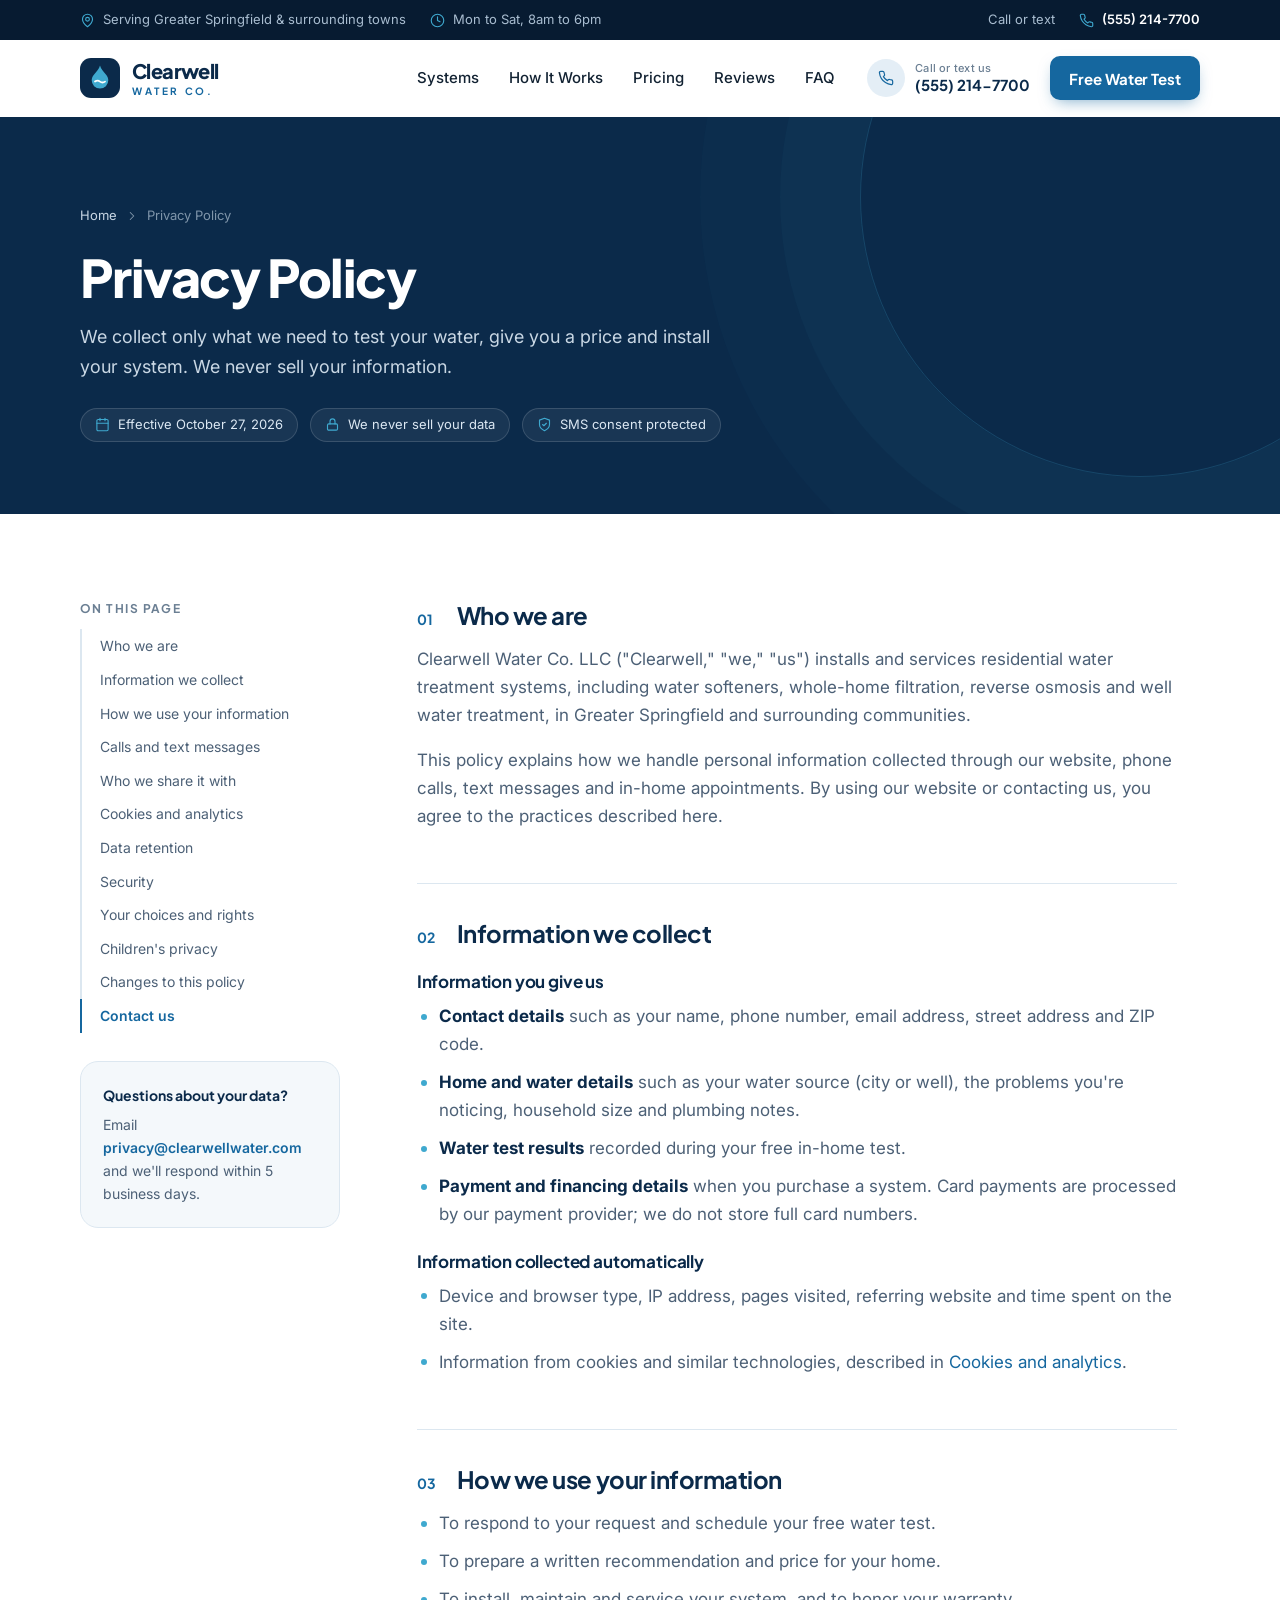
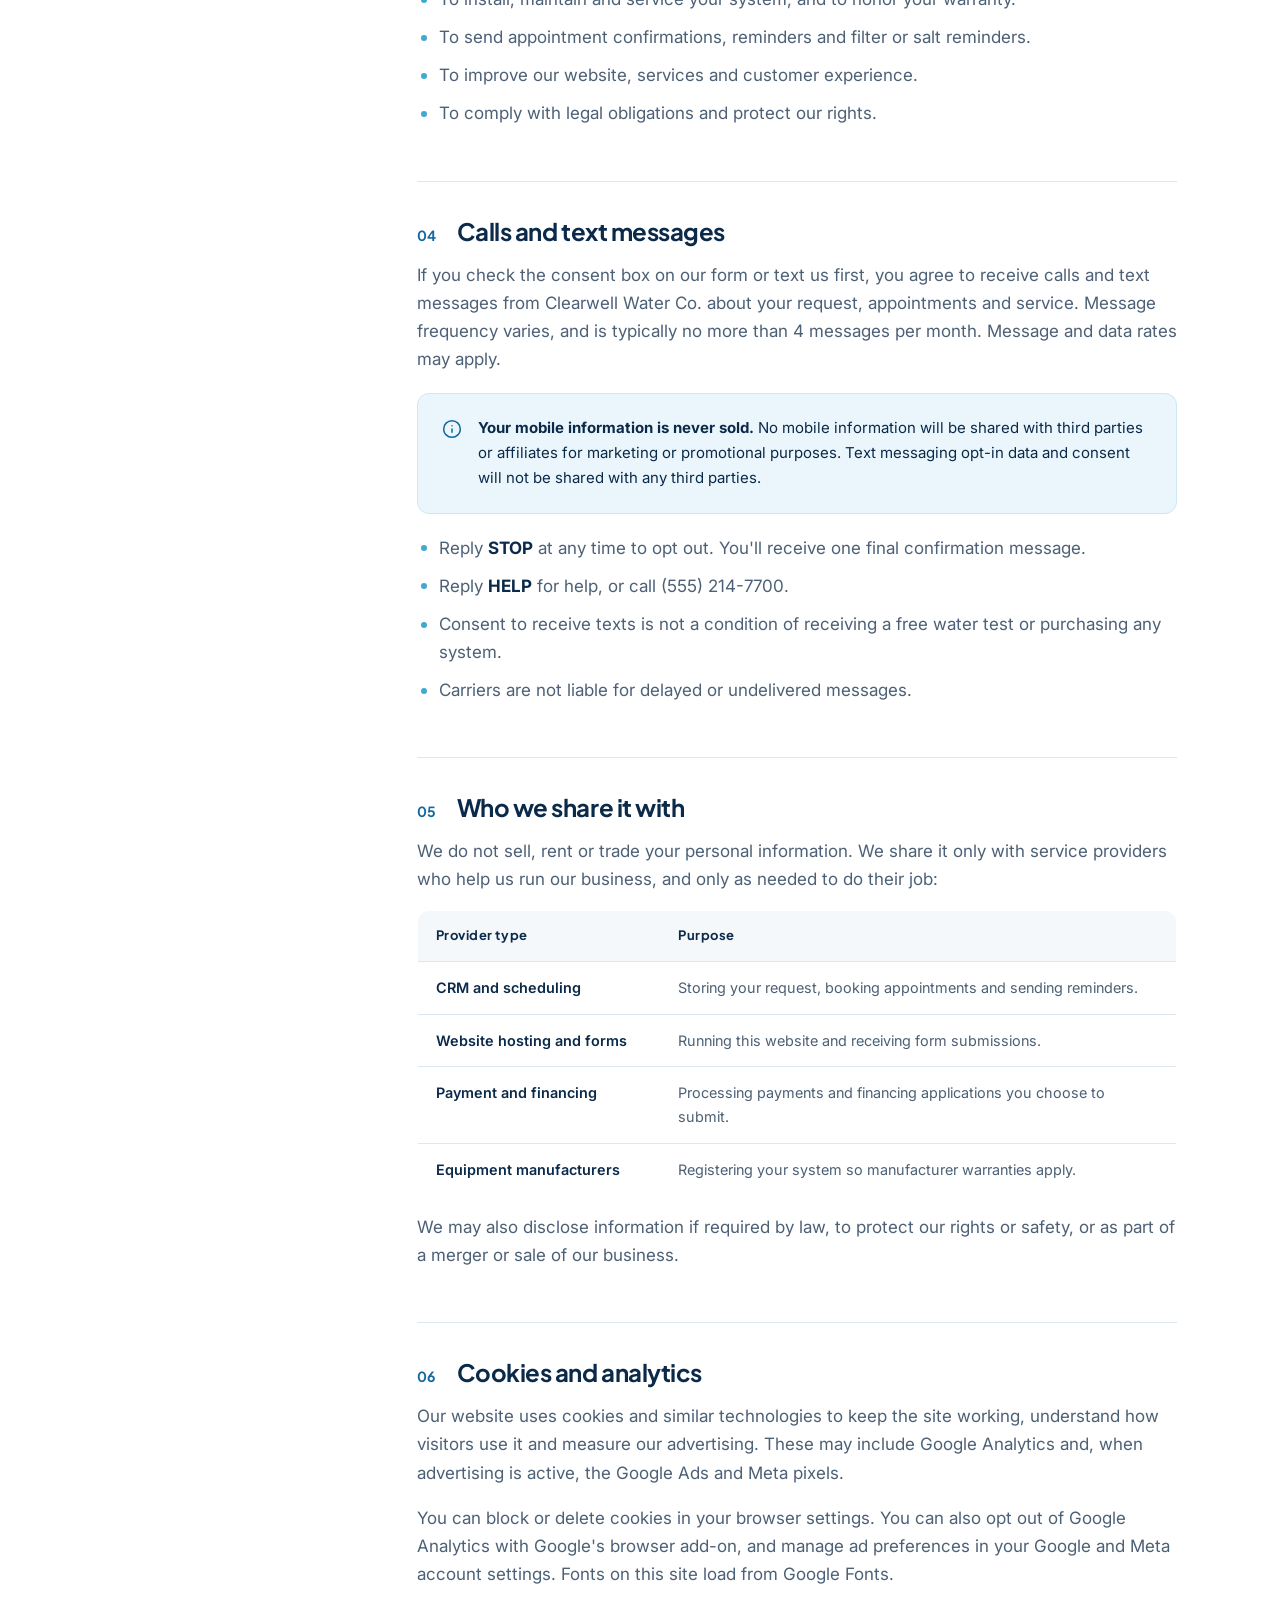
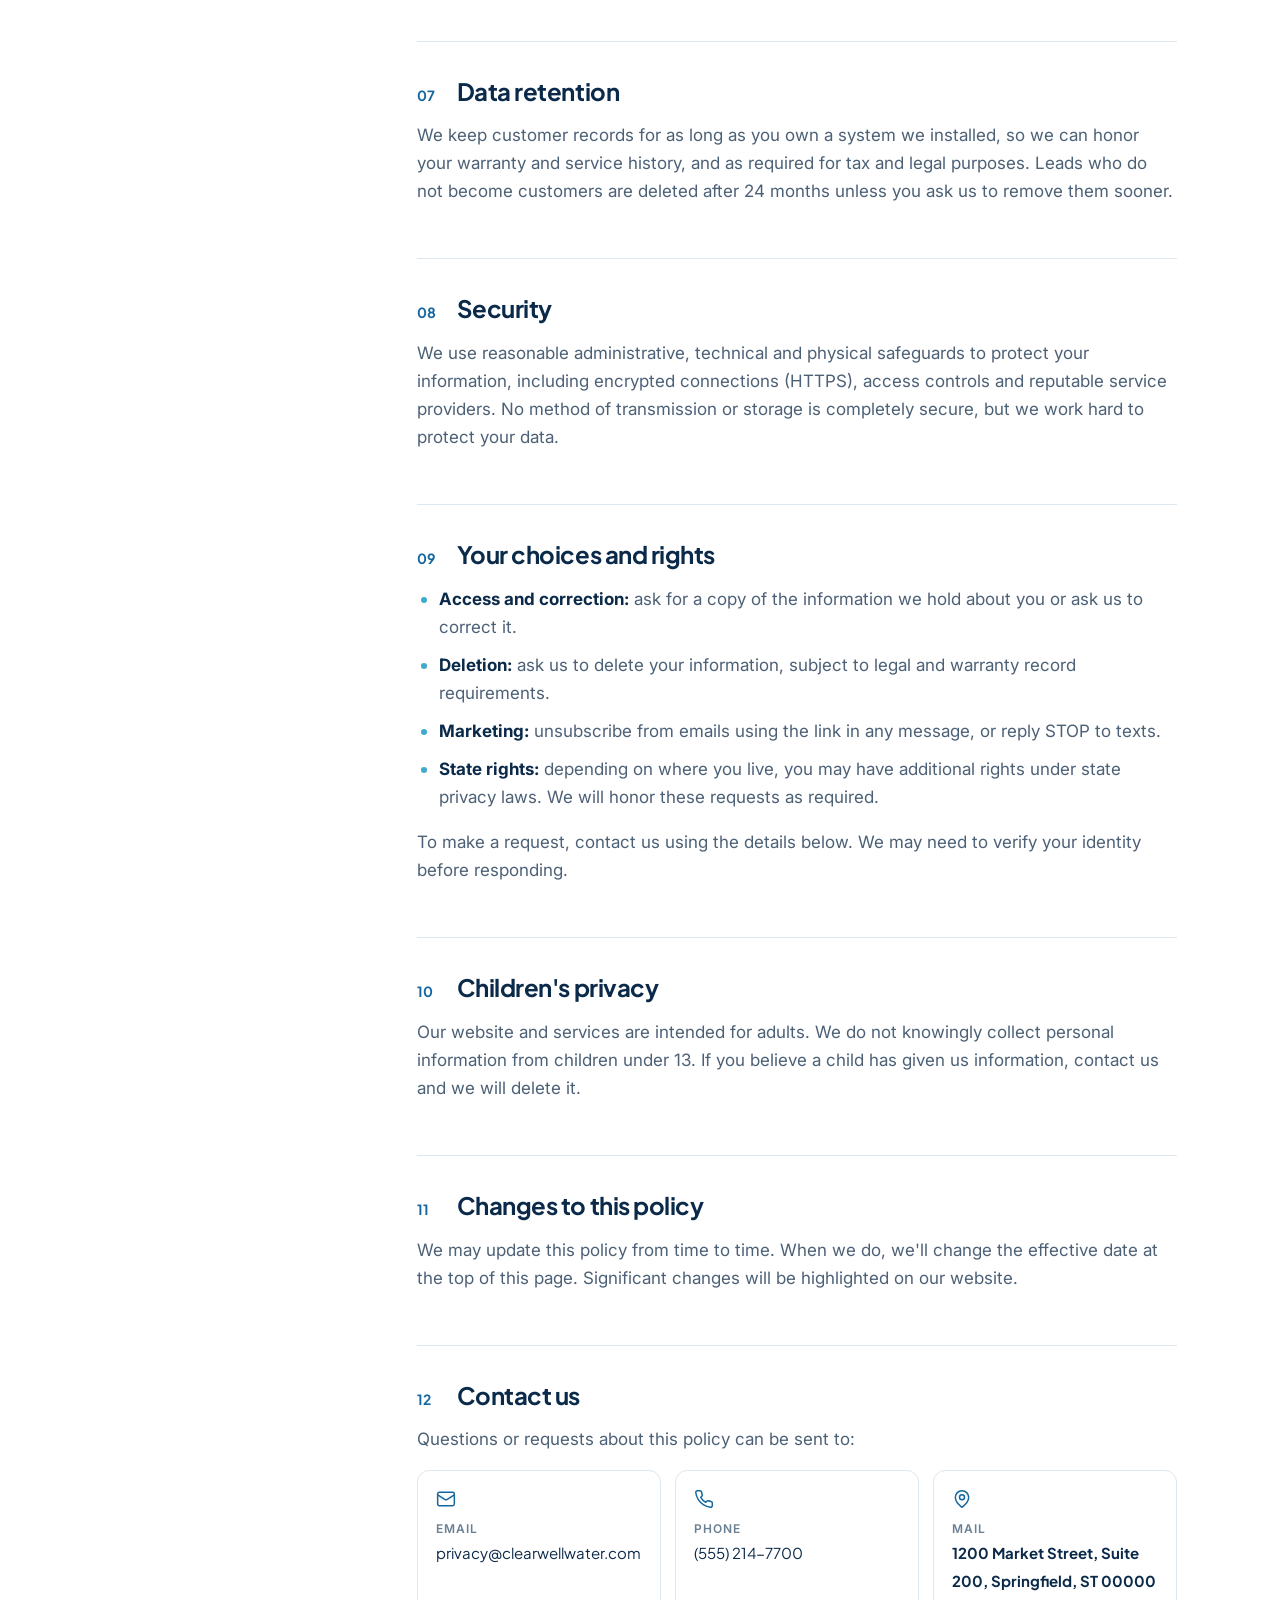
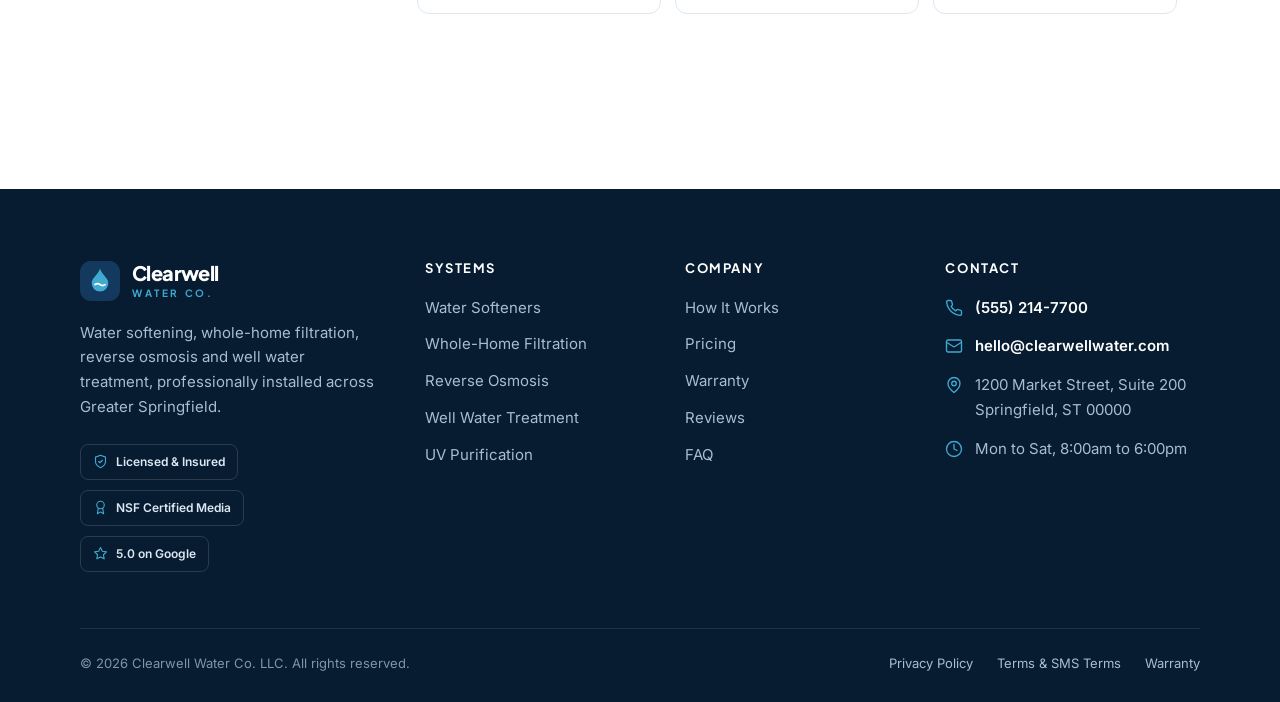
==== privacy/index.html @ 093c96d7 "Clean URLs, hashless section links and mobile optimization - Move privacy and terms pages into folde" ====
<!doctype html>
<html lang="en">
<head>
  <meta charset="utf-8">
  <meta name="viewport" content="width=device-width, initial-scale=1">
  <title>Privacy Policy | Clearwell Water Co.</title>
  <meta name="description" content="How Clearwell Water Co. collects, uses and protects your personal information, including our text message (SMS) practices.">
  <meta name="theme-color" content="#0B2A4A">
  <link rel="icon" href="../assets/img/favicon.svg" type="image/svg+xml">
  <link rel="preconnect" href="https://fonts.googleapis.com">
  <link rel="preconnect" href="https://fonts.gstatic.com" crossorigin>
  <link href="https://fonts.googleapis.com/css2?family=Inter:wght@400;500;600&family=Plus+Jakarta+Sans:wght@600;700;800&display=swap" rel="stylesheet">
  <link rel="stylesheet" href="../assets/css/styles.css">
</head>
<body>

<svg width="0" height="0" style="position:absolute" aria-hidden="true">
  <symbol id="i-phone" viewBox="0 0 24 24"><path d="M22 16.92v3a2 2 0 0 1-2.18 2 19.79 19.79 0 0 1-8.63-3.07 19.5 19.5 0 0 1-6-6 19.79 19.79 0 0 1-3.07-8.67A2 2 0 0 1 4.11 2h3a2 2 0 0 1 2 1.72c.13.96.36 1.9.7 2.81a2 2 0 0 1-.45 2.11L8.09 9.91a16 16 0 0 0 6 6l1.27-1.27a2 2 0 0 1 2.11-.45c.91.34 1.85.57 2.81.7A2 2 0 0 1 22 16.92z"/></symbol>
  <symbol id="i-menu" viewBox="0 0 24 24"><path d="M4 7h16M4 12h16M4 17h16"/></symbol>
  <symbol id="i-chevron" viewBox="0 0 24 24"><path d="m9 18 6-6-6-6"/></symbol>
  <symbol id="i-shield" viewBox="0 0 24 24"><path d="M12 22s8-4 8-10V5l-8-3-8 3v7c0 6 8 10 8 10z"/><path d="m9 12 2 2 4-4"/></symbol>
  <symbol id="i-lock" viewBox="0 0 24 24"><rect x="4" y="11" width="16" height="10" rx="2"/><path d="M8 11V7a4 4 0 0 1 8 0v4"/></symbol>
  <symbol id="i-calendar" viewBox="0 0 24 24"><rect x="3" y="4" width="18" height="18" rx="2"/><path d="M16 2v4M8 2v4M3 10h18"/></symbol>
  <symbol id="i-info" viewBox="0 0 24 24"><circle cx="12" cy="12" r="10"/><path d="M12 16v-4M12 8h.01"/></symbol>
  <symbol id="i-pin" viewBox="0 0 24 24"><path d="M20 10c0 6-8 12-8 12s-8-6-8-12a8 8 0 0 1 16 0z"/><circle cx="12" cy="10" r="3"/></symbol>
  <symbol id="i-clock" viewBox="0 0 24 24"><circle cx="12" cy="12" r="10"/><path d="M12 6v6l4 2"/></symbol>
  <symbol id="i-mail" viewBox="0 0 24 24"><rect x="2" y="4" width="20" height="16" rx="2"/><path d="m22 7-8.97 5.7a1.94 1.94 0 0 1-2.06 0L2 7"/></symbol>
  <symbol id="i-award" viewBox="0 0 24 24"><circle cx="12" cy="8" r="6"/><path d="M15.48 12.89 17 22l-5-3-5 3 1.52-9.11"/></symbol>
  <symbol id="i-star" viewBox="0 0 24 24"><path d="M12 2.5l2.94 5.96 6.56.95-4.75 4.63 1.12 6.54L12 17.5l-5.87 3.08 1.12-6.54L2.5 9.41l6.56-.95L12 2.5z"/></symbol>
</svg>

<a class="skip-link" href="./" data-section="main">Skip to content</a>

<div class="topbar">
  <div class="wrap">
    <div class="topbar-items">
      <span class="topbar-item"><svg class="icon"><use href="#i-pin"/></svg>Serving Greater Springfield &amp; surrounding towns</span>
      <span class="topbar-item hide-sm"><svg class="icon"><use href="#i-clock"/></svg>Mon to Sat, 8am to 6pm</span>
    </div>
    <div class="topbar-items">
      <span class="topbar-item hide-sm">Call or text</span>
      <a class="topbar-item" href="tel:+15552147700"><svg class="icon"><use href="#i-phone"/></svg>(555) 214-7700</a>
    </div>
  </div>
</div>

<header class="header">
  <div class="wrap">
    <a class="logo" href="../" aria-label="Clearwell Water Co. home">
      <svg class="logo-mark" viewBox="0 0 40 40" aria-hidden="true"><rect width="40" height="40" rx="11" fill="#0B2A4A"/><path d="M20 7.5c-1 3.3-3.2 6.1-5.5 8.4-1.8 1.9-2.8 4-2.8 6.4a8.3 8.3 0 0 0 16.6 0c0-2.4-1-4.5-2.8-6.4-2.3-2.3-4.5-5.1-5.5-8.4z" fill="#3FA9CF"/><path d="M15 23.6c1.7-1.2 3.4-1.2 5 0s3.4 1.2 5 0" fill="none" stroke="#fff" stroke-width="1.8" stroke-linecap="round"/></svg>
      <span class="logo-text"><span class="logo-name">Clearwell</span><span class="logo-sub">WATER CO.</span></span>
    </a>
    <nav class="nav" aria-label="Primary">
      <a href="../" data-section="systems">Systems</a>
      <a href="../" data-section="process">How It Works</a>
      <a href="../" data-section="pricing">Pricing</a>
      <a href="../" data-section="reviews">Reviews</a>
      <a href="../" data-section="faq">FAQ</a>
      <a class="btn btn-primary btn-sm" href="../" data-section="quote" hidden>Book a Free Water Test</a>
    </nav>
    <div class="header-actions">
      <a class="header-phone" href="tel:+15552147700">
        <span class="header-phone-icon"><svg class="icon icon-sm"><use href="#i-phone"/></svg></span>
        <span class="header-phone-text"><small>Call or text us</small><strong>(555) 214-7700</strong></span>
      </a>
      <a class="btn btn-primary btn-sm" href="../" data-section="quote">Free Water Test</a>
    </div>
    <button class="menu-toggle" type="button" aria-label="Open menu" aria-expanded="false"><svg class="icon"><use href="#i-menu"/></svg></button>
  </div>
</header>

<main id="main" tabindex="-1">
  <section class="page-hero">
    <div class="wrap">
      <nav class="breadcrumb" aria-label="Breadcrumb"><a href="../">Home</a><svg class="icon"><use href="#i-chevron"/></svg><span>Privacy Policy</span></nav>
      <h1>Privacy Policy</h1>
      <p>We collect only what we need to test your water, give you a price and install your system. We never sell your information.</p>
      <div class="page-meta">
        <span><svg class="icon"><use href="#i-calendar"/></svg>Effective October 27, 2026</span>
        <span><svg class="icon"><use href="#i-lock"/></svg>We never sell your data</span>
        <span><svg class="icon"><use href="#i-shield"/></svg>SMS consent protected</span>
      </div>
    </div>
  </section>

  <div class="wrap legal">
    <aside class="toc" aria-label="On this page">
      <h4>On this page</h4>
      <ol>
        <li><a href="./" data-section="who-we-are">Who we are</a></li>
        <li><a href="./" data-section="information-we-collect">Information we collect</a></li>
        <li><a href="./" data-section="how-we-use">How we use your information</a></li>
        <li><a href="./" data-section="text-messages">Calls and text messages</a></li>
        <li><a href="./" data-section="sharing">Who we share it with</a></li>
        <li><a href="./" data-section="cookies">Cookies and analytics</a></li>
        <li><a href="./" data-section="retention">Data retention</a></li>
        <li><a href="./" data-section="security">Security</a></li>
        <li><a href="./" data-section="your-choices">Your choices and rights</a></li>
        <li><a href="./" data-section="children">Children's privacy</a></li>
        <li><a href="./" data-section="changes">Changes to this policy</a></li>
        <li><a href="./" data-section="contact">Contact us</a></li>
      </ol>
      <div class="toc-card">
        <strong>Questions about your data?</strong>
        Email <a href="mailto:privacy@clearwellwater.com">privacy@clearwellwater.com</a> and we'll respond within 5 business days.
      </div>
    </aside>

    <article class="prose">
      <section id="who-we-are">
        <h2><span class="num">01</span>Who we are</h2>
        <p>Clearwell Water Co. LLC ("Clearwell," "we," "us") installs and services residential water treatment systems, including water softeners, whole-home filtration, reverse osmosis and well water treatment, in Greater Springfield and surrounding communities.</p>
        <p>This policy explains how we handle personal information collected through our website, phone calls, text messages and in-home appointments. By using our website or contacting us, you agree to the practices described here.</p>
      </section>

      <section id="information-we-collect">
        <h2><span class="num">02</span>Information we collect</h2>
        <h3>Information you give us</h3>
        <ul>
          <li><strong>Contact details</strong> such as your name, phone number, email address, street address and ZIP code.</li>
          <li><strong>Home and water details</strong> such as your water source (city or well), the problems you're noticing, household size and plumbing notes.</li>
          <li><strong>Water test results</strong> recorded during your free in-home test.</li>
          <li><strong>Payment and financing details</strong> when you purchase a system. Card payments are processed by our payment provider; we do not store full card numbers.</li>
        </ul>
        <h3>Information collected automatically</h3>
        <ul>
          <li>Device and browser type, IP address, pages visited, referring website and time spent on the site.</li>
          <li>Information from cookies and similar technologies, described in <a href="./" data-section="cookies">Cookies and analytics</a>.</li>
        </ul>
      </section>

      <section id="how-we-use">
        <h2><span class="num">03</span>How we use your information</h2>
        <ul>
          <li>To respond to your request and schedule your free water test.</li>
          <li>To prepare a written recommendation and price for your home.</li>
          <li>To install, maintain and service your system, and to honor your warranty.</li>
          <li>To send appointment confirmations, reminders and filter or salt reminders.</li>
          <li>To improve our website, services and customer experience.</li>
          <li>To comply with legal obligations and protect our rights.</li>
        </ul>
      </section>

      <section id="text-messages">
        <h2><span class="num">04</span>Calls and text messages</h2>
        <p>If you check the consent box on our form or text us first, you agree to receive calls and text messages from Clearwell Water Co. about your request, appointments and service. Message frequency varies, and is typically no more than 4 messages per month. Message and data rates may apply.</p>
        <div class="callout">
          <svg class="icon"><use href="#i-info"/></svg>
          <p><strong>Your mobile information is never sold.</strong> No mobile information will be shared with third parties or affiliates for marketing or promotional purposes. Text messaging opt-in data and consent will not be shared with any third parties.</p>
        </div>
        <ul>
          <li>Reply <strong>STOP</strong> at any time to opt out. You'll receive one final confirmation message.</li>
          <li>Reply <strong>HELP</strong> for help, or call (555) 214-7700.</li>
          <li>Consent to receive texts is not a condition of receiving a free water test or purchasing any system.</li>
          <li>Carriers are not liable for delayed or undelivered messages.</li>
        </ul>
      </section>

      <section id="sharing">
        <h2><span class="num">05</span>Who we share it with</h2>
        <p>We do not sell, rent or trade your personal information. We share it only with service providers who help us run our business, and only as needed to do their job:</p>
        <table class="data-table">
          <thead><tr><th>Provider type</th><th>Purpose</th></tr></thead>
          <tbody>
            <tr><td>CRM and scheduling</td><td>Storing your request, booking appointments and sending reminders.</td></tr>
            <tr><td>Website hosting and forms</td><td>Running this website and receiving form submissions.</td></tr>
            <tr><td>Payment and financing</td><td>Processing payments and financing applications you choose to submit.</td></tr>
            <tr><td>Equipment manufacturers</td><td>Registering your system so manufacturer warranties apply.</td></tr>
          </tbody>
        </table>
        <p>We may also disclose information if required by law, to protect our rights or safety, or as part of a merger or sale of our business.</p>
      </section>

      <section id="cookies">
        <h2><span class="num">06</span>Cookies and analytics</h2>
        <p>Our website uses cookies and similar technologies to keep the site working, understand how visitors use it and measure our advertising. These may include Google Analytics and, when advertising is active, the Google Ads and Meta pixels.</p>
        <p>You can block or delete cookies in your browser settings. You can also opt out of Google Analytics with Google's browser add-on, and manage ad preferences in your Google and Meta account settings. Fonts on this site load from Google Fonts.</p>
      </section>

      <section id="retention">
        <h2><span class="num">07</span>Data retention</h2>
        <p>We keep customer records for as long as you own a system we installed, so we can honor your warranty and service history, and as required for tax and legal purposes. Leads who do not become customers are deleted after 24 months unless you ask us to remove them sooner.</p>
      </section>

      <section id="security">
        <h2><span class="num">08</span>Security</h2>
        <p>We use reasonable administrative, technical and physical safeguards to protect your information, including encrypted connections (HTTPS), access controls and reputable service providers. No method of transmission or storage is completely secure, but we work hard to protect your data.</p>
      </section>

      <section id="your-choices">
        <h2><span class="num">09</span>Your choices and rights</h2>
        <ul>
          <li><strong>Access and correction:</strong> ask for a copy of the information we hold about you or ask us to correct it.</li>
          <li><strong>Deletion:</strong> ask us to delete your information, subject to legal and warranty record requirements.</li>
          <li><strong>Marketing:</strong> unsubscribe from emails using the link in any message, or reply STOP to texts.</li>
          <li><strong>State rights:</strong> depending on where you live, you may have additional rights under state privacy laws. We will honor these requests as required.</li>
        </ul>
        <p>To make a request, contact us using the details below. We may need to verify your identity before responding.</p>
      </section>

      <section id="children">
        <h2><span class="num">10</span>Children's privacy</h2>
        <p>Our website and services are intended for adults. We do not knowingly collect personal information from children under 13. If you believe a child has given us information, contact us and we will delete it.</p>
      </section>

      <section id="changes">
        <h2><span class="num">11</span>Changes to this policy</h2>
        <p>We may update this policy from time to time. When we do, we'll change the effective date at the top of this page. Significant changes will be highlighted on our website.</p>
      </section>

      <section id="contact">
        <h2><span class="num">12</span>Contact us</h2>
        <p>Questions or requests about this policy can be sent to:</p>
        <div class="contact-card">
          <div><svg class="icon"><use href="#i-mail"/></svg><small>Email</small><a href="mailto:privacy@clearwellwater.com">privacy@clearwellwater.com</a></div>
          <div><svg class="icon"><use href="#i-phone"/></svg><small>Phone</small><a href="tel:+15552147700">(555) 214-7700</a></div>
          <div><svg class="icon"><use href="#i-pin"/></svg><small>Mail</small><strong>1200 Market Street, Suite 200, Springfield, ST 00000</strong></div>
        </div>
      </section>
    </article>
  </div>
</main>

<footer class="footer">
  <div class="wrap">
    <div class="footer-top">
      <div class="footer-about">
        <a class="logo" href="../" aria-label="Clearwell Water Co. home">
          <svg class="logo-mark" viewBox="0 0 40 40" aria-hidden="true"><rect width="40" height="40" rx="11" fill="#133A5E"/><path d="M20 7.5c-1 3.3-3.2 6.1-5.5 8.4-1.8 1.9-2.8 4-2.8 6.4a8.3 8.3 0 0 0 16.6 0c0-2.4-1-4.5-2.8-6.4-2.3-2.3-4.5-5.1-5.5-8.4z" fill="#3FA9CF"/><path d="M15 23.6c1.7-1.2 3.4-1.2 5 0s3.4 1.2 5 0" fill="none" stroke="#fff" stroke-width="1.8" stroke-linecap="round"/></svg>
          <span class="logo-text"><span class="logo-name">Clearwell</span><span class="logo-sub">WATER CO.</span></span>
        </a>
        <p>Water softening, whole-home filtration, reverse osmosis and well water treatment, professionally installed across Greater Springfield.</p>
        <div class="footer-badges">
          <span class="mini-badge"><svg class="icon"><use href="#i-shield"/></svg>Licensed &amp; Insured</span>
          <span class="mini-badge"><svg class="icon"><use href="#i-award"/></svg>NSF Certified Media</span>
          <span class="mini-badge"><svg class="icon"><use href="#i-star"/></svg>5.0 on Google</span>
        </div>
      </div>
      <div>
        <h4>Systems</h4>
        <ul class="footer-links">
          <li><a href="../" data-section="systems">Water Softeners</a></li>
          <li><a href="../" data-section="systems">Whole-Home Filtration</a></li>
          <li><a href="../" data-section="systems">Reverse Osmosis</a></li>
          <li><a href="../" data-section="systems">Well Water Treatment</a></li>
          <li><a href="../" data-section="systems">UV Purification</a></li>
        </ul>
      </div>
      <div>
        <h4>Company</h4>
        <ul class="footer-links">
          <li><a href="../" data-section="process">How It Works</a></li>
          <li><a href="../" data-section="pricing">Pricing</a></li>
          <li><a href="../" data-section="warranty">Warranty</a></li>
          <li><a href="../" data-section="reviews">Reviews</a></li>
          <li><a href="../" data-section="faq">FAQ</a></li>
        </ul>
      </div>
      <div>
        <h4>Contact</h4>
        <ul class="footer-contact">
          <li><svg class="icon"><use href="#i-phone"/></svg><a href="tel:+15552147700">(555) 214-7700</a></li>
          <li><svg class="icon"><use href="#i-mail"/></svg><a href="mailto:hello@clearwellwater.com">hello@clearwellwater.com</a></li>
          <li><svg class="icon"><use href="#i-pin"/></svg><span>1200 Market Street, Suite 200<br>Springfield, ST 00000</span></li>
          <li><svg class="icon"><use href="#i-clock"/></svg><span>Mon to Sat, 8:00am to 6:00pm</span></li>
        </ul>
      </div>
    </div>
    <div class="footer-bottom">
      <span>© <span data-year>2026</span> Clearwell Water Co. LLC. All rights reserved.</span>
      <nav aria-label="Legal">
        <a href="../privacy/">Privacy Policy</a>
        <a href="../terms/">Terms &amp; SMS Terms</a>
        <a href="../" data-section="warranty">Warranty</a>
      </nav>
    </div>
  </div>
</footer>

<script src="../assets/js/main.js"></script>
</body>
</html>
---- assets/css/styles.css ----
/* ==========================================================================
   Clearwell Water Co. | Design system
   ========================================================================== */

:root {
  /* Color */
  --navy-deep: #071B31;
  --navy: #0B2A4A;
  --navy-2: #133A5E;
  --blue: #15679F;
  --blue-hover: #0F5786;
  --blue-bright: #2E8BCB;
  --aqua: #3FA9CF;
  --aqua-wash: #EAF6FB;
  --mist: #E4EEF6;
  --fog: #F4F8FB;
  --line: #DCE7F0;
  --line-2: #C9D9E6;
  --ink: #122232;
  --slate: #4C6076;
  --muted: #6B7F93;
  --white: #FFFFFF;
  --gold: #C9963F;
  --gold-wash: #FBF4E7;
  --success: #2F8A5B;

  /* Type */
  --font-display: "Plus Jakarta Sans", "Segoe UI", system-ui, -apple-system, sans-serif;
  --font-body: "Inter", system-ui, -apple-system, "Segoe UI", sans-serif;
  --fs-h1: clamp(2.25rem, 1.3rem + 3.4vw, 3.6rem);
  --fs-h2: clamp(1.75rem, 1.25rem + 1.8vw, 2.5rem);
  --fs-h3: 1.25rem;
  --fs-body: 1.0625rem;
  --fs-sm: 0.9375rem;
  --fs-xs: 0.8125rem;

  /* Layout */
  --wrap: 1200px;
  --gutter: clamp(16px, 4vw, 40px);
  --section-y: clamp(72px, 8vw, 112px);
  --header-h: 76px;
  --radius-sm: 8px;
  --radius: 12px;
  --radius-lg: 18px;
  --shadow-sm: 0 1px 2px rgba(11, 42, 74, .05), 0 2px 8px rgba(11, 42, 74, .05);
  --shadow: 0 1px 2px rgba(11, 42, 74, .04), 0 10px 28px -6px rgba(11, 42, 74, .12);
  --shadow-lg: 0 2px 6px rgba(11, 42, 74, .06), 0 28px 60px -16px rgba(7, 27, 49, .35);
  --ease: cubic-bezier(.2, .7, .2, 1);
}

/* Reset ------------------------------------------------------------------ */
*, *::before, *::after { box-sizing: border-box; }
html { -webkit-text-size-adjust: 100%; scroll-behavior: smooth; scroll-padding-top: calc(var(--header-h) + 16px); }
body {
  margin: 0;
  font-family: var(--font-body);
  font-size: var(--fs-body);
  line-height: 1.65;
  color: var(--ink);
  background: var(--white);
  -webkit-font-smoothing: antialiased;
  -moz-osx-font-smoothing: grayscale;
  text-rendering: optimizeLegibility;
}
img, svg, video { display: block; max-width: 100%; }
a { color: var(--blue); text-decoration: none; }
a:hover { color: var(--blue-hover); }
a[href^="tel:"] { white-space: nowrap; }
h1, h2, h3, h4 {
  font-family: var(--font-display);
  color: var(--navy);
  line-height: 1.15;
  letter-spacing: -0.02em;
  margin: 0 0 .5em;
  font-weight: 700;
}
h1 { font-size: var(--fs-h1); font-weight: 800; letter-spacing: -0.03em; }
h2 { font-size: var(--fs-h2); }
h3 { font-size: var(--fs-h3); letter-spacing: -0.01em; }
p { margin: 0 0 1em; }
ul { margin: 0; padding: 0; list-style: none; }
button, input, select, textarea { font: inherit; color: inherit; }
:focus-visible { outline: 3px solid var(--aqua); outline-offset: 2px; border-radius: 4px; }
.sr-only { position: absolute; width: 1px; height: 1px; padding: 0; margin: -1px; overflow: hidden; clip: rect(0 0 0 0); white-space: nowrap; border: 0; }
.skip-link { position: absolute; left: 16px; top: -60px; z-index: 200; background: var(--navy); color: #fff; padding: 10px 16px; border-radius: var(--radius-sm); }
.skip-link:focus { top: 12px; color: #fff; }

.icon { width: 20px; height: 20px; flex: none; fill: none; stroke: currentColor; stroke-width: 1.8; stroke-linecap: round; stroke-linejoin: round; }
.icon-sm { width: 16px; height: 16px; }
.icon-lg { width: 26px; height: 26px; }
.icon-fill { fill: currentColor; stroke: none; }

/* Layout ----------------------------------------------------------------- */
.wrap { width: 100%; max-width: var(--wrap); margin: 0 auto; padding: 0 var(--gutter); }
.section { padding: var(--section-y) 0; }
.section-fog { background: var(--fog); }
.section-mist { background: var(--mist); }
.section-navy { background: var(--navy); color: #C9D7E4; }
.section-navy h2, .section-navy h3 { color: #fff; }

.section-head { max-width: 720px; margin-bottom: clamp(36px, 4vw, 56px); }
.section-head.center { margin-left: auto; margin-right: auto; text-align: center; }
.section-head p { color: var(--slate); font-size: 1.125rem; margin: 0; }
.section-navy .section-head p { color: #A9BDD0; }

.eyebrow {
  display: inline-flex;
  align-items: center;
  gap: 10px;
  font-family: var(--font-display);
  font-size: var(--fs-xs);
  font-weight: 700;
  letter-spacing: .12em;
  text-transform: uppercase;
  color: var(--blue);
  margin-bottom: 14px;
}
.eyebrow::before { content: ""; width: 22px; height: 2px; background: currentColor; border-radius: 2px; }
.center .eyebrow::after { content: ""; width: 22px; height: 2px; background: currentColor; border-radius: 2px; }
.section-navy .eyebrow { color: var(--aqua); }

/* Buttons ---------------------------------------------------------------- */
.btn {
  display: inline-flex;
  align-items: center;
  justify-content: center;
  gap: 10px;
  min-height: 52px;
  padding: 0 26px;
  border-radius: 10px;
  border: 1.5px solid transparent;
  font-family: var(--font-display);
  font-size: 1rem;
  font-weight: 700;
  letter-spacing: -0.005em;
  line-height: 1;
  cursor: pointer;
  white-space: nowrap;
  transition: background-color .2s var(--ease), border-color .2s var(--ease), color .2s var(--ease), transform .2s var(--ease), box-shadow .2s var(--ease);
}
.btn:active { transform: translateY(1px); }
.btn-primary { background: var(--blue); color: #fff; box-shadow: 0 6px 16px -6px rgba(21, 103, 159, .6); }
.btn-primary:hover { background: var(--blue-hover); color: #fff; }
.btn-outline { border-color: var(--line-2); color: var(--navy); background: #fff; }
.btn-outline:hover { border-color: var(--blue); color: var(--blue); }
.btn-ghost-light { border-color: rgba(255, 255, 255, .35); color: #fff; background: rgba(255, 255, 255, .04); }
.btn-ghost-light:hover { border-color: #fff; background: rgba(255, 255, 255, .1); color: #fff; }
.btn-white { background: #fff; color: var(--navy); }
.btn-white:hover { background: var(--mist); color: var(--navy); }
.btn-block { width: 100%; }
.btn-sm { min-height: 44px; padding: 0 18px; font-size: .9375rem; }

.text-link { display: inline-flex; align-items: center; gap: 6px; font-weight: 600; font-family: var(--font-display); font-size: .9375rem; }
.text-link .icon { transition: transform .2s var(--ease); }
.text-link:hover .icon { transform: translateX(3px); }

/* Top bar ---------------------------------------------------------------- */
.topbar { background: var(--navy-deep); color: #A9BDD0; font-size: var(--fs-xs); }
.topbar .wrap { display: flex; align-items: center; justify-content: space-between; gap: 16px; min-height: 40px; }
.topbar-items { display: flex; align-items: center; gap: 24px; }
.topbar-item { display: inline-flex; align-items: center; gap: 8px; }
.topbar a { color: #fff; font-weight: 600; }
.topbar a:hover { color: var(--aqua); }
.topbar .icon { width: 15px; height: 15px; color: var(--aqua); }

/* Header ----------------------------------------------------------------- */
.header {
  position: sticky;
  top: 0;
  z-index: 100;
  background: rgba(255, 255, 255, .97);
  border-bottom: 1px solid transparent;
  transition: border-color .2s var(--ease), box-shadow .2s var(--ease);
}
.header.is-scrolled { border-color: var(--line); box-shadow: 0 6px 20px -12px rgba(11, 42, 74, .25); }
.header .wrap { display: flex; align-items: center; gap: 32px; height: var(--header-h); }

.logo { display: inline-flex; align-items: center; gap: 12px; color: var(--navy); flex: none; }
.logo:hover { color: var(--navy); }
.logo-mark { width: 40px; height: 40px; }
.logo-text { display: flex; flex-direction: column; line-height: 1; }
.logo-name { font-family: var(--font-display); font-weight: 800; font-size: 1.25rem; letter-spacing: -0.03em; }
.logo-sub { font-family: var(--font-display); font-weight: 700; font-size: .625rem; letter-spacing: .26em; color: var(--blue); margin-top: 5px; }

.nav { display: flex; align-items: center; gap: 30px; margin-left: auto; }
.nav a { color: var(--ink); font-weight: 500; font-size: .9375rem; position: relative; padding: 6px 0; white-space: nowrap; }
.nav .btn { display: none; }
.nav a::after { content: ""; position: absolute; left: 0; right: 0; bottom: 0; height: 2px; background: var(--blue); transform: scaleX(0); transform-origin: left; transition: transform .25s var(--ease); }
.nav a:hover { color: var(--navy); }
.nav a:hover::after { transform: scaleX(1); }
.header-actions { display: flex; align-items: center; gap: 20px; }
.header-phone { display: inline-flex; align-items: center; gap: 10px; color: var(--navy); }
.header-phone:hover { color: var(--blue); }
.header-phone-icon { width: 38px; height: 38px; border-radius: 50%; background: var(--mist); display: grid; place-items: center; color: var(--blue); }
.header-phone-text { display: flex; flex-direction: column; line-height: 1.2; }
.header-phone-text small { font-size: .6875rem; color: var(--muted); font-weight: 500; letter-spacing: .02em; }
.header-phone-text strong { font-family: var(--font-display); font-size: .9375rem; white-space: nowrap; }

.menu-toggle { display: none; margin-left: auto; width: 44px; height: 44px; border-radius: 10px; border: 1px solid var(--line); background: #fff; cursor: pointer; align-items: center; justify-content: center; color: var(--navy); }

/* Hero ------------------------------------------------------------------- */
.hero { position: relative; isolation: isolate; color: #fff; background: var(--navy-deep); overflow: hidden; }
.hero-video { position: absolute; inset: 0; width: 100%; height: 100%; object-fit: cover; z-index: -2; }
.hero::before {
  content: "";
  position: absolute;
  inset: 0;
  z-index: -1;
  background:
    linear-gradient(90deg, rgba(7, 27, 49, .94) 0%, rgba(7, 27, 49, .82) 38%, rgba(7, 27, 49, .45) 70%, rgba(7, 27, 49, .55) 100%),
    linear-gradient(0deg, rgba(7, 27, 49, .6) 0%, rgba(7, 27, 49, 0) 35%);
}
.hero .wrap {
  display: grid;
  grid-template-columns: minmax(0, 1.08fr) minmax(0, 470px);
  gap: clamp(32px, 5vw, 72px);
  align-items: center;
  padding-top: clamp(56px, 7vw, 96px);
  padding-bottom: clamp(56px, 7vw, 96px);
  min-height: min(820px, calc(100vh - 40px - var(--header-h)));
}
.hero-badge {
  display: inline-flex;
  align-items: center;
  gap: 10px;
  padding: 7px 14px 7px 8px;
  border-radius: 999px;
  background: rgba(255, 255, 255, .08);
  border: 1px solid rgba(255, 255, 255, .16);
  font-size: var(--fs-xs);
  font-weight: 500;
  color: #DCE8F3;
  margin-bottom: 26px;
}
.hero-badge .stars { display: inline-flex; gap: 2px; color: var(--gold); padding: 4px 8px; border-radius: 999px; background: rgba(255, 255, 255, .1); }
.hero-badge .stars .icon { width: 12px; height: 12px; }
.hero h1 { color: #fff; margin-bottom: 22px; max-width: 15ch; }
.hero h1 span { color: var(--aqua); }
.hero-lead { font-size: clamp(1.0625rem, 1rem + .3vw, 1.25rem); color: #C9D7E4; max-width: 560px; margin-bottom: 32px; line-height: 1.6; }
.hero-actions { display: flex; flex-wrap: wrap; gap: 14px; margin-bottom: 40px; }
.hero-points { display: flex; flex-wrap: wrap; gap: 14px 28px; padding-top: 28px; border-top: 1px solid rgba(255, 255, 255, .14); max-width: 600px; }
.hero-points li { white-space: nowrap; display: flex; align-items: center; gap: 10px; font-size: var(--fs-sm); font-weight: 500; color: #E6EEF5; }
.hero-points .tick { width: 22px; height: 22px; border-radius: 50%; display: grid; place-items: center; background: rgba(63, 169, 207, .18); color: var(--aqua); flex: none; }
.hero-points .tick .icon { width: 13px; height: 13px; stroke-width: 2.6; }

/* Lead form card */
.form-card {
  background: #fff;
  color: var(--ink);
  border-radius: var(--radius-lg);
  box-shadow: var(--shadow-lg);
  overflow: hidden;
}
.form-card-head { padding: 26px 30px 22px; border-bottom: 1px solid var(--line); background: var(--fog); }
.form-card-head h2 { font-size: 1.5rem; margin-bottom: 6px; }
.form-card-head p { color: var(--slate); font-size: var(--fs-sm); margin: 0; }
.form-card-tag { display: inline-flex; align-items: center; gap: 8px; font-size: .75rem; font-weight: 600; color: var(--success); margin-bottom: 10px; }
.form-card-tag::before { content: ""; width: 8px; height: 8px; border-radius: 50%; background: var(--success); box-shadow: 0 0 0 4px rgba(47, 138, 91, .15); }
.form-card-body { padding: 24px 30px 28px; }

.form-grid { display: grid; grid-template-columns: 1fr 1fr; gap: 14px; }
.field { display: flex; flex-direction: column; gap: 6px; }
.field.full { grid-column: 1 / -1; }
.field label, .field .label { font-size: .8125rem; font-weight: 600; color: var(--navy); }
.field input, .field select, .field textarea {
  width: 100%;
  height: 48px;
  padding: 0 14px;
  border: 1px solid var(--line-2);
  border-radius: 10px;
  background: #fff;
  font-size: 1rem;
  transition: border-color .15s, box-shadow .15s;
}
.field textarea { height: 110px; padding: 12px 14px; resize: vertical; }
.field select {
  appearance: none;
  background-image: url("data:image/svg+xml,%3Csvg xmlns='http://www.w3.org/2000/svg' width='16' height='16' fill='none' stroke='%234C6076' stroke-width='2' stroke-linecap='round' stroke-linejoin='round'%3E%3Cpath d='m4 6 4 4 4-4'/%3E%3C/svg%3E");
  background-repeat: no-repeat;
  background-position: right 14px center;
  padding-right: 40px;
}
.field input::placeholder, .field textarea::placeholder { color: #94A5B6; }
.field input:focus, .field select:focus, .field textarea:focus { outline: none; border-color: var(--blue); box-shadow: 0 0 0 4px rgba(21, 103, 159, .12); }
.field.has-error input, .field.has-error select { border-color: #C2453A; }

.segmented { display: grid; grid-template-columns: repeat(3, 1fr); gap: 6px; padding: 4px; background: var(--fog); border: 1px solid var(--line); border-radius: 10px; }
.segmented input { position: absolute; opacity: 0; pointer-events: none; }
.segmented label { display: flex; align-items: center; justify-content: center; height: 40px; border-radius: 7px; font-size: .8125rem; font-weight: 600; color: var(--slate); cursor: pointer; transition: all .15s; text-align: center; }
.segmented input:checked + label { background: #fff; color: var(--navy); box-shadow: var(--shadow-sm); }
.segmented input:focus-visible + label { outline: 3px solid var(--aqua); }

.consent { display: flex; gap: 10px; align-items: flex-start; font-size: .75rem; color: var(--muted); line-height: 1.5; margin-top: 4px; }
.consent input { width: 16px; height: 16px; margin-top: 2px; accent-color: var(--blue); flex: none; }
.form-foot { display: flex; align-items: center; justify-content: center; gap: 18px; flex-wrap: wrap; margin-top: 16px; font-size: .75rem; color: var(--muted); }
.form-foot span { display: inline-flex; align-items: center; gap: 6px; }
.form-foot .icon { width: 14px; height: 14px; color: var(--success); }
.form-success { display: none; text-align: center; padding: 48px 30px; }
.form-success .icon-wrap { width: 64px; height: 64px; margin: 0 auto 18px; border-radius: 50%; background: rgba(47, 138, 91, .12); color: var(--success); display: grid; place-items: center; }
.form-success h3 { font-size: 1.375rem; }
.form-success p { color: var(--slate); margin: 0; }
.is-sent .form-card-body, .is-sent .form-card-head { display: none; }
.is-sent .form-success { display: block; }

/* Trust strip (seals) -------------------------------------------------- */
.trust { border-bottom: 1px solid var(--line); background: #fff; }
.trust .wrap { padding-top: 40px; padding-bottom: 40px; }
.trust-label { text-align: center; font-size: var(--fs-xs); font-weight: 600; letter-spacing: .12em; text-transform: uppercase; color: var(--muted); margin-bottom: 26px; }
.seals { display: grid; grid-template-columns: repeat(6, 1fr); gap: 24px; align-items: center; justify-items: center; }
.seal { width: 112px; height: 112px; color: var(--navy); transition: transform .3s var(--ease); }
.seal:hover { transform: translateY(-3px); }
.seal text { font-family: var(--font-display); }
.seal .ring-text { font-size: 7.6px; font-weight: 700; letter-spacing: 1.6px; fill: var(--navy); }
.seal .big { font-weight: 800; fill: var(--navy); }
.seal .small { font-size: 7px; font-weight: 700; letter-spacing: 1.2px; fill: var(--blue); }
.seal .gold { fill: var(--gold); }
.seal .ring-outer { fill: none; stroke: var(--navy); stroke-width: 2.2; }
.seal .ring-inner { fill: none; stroke: var(--line-2); stroke-width: 1; }
.seal .core { fill: var(--fog); }

/* Problem cards ---------------------------------------------------------- */
.grid-3 { display: grid; grid-template-columns: repeat(3, 1fr); gap: 22px; }
.grid-4 { display: grid; grid-template-columns: repeat(4, 1fr); gap: 22px; }
.card {
  background: #fff;
  border: 1px solid var(--line);
  border-radius: var(--radius-lg);
  padding: 30px;
  transition: border-color .25s var(--ease), box-shadow .25s var(--ease), transform .25s var(--ease);
}
.card:hover { border-color: var(--line-2); box-shadow: var(--shadow); transform: translateY(-2px); }
.card h3 { margin-bottom: 8px; }
.card p { color: var(--slate); font-size: var(--fs-sm); margin: 0; }
.icon-tile { width: 52px; height: 52px; border-radius: 14px; background: var(--aqua-wash); color: var(--blue); display: grid; place-items: center; margin-bottom: 22px; }
.icon-tile .icon { width: 24px; height: 24px; }
.problem-fix { display: flex; align-items: center; gap: 8px; margin-top: 18px; padding-top: 16px; border-top: 1px dashed var(--line-2); font-size: .8125rem; font-weight: 600; color: var(--navy); }
.problem-fix span { color: var(--muted); font-weight: 500; }

/* City vs well ----------------------------------------------------------- */
.split-2 { display: grid; grid-template-columns: 1fr 1fr; gap: 24px; }
.source-card { border-radius: var(--radius-lg); padding: clamp(30px, 4vw, 44px); background: #fff; border: 1px solid var(--line); position: relative; overflow: hidden; }
.source-card.dark { background: var(--navy); border-color: var(--navy); color: #C9D7E4; }
.source-card.dark h3, .source-card.dark .source-kicker { color: #fff; }
.source-top { display: flex; align-items: center; gap: 14px; margin-bottom: 22px; }
.source-top .icon-tile { margin: 0; }
.source-card.dark .icon-tile { background: rgba(63, 169, 207, .16); color: var(--aqua); }
.source-kicker { font-family: var(--font-display); font-weight: 700; font-size: .8125rem; letter-spacing: .1em; text-transform: uppercase; color: var(--navy); }
.source-card h3 { font-size: 1.5rem; }
.source-card > p { color: var(--slate); }
.source-card.dark > p { color: #A9BDD0; }
.tags { display: flex; flex-wrap: wrap; gap: 8px; margin: 22px 0 26px; }
.tag { display: inline-flex; align-items: center; height: 32px; padding: 0 14px; border-radius: 999px; background: var(--fog); border: 1px solid var(--line); font-size: .8125rem; font-weight: 600; color: var(--navy); }
.source-card.dark .tag { background: rgba(255, 255, 255, .06); border-color: rgba(255, 255, 255, .14); color: #E6EEF5; }
.source-rec { display: flex; gap: 12px; padding: 16px 18px; border-radius: var(--radius); background: var(--fog); font-size: var(--fs-sm); color: var(--slate); margin-bottom: 26px; }
.source-rec strong { color: var(--navy); }
.source-card.dark .source-rec { background: rgba(255, 255, 255, .05); color: #A9BDD0; }
.source-card.dark .source-rec strong { color: #fff; }
.source-rec .icon { color: var(--blue); margin-top: 2px; }
.source-card.dark .source-rec .icon { color: var(--aqua); }

/* Systems ---------------------------------------------------------------- */
.system-card { display: flex; flex-direction: column; background: #fff; border: 1px solid var(--line); border-radius: var(--radius-lg); overflow: hidden; transition: box-shadow .25s var(--ease), transform .25s var(--ease); }
.system-card:hover { box-shadow: var(--shadow); transform: translateY(-3px); }
.system-card.featured { border-color: var(--blue); box-shadow: 0 0 0 1px var(--blue), var(--shadow); }
.system-media { position: relative; background: linear-gradient(180deg, var(--mist) 0%, var(--fog) 100%); aspect-ratio: 16 / 10; display: grid; place-items: center; border-bottom: 1px solid var(--line); }
.system-media svg { width: 78%; height: auto; }
.ribbon { position: absolute; top: 16px; left: 16px; display: inline-flex; align-items: center; gap: 6px; height: 28px; padding: 0 12px; border-radius: 999px; background: var(--navy); color: #fff; font-family: var(--font-display); font-size: .6875rem; font-weight: 700; letter-spacing: .08em; text-transform: uppercase; }
.ribbon.blue { background: var(--blue); }
.ribbon.light { background: #fff; color: var(--navy); border: 1px solid var(--line); }
.system-body { padding: 28px 28px 30px; display: flex; flex-direction: column; flex: 1; }
.system-body > p { color: var(--slate); font-size: var(--fs-sm); }
.checklist { display: grid; gap: 10px; margin: 6px 0 24px; }
.checklist li { display: flex; gap: 10px; font-size: var(--fs-sm); color: var(--ink); }
.checklist .icon { width: 18px; height: 18px; color: var(--blue); stroke-width: 2.4; margin-top: 3px; }
.spec-row { display: grid; grid-template-columns: repeat(3, 1fr); border: 1px solid var(--line); border-radius: var(--radius); margin-bottom: 24px; }
.spec-row div { padding: 12px 10px; text-align: center; }
.spec-row div + div { border-left: 1px solid var(--line); }
.spec-row strong { display: block; font-family: var(--font-display); font-size: 1.0625rem; color: var(--navy); letter-spacing: -0.01em; }
.spec-row span { font-size: .6875rem; color: var(--muted); text-transform: uppercase; letter-spacing: .06em; font-weight: 600; }
.system-foot { margin-top: auto; display: flex; align-items: center; justify-content: space-between; gap: 12px; padding-top: 20px; border-top: 1px solid var(--line); }
.price-from { line-height: 1.2; }
.price-from small { display: block; font-size: .75rem; color: var(--muted); }
.price-from strong { font-family: var(--font-display); font-size: 1.375rem; color: var(--navy); letter-spacing: -0.02em; }

.addons { display: grid; grid-template-columns: repeat(4, 1fr); gap: 16px; margin-top: 28px; }
.addon { display: flex; align-items: center; gap: 14px; padding: 18px 20px; background: #fff; border: 1px solid var(--line); border-radius: var(--radius); }
.addon .icon-tile { width: 44px; height: 44px; border-radius: 12px; margin: 0; flex: none; }
.addon .icon-tile .icon { width: 20px; height: 20px; }
.addon strong { display: block; font-family: var(--font-display); font-size: .9375rem; color: var(--navy); line-height: 1.3; }
.addon span { font-size: .8125rem; color: var(--muted); }

/* Process ---------------------------------------------------------------- */
.steps { display: grid; grid-template-columns: repeat(4, 1fr); gap: 22px; counter-reset: step; position: relative; }
.step { position: relative; padding: 30px 26px; border-radius: var(--radius-lg); background: rgba(255, 255, 255, .04); border: 1px solid rgba(255, 255, 255, .1); }
.step-num { display: flex; align-items: center; justify-content: space-between; margin-bottom: 28px; }
.step-num span { font-family: var(--font-display); font-size: .75rem; font-weight: 700; letter-spacing: .14em; color: var(--aqua); }
.step-num .icon-tile { margin: 0; background: rgba(63, 169, 207, .14); color: var(--aqua); width: 46px; height: 46px; border-radius: 12px; }
.step h3 { font-size: 1.125rem; margin-bottom: 8px; }
.step p { font-size: var(--fs-sm); color: #A9BDD0; margin: 0; }
.process-cta { display: flex; align-items: center; justify-content: space-between; gap: 24px; flex-wrap: wrap; margin-top: 40px; padding: 26px 30px; border-radius: var(--radius-lg); background: rgba(255, 255, 255, .05); border: 1px solid rgba(255, 255, 255, .1); }
.process-cta p { margin: 0; color: #E6EEF5; font-weight: 500; }
.process-cta p strong { color: #fff; font-family: var(--font-display); }

/* Pricing ---------------------------------------------------------------- */
.pricing { display: grid; grid-template-columns: repeat(3, 1fr); gap: 22px; align-items: stretch; }
.plan { display: flex; flex-direction: column; background: #fff; border: 1px solid var(--line); border-radius: var(--radius-lg); padding: 34px 30px; position: relative; }
.plan.featured { background: var(--navy); border-color: var(--navy); color: #C9D7E4; box-shadow: var(--shadow-lg); }
.plan.featured h3, .plan.featured .plan-price strong { color: #fff; }
.plan .ribbon { position: absolute; top: -14px; left: 30px; }
.plan-kicker { font-size: .8125rem; font-weight: 600; color: var(--blue); margin-bottom: 6px; }
.plan.featured .plan-kicker { color: var(--aqua); }
.plan h3 { font-size: 1.3125rem; }
.plan-desc { font-size: var(--fs-sm); color: var(--slate); min-height: 3.3em; }
.plan.featured .plan-desc { color: #A9BDD0; }
.plan-price { display: flex; align-items: baseline; gap: 8px; padding: 20px 0; margin: 4px 0 22px; border-top: 1px solid var(--line); border-bottom: 1px solid var(--line); }
.plan.featured .plan-price { border-color: rgba(255, 255, 255, .14); }
.plan-price strong { font-family: var(--font-display); font-size: 2.75rem; font-weight: 800; color: var(--navy); letter-spacing: -0.03em; line-height: 1; }
.plan-price span { font-size: var(--fs-sm); color: var(--muted); }
.plan.featured .plan-price span { color: #A9BDD0; }
.plan .checklist { margin-bottom: 30px; }
.plan.featured .checklist li { color: #E6EEF5; }
.plan.featured .checklist .icon { color: var(--aqua); }
.plan .btn { margin-top: auto; }
.pricing-note { display: flex; align-items: center; justify-content: center; gap: 14px; flex-wrap: wrap; margin-top: 32px; text-align: center; color: var(--slate); font-size: var(--fs-sm); }
.pricing-note .icon { color: var(--blue); }
.quote-line { margin-top: 56px; text-align: center; }
.quote-line blockquote { margin: 0 auto; max-width: 760px; font-family: var(--font-display); font-weight: 700; font-size: clamp(1.375rem, 1.1rem + 1vw, 1.875rem); color: var(--navy); letter-spacing: -0.02em; line-height: 1.3; }
.quote-line cite { display: block; margin-top: 14px; font-style: normal; font-size: var(--fs-sm); color: var(--muted); }

/* Comparison table ------------------------------------------------------- */
.compare { width: 100%; border-collapse: separate; border-spacing: 0; background: #fff; border: 1px solid var(--line); border-radius: var(--radius-lg); overflow: hidden; font-size: var(--fs-sm); }
.compare th, .compare td { padding: 18px 24px; text-align: left; border-bottom: 1px solid var(--line); vertical-align: middle; }
.compare tr:last-child td { border-bottom: 0; }
.compare thead th { background: var(--fog); font-family: var(--font-display); font-size: .8125rem; letter-spacing: .06em; text-transform: uppercase; color: var(--slate); }
.compare thead th.us { background: var(--navy); color: #fff; }
.compare td:first-child { font-weight: 600; color: var(--navy); width: 34%; }
.compare td.us { background: var(--aqua-wash); color: var(--navy); font-weight: 600; }
.compare td.them { color: var(--slate); }
.cell { display: inline-flex; align-items: center; gap: 10px; }
.cell .mark { width: 22px; height: 22px; border-radius: 50%; display: grid; place-items: center; flex: none; }
.cell .mark .icon { width: 13px; height: 13px; stroke-width: 2.8; }
.mark.yes { background: var(--blue); color: #fff; }
.mark.no { background: #EEF1F4; color: #8A99A8; }

/* Warranty --------------------------------------------------------------- */
.warranty { display: grid; grid-template-columns: 360px 1fr; gap: clamp(40px, 6vw, 88px); align-items: center; }
.warranty-seal { position: relative; display: grid; place-items: center; aspect-ratio: 1; border-radius: 50%; background: radial-gradient(circle at 50% 40%, #fff 0%, var(--fog) 70%); border: 1px solid var(--line); }
.warranty-seal .seal { width: 76%; height: 76%; }
.warranty-seal .seal:hover { transform: none; }
.tiers { display: grid; grid-template-columns: repeat(3, 1fr); gap: 16px; margin: 30px 0 30px; }
.tier { padding: 22px 20px; border-radius: var(--radius); background: #fff; border: 1px solid var(--line); }
.tier strong { display: block; font-family: var(--font-display); font-size: 1.625rem; font-weight: 800; color: var(--navy); letter-spacing: -0.02em; line-height: 1.1; }
.tier span { display: block; font-size: .8125rem; font-weight: 600; color: var(--blue); text-transform: uppercase; letter-spacing: .08em; margin: 4px 0 10px; }
.tier p { font-size: .875rem; color: var(--slate); margin: 0; line-height: 1.5; }
.credentials { display: flex; flex-wrap: wrap; gap: 10px 28px; }
.credentials li { display: inline-flex; align-items: center; gap: 8px; font-size: var(--fs-sm); font-weight: 600; color: var(--navy); }
.credentials .icon { color: var(--success); }

/* Reviews ---------------------------------------------------------------- */
.reviews-top { display: flex; align-items: flex-end; justify-content: space-between; gap: 32px; flex-wrap: wrap; margin-bottom: 44px; }
.reviews-top .section-head { margin-bottom: 0; }
.rating-box { display: flex; align-items: center; gap: 18px; padding: 18px 24px; border-radius: var(--radius-lg); background: #fff; border: 1px solid var(--line); box-shadow: var(--shadow-sm); }
.rating-box .g-logo { width: 40px; height: 40px; }
.rating-num { font-family: var(--font-display); font-weight: 800; font-size: 2rem; color: var(--navy); line-height: 1; letter-spacing: -0.03em; }
.rating-meta { line-height: 1.3; }
.rating-meta small { display: block; font-size: .8125rem; color: var(--muted); margin-top: 4px; }
.stars { display: inline-flex; gap: 2px; color: var(--gold); }
.stars .icon { width: 16px; height: 16px; }
.review { display: flex; flex-direction: column; background: #fff; border: 1px solid var(--line); border-radius: var(--radius-lg); padding: 30px; }
.review-top { display: flex; align-items: center; justify-content: space-between; margin-bottom: 18px; }
.review-top .g-logo { width: 20px; height: 20px; }
.review blockquote { margin: 0 0 26px; font-size: 1rem; color: var(--ink); line-height: 1.65; }
.review-author { margin-top: auto; display: flex; align-items: center; gap: 12px; padding-top: 20px; border-top: 1px solid var(--line); }
.avatar { width: 42px; height: 42px; border-radius: 50%; background: var(--mist); color: var(--blue); display: grid; place-items: center; font-family: var(--font-display); font-weight: 700; font-size: .9375rem; }
.review-author strong { display: block; font-family: var(--font-display); font-size: .9375rem; color: var(--navy); line-height: 1.3; }
.review-author span { font-size: .8125rem; color: var(--muted); }

/* Stats band ------------------------------------------------------------- */
.stats { display: grid; grid-template-columns: repeat(4, 1fr); border-top: 1px solid rgba(255, 255, 255, .12); margin-top: 64px; }
.stat { padding: 32px 24px 0; }
.stat:first-child { padding-left: 0; }
.stat + .stat { border-left: 1px solid rgba(255, 255, 255, .12); }
.stat strong { display: block; font-family: var(--font-display); font-size: clamp(2rem, 1.6rem + 1.4vw, 2.75rem); font-weight: 800; color: #fff; letter-spacing: -0.03em; line-height: 1.1; }
.stat span { font-size: var(--fs-sm); color: #A9BDD0; }

/* Areas ------------------------------------------------------------------ */
.areas { display: grid; grid-template-columns: 1fr 1.2fr; gap: clamp(40px, 6vw, 80px); align-items: center; }
.area-list { display: grid; grid-template-columns: repeat(3, 1fr); gap: 10px; }
.area-list li { display: flex; align-items: center; gap: 10px; padding: 14px 16px; border-radius: var(--radius); background: #fff; border: 1px solid var(--line); font-weight: 600; font-size: var(--fs-sm); color: var(--navy); }
.area-list .icon { width: 16px; height: 16px; color: var(--blue); }
.area-help { display: flex; align-items: center; gap: 12px; margin-top: 28px; color: var(--slate); font-size: var(--fs-sm); }
.area-help .icon-tile { width: 44px; height: 44px; margin: 0; }

/* FAQ -------------------------------------------------------------------- */
.faq { display: grid; grid-template-columns: 380px 1fr; gap: clamp(40px, 6vw, 88px); align-items: start; }
.faq-aside { position: sticky; top: calc(var(--header-h) + 32px); }
.faq-contact { margin-top: 28px; padding: 26px; border-radius: var(--radius-lg); background: var(--fog); border: 1px solid var(--line); }
.faq-contact h3 { font-size: 1.0625rem; margin-bottom: 6px; }
.faq-contact p { font-size: var(--fs-sm); color: var(--slate); margin-bottom: 18px; }
.accordion { border-top: 1px solid var(--line); }
.accordion details { border-bottom: 1px solid var(--line); }
.accordion summary { list-style: none; display: flex; align-items: center; justify-content: space-between; gap: 24px; padding: 24px 0; cursor: pointer; font-family: var(--font-display); font-weight: 700; font-size: 1.0625rem; color: var(--navy); letter-spacing: -0.01em; }
.accordion summary::-webkit-details-marker { display: none; }
.accordion summary .plus { width: 32px; height: 32px; flex: none; border-radius: 50%; border: 1px solid var(--line-2); display: grid; place-items: center; color: var(--blue); transition: transform .25s var(--ease), background-color .2s; }
.accordion details[open] summary .plus { transform: rotate(45deg); background: var(--blue); border-color: var(--blue); color: #fff; }
.accordion summary:hover { color: var(--blue); }
.accordion .answer { padding: 0 56px 26px 0; color: var(--slate); }
.accordion .answer p:last-child { margin: 0; }

/* Final CTA -------------------------------------------------------------- */
.cta-band { position: relative; overflow: hidden; border-radius: 24px; background: var(--navy); padding: clamp(40px, 6vw, 72px); display: grid; grid-template-columns: 1.4fr 1fr; gap: 40px; align-items: center; isolation: isolate; }
.cta-band::after { content: ""; position: absolute; right: -120px; top: -160px; width: 520px; height: 520px; border-radius: 50%; border: 1px solid rgba(63, 169, 207, .25); box-shadow: 0 0 0 70px rgba(63, 169, 207, .04), 0 0 0 140px rgba(63, 169, 207, .03); z-index: -1; }
.cta-band h2 { color: #fff; margin-bottom: 12px; }
.cta-band p { color: #A9BDD0; margin: 0; font-size: 1.0625rem; }
.cta-actions { display: flex; flex-direction: column; gap: 12px; align-items: stretch; max-width: 320px; justify-self: end; width: 100%; }

/* Footer ----------------------------------------------------------------- */
.footer { background: var(--navy-deep); color: #A9BDD0; font-size: var(--fs-sm); margin-top: var(--section-y); }
.footer-top { display: grid; grid-template-columns: 1.4fr 1fr 1fr 1.2fr; gap: 48px; padding: 72px 0 56px; }
.footer .logo { color: #fff; margin-bottom: 20px; }
.footer .logo-sub { color: var(--aqua); }
.footer-about p { max-width: 320px; margin-bottom: 24px; }
.footer h4 { color: #fff; font-size: .8125rem; letter-spacing: .12em; text-transform: uppercase; margin-bottom: 20px; }
.footer-links { display: grid; gap: 12px; }
.footer-links a { color: #A9BDD0; }
.footer-links a:hover { color: #fff; }
.footer-contact li { display: flex; gap: 12px; margin-bottom: 14px; }
.footer-contact .icon { color: var(--aqua); margin-top: 3px; width: 18px; height: 18px; }
.footer-contact a { color: #fff; font-weight: 600; }
.footer-badges { display: flex; gap: 10px; flex-wrap: wrap; }
.mini-badge { display: inline-flex; align-items: center; gap: 8px; height: 36px; padding: 0 12px; border-radius: 8px; border: 1px solid rgba(255, 255, 255, .14); color: #DCE8F3; font-size: .75rem; font-weight: 600; }
.mini-badge .icon { width: 15px; height: 15px; color: var(--aqua); }
.footer-bottom { border-top: 1px solid rgba(255, 255, 255, .1); padding: 24px 0 28px; display: flex; justify-content: space-between; gap: 16px; flex-wrap: wrap; font-size: .8125rem; color: #7F95AA; }
.footer-bottom nav { display: flex; gap: 24px; flex-wrap: wrap; }
.footer-bottom a { color: #A9BDD0; }
.footer-bottom a:hover { color: #fff; }

/* Swipe hint (phones only) ---------------------------------------------- */
.swipe-hint { display: none; align-items: center; justify-content: center; gap: 8px; margin-top: 6px; font-size: .75rem; font-weight: 600; color: var(--muted); }
.swipe-hint .icon { width: 14px; height: 14px; }

/* Mobile call bar -------------------------------------------------------- */
.mobile-bar { display: none; }

/* Legal pages ------------------------------------------------------------ */
.page-hero { background: var(--navy); color: #C9D7E4; padding: clamp(56px, 7vw, 88px) 0 clamp(48px, 6vw, 72px); position: relative; overflow: hidden; isolation: isolate; }
.page-hero::after { content: ""; position: absolute; right: -140px; top: -200px; width: 560px; height: 560px; border-radius: 50%; border: 1px solid rgba(63, 169, 207, .22); box-shadow: 0 0 0 80px rgba(63, 169, 207, .04), 0 0 0 160px rgba(63, 169, 207, .025); z-index: -1; }
.page-hero h1 { color: #fff; font-size: clamp(2.25rem, 1.6rem + 2.4vw, 3.25rem); margin-bottom: 14px; }
.page-hero p { max-width: 640px; margin: 0; font-size: 1.125rem; }
.breadcrumb { display: flex; align-items: center; gap: 8px; font-size: .8125rem; margin-bottom: 22px; color: #7F95AA; }
.breadcrumb a { color: #C9D7E4; }
.breadcrumb a:hover { color: #fff; }
.breadcrumb .icon { width: 14px; height: 14px; }
.page-meta { display: flex; flex-wrap: wrap; gap: 12px; margin-top: 26px; }
.page-meta span { display: inline-flex; align-items: center; gap: 8px; height: 34px; padding: 0 14px; border-radius: 999px; background: rgba(255, 255, 255, .06); border: 1px solid rgba(255, 255, 255, .14); font-size: .8125rem; color: #DCE8F3; }
.page-meta .icon { width: 15px; height: 15px; color: var(--aqua); }

.legal { display: grid; grid-template-columns: 260px minmax(0, 1fr); gap: clamp(40px, 6vw, 80px); align-items: start; padding-top: clamp(56px, 7vw, 88px); }
.toc { position: sticky; top: calc(var(--header-h) + 28px); }
.toc h4 { font-size: .75rem; letter-spacing: .12em; text-transform: uppercase; color: var(--muted); margin-bottom: 14px; }
.toc ol { list-style: none; margin: 0; padding: 0; border-left: 2px solid var(--line); }
.toc ol a { display: block; padding: 7px 0 7px 18px; margin-left: -2px; border-left: 2px solid transparent; color: var(--slate); font-size: .875rem; line-height: 1.4; }
.toc ol a:hover { color: var(--navy); }
.toc ol a.active { color: var(--blue); border-left-color: var(--blue); font-weight: 600; }
.toc-card { margin-top: 28px; padding: 22px; border-radius: var(--radius-lg); background: var(--fog); border: 1px solid var(--line); font-size: .875rem; color: var(--slate); }
.toc-card strong { display: block; font-family: var(--font-display); color: var(--navy); margin-bottom: 6px; }
.toc-card a { font-weight: 600; }

.prose { max-width: 760px; }
.prose section { padding-bottom: 36px; margin-bottom: 36px; border-bottom: 1px solid var(--line); }
.prose section:last-child { border-bottom: 0; }
.prose h2 { font-size: 1.5rem; display: flex; align-items: baseline; gap: 14px; margin-bottom: 16px; }
.prose h2 .num { font-size: .875rem; color: var(--blue); font-weight: 700; letter-spacing: .04em; min-width: 26px; }
.prose h3 { font-size: 1.0625rem; margin: 24px 0 10px; }
.prose p, .prose li { color: var(--slate); }
.prose ul { list-style: none; padding: 0; margin: 0 0 1em; display: grid; gap: 10px; }
.prose ul li { position: relative; padding-left: 22px; }
.prose ul li::before { content: ""; position: absolute; left: 4px; top: .7em; width: 6px; height: 6px; border-radius: 50%; background: var(--aqua); }
.prose strong { color: var(--navy); }
.callout { display: flex; gap: 16px; padding: 22px 24px; border-radius: var(--radius); background: var(--aqua-wash); border: 1px solid #CDE8F3; margin: 20px 0; }
.callout .icon { color: var(--blue); margin-top: 3px; }
.callout p { margin: 0; color: var(--navy); font-size: var(--fs-sm); }
.data-table { width: 100%; border-collapse: collapse; font-size: .9rem; margin: 8px 0 16px; border: 1px solid var(--line); border-radius: var(--radius); overflow: hidden; }
.data-table th, .data-table td { text-align: left; padding: 14px 18px; border-bottom: 1px solid var(--line); vertical-align: top; }
.data-table th { background: var(--fog); font-family: var(--font-display); color: var(--navy); font-size: .8125rem; letter-spacing: .04em; }
.data-table td { color: var(--slate); }
.data-table td:first-child { color: var(--navy); font-weight: 600; width: 32%; }
.contact-card { display: grid; grid-template-columns: repeat(3, 1fr); gap: 14px; margin-top: 12px; }
.contact-card div { padding: 18px; border-radius: var(--radius); border: 1px solid var(--line); background: #fff; }
.contact-card .icon { color: var(--blue); margin-bottom: 10px; }
.contact-card small { display: block; font-size: .75rem; color: var(--muted); text-transform: uppercase; letter-spacing: .08em; font-weight: 600; }
.contact-card strong, .contact-card a { font-family: var(--font-display); font-size: .9375rem; color: var(--navy); }

/* Reveal ----------------------------------------------------------------- */
.reveal { opacity: 0; transform: translateY(18px); transition: opacity .7s var(--ease), transform .7s var(--ease); }
.reveal.in { opacity: 1; transform: none; }

@media (prefers-reduced-motion: reduce) {
  html { scroll-behavior: auto; }
  .reveal { opacity: 1; transform: none; transition: none; }
  * { transition-duration: .01ms !important; }
}

/* Responsive ------------------------------------------------------------- */
@media (max-width: 1140px) {
  .nav { gap: 22px; }
  .header-phone-text small { display: none; }
  .seals { grid-template-columns: repeat(3, 1fr); row-gap: 30px; }
  .addons { grid-template-columns: repeat(2, 1fr); }
  .steps { grid-template-columns: repeat(2, 1fr); }
  .footer-top { grid-template-columns: 1fr 1fr; }
}

@media (max-width: 980px) {
  :root { --header-h: 68px; }
  .menu-toggle { display: inline-flex; }
  .nav, .header-actions { display: none; }
  .header.menu-open .nav {
    display: flex;
    flex-direction: column;
    align-items: stretch;
    gap: 0;
    position: absolute;
    top: 100%;
    left: 0;
    right: 0;
    background: #fff;
    border-top: 1px solid var(--line);
    border-bottom: 1px solid var(--line);
    box-shadow: 0 20px 30px -20px rgba(11, 42, 74, .3);
    padding: 8px var(--gutter) 20px;
  }
  .header.menu-open .nav a { padding: 14px 0; border-bottom: 1px solid var(--line); font-size: 1rem; }
  .header.menu-open .nav a::after { display: none; }
  .header.menu-open .nav .btn { display: inline-flex; margin-top: 16px; border: 0; color: #fff; }

  .hero .wrap { grid-template-columns: 1fr; min-height: 0; }
  .hero::before { background: linear-gradient(180deg, rgba(7, 27, 49, .78) 0%, rgba(7, 27, 49, .9) 55%, rgba(7, 27, 49, .97) 100%); }
  .hero h1 { max-width: 18ch; }
  .form-card { max-width: 560px; }

  .grid-3, .pricing { grid-template-columns: 1fr; max-width: 560px; margin-left: auto; margin-right: auto; }
  .pricing .plan.featured { order: -1; }
  .grid-4 { grid-template-columns: repeat(2, 1fr); }
  .split-2 { grid-template-columns: 1fr; }
  .warranty, .areas, .faq { grid-template-columns: 1fr; }
  .warranty-seal { max-width: 300px; margin: 0 auto; }
  .faq-aside { position: static; }
  .stats { grid-template-columns: repeat(2, 1fr); }
  .stat:nth-child(3) { border-left: 0; }
  .cta-band { grid-template-columns: 1fr; }
  .cta-actions { justify-self: start; }
  .legal { grid-template-columns: 1fr; }
  .toc { position: static; }
  .toc ol { columns: 2; }
}

@media (max-width: 720px) {
  :root { --section-y: 64px; --gutter: 20px; }
  body { font-size: 1rem; }
  body.menu-locked { overflow: hidden; }
  .section-head { margin-bottom: 32px; }
  .section-head p { font-size: 1.0625rem; }
  .card, .review { padding: 24px; }

  /* Top bar + header */
  .topbar-items .hide-sm, .topbar-items:first-child { display: none; }
  .topbar .wrap { justify-content: center; min-height: 36px; }
  .logo-mark { width: 36px; height: 36px; }
  .logo-name { font-size: 1.125rem; }
  .header.menu-open .nav { max-height: calc(100vh - var(--header-h) - 36px); overflow-y: auto; }

  /* Hero */
  .hero .wrap { padding-top: 40px; padding-bottom: 40px; gap: 32px; }
  .hero-badge { margin-bottom: 20px; font-size: .75rem; }
  .hero h1 { font-size: clamp(2.125rem, 1.2rem + 4.6vw, 2.75rem); margin-bottom: 16px; }
  .hero-lead { font-size: 1.0625rem; margin-bottom: 26px; }
  .hero-actions { flex-direction: column; margin-bottom: 28px; gap: 10px; }
  .hero-actions .btn { width: 100%; }
  .hero-points { flex-direction: row; flex-wrap: wrap; gap: 10px 18px; padding-top: 22px; }
  .hero-points li { font-size: .875rem; }
  .form-card { border-radius: 16px; }
  .form-card-head { padding: 22px 20px 18px; }
  .form-card-head h2 { font-size: 1.3125rem; }
  .form-card-body { padding: 20px 20px 22px; }
  .form-grid { gap: 12px; }
  .field input, .field select, .field textarea { height: 50px; }
  .segmented label { height: 42px; }
  .form-foot { gap: 8px 16px; }

  /* Trust seals: 3 across */
  .trust .wrap { padding-top: 28px; padding-bottom: 28px; }
  .trust-label { font-size: .6875rem; margin-bottom: 18px; letter-spacing: .1em; }
  .seals { grid-template-columns: repeat(3, 1fr); gap: 16px 8px; }
  .seal { width: 100%; max-width: 100px; height: auto; aspect-ratio: 1; }

  /* Swipe carousels */
  .m-scroll {
    display: grid;
    grid-template-columns: none;
    grid-auto-flow: column;
    grid-auto-columns: 82%;
    gap: 14px;
    max-width: none;
    margin: 0 calc(var(--gutter) * -1);
    padding: 4px var(--gutter) 12px;
    overflow-x: auto;
    scroll-snap-type: x mandatory;
    scroll-padding: 0 var(--gutter);
    -webkit-overflow-scrolling: touch;
    scrollbar-width: none;
  }
  .m-scroll::-webkit-scrollbar { display: none; }
  .m-scroll > * { scroll-snap-align: start; }
  .m-scroll .reveal { opacity: 1; transform: none; }
  .m-scroll .card:hover { transform: none; }
  .swipe-hint { display: flex; }

  /* City vs well */
  .source-card { padding: 26px 22px; }
  .source-card h3 { font-size: 1.3125rem; }
  .source-card .btn { width: 100%; }

  /* Systems */
  .system-body { padding: 24px 22px 26px; }
  .addons { grid-template-columns: 1fr; gap: 10px; margin-top: 20px; }
  .addon { padding: 14px 16px; }
  .spec-row strong { font-size: .9375rem; white-space: nowrap; }
  .spec-row span { font-size: .625rem; }
  .spec-row div { padding: 12px 6px; }

  /* Process */
  .steps { grid-template-columns: 1fr; gap: 12px; }
  .step { padding: 22px 20px; display: grid; grid-template-columns: 46px 1fr; column-gap: 16px; }
  .step-num { grid-row: span 2; flex-direction: column-reverse; align-items: flex-start; justify-content: flex-end; gap: 8px; margin: 0; }
  .step-num span { display: none; }
  .step h3 { margin-bottom: 4px; }
  .stats { margin-top: 40px; }
  .stat { padding: 24px 16px 0; }
  .stat:nth-child(odd) { padding-left: 0; }
  .stat:nth-child(n+3) { border-top: 1px solid rgba(255, 255, 255, .12); margin-top: 24px; }
  .process-cta { padding: 22px; flex-direction: column; align-items: stretch; text-align: center; margin-top: 32px; }

  /* Pricing */
  .plan { padding: 28px 22px; }
  .plan-desc { min-height: 0; }
  .plan-price strong { font-size: 2.5rem; }
  .quote-line { margin-top: 40px; }

  /* Compare table becomes stacked cards */
  .compare, .compare tbody { display: block; border: 0; background: none; border-radius: 0; overflow: visible; }
  .compare thead { display: none; }
  .compare tr { display: grid; grid-template-columns: 1fr 1fr; background: #fff; border: 1px solid var(--line); border-radius: var(--radius); overflow: hidden; margin-bottom: 10px; }
  .compare td { display: block; padding: 12px 14px; border: 0; font-size: .875rem; }
  .compare tr:last-child td { border-bottom: 0; }
  .compare td:first-child { grid-column: 1 / -1; width: auto; padding: 14px 14px 12px; border-bottom: 1px solid var(--line); font-family: var(--font-display); }
  .compare tr:last-child td:first-child { border-bottom: 1px solid var(--line); }
  .compare td.us::before, .compare td.them::before { display: block; font-size: .625rem; text-transform: uppercase; letter-spacing: .08em; font-weight: 700; margin-bottom: 6px; }
  .compare td.us::before { content: "Clearwell"; color: var(--blue); }
  .compare td.them::before { content: "Typical pitch"; color: var(--muted); }
  .cell { align-items: flex-start; gap: 8px; }
  .cell .mark { width: 18px; height: 18px; margin-top: 1px; }
  .cell .mark .icon { width: 11px; height: 11px; }

  /* Warranty */
  .warranty { gap: 32px; }
  .warranty-seal { max-width: 220px; }
  .tiers { grid-template-columns: 1fr; gap: 10px; margin: 24px 0; }
  .tier { display: grid; grid-template-columns: auto 1fr; column-gap: 16px; align-items: center; padding: 16px 18px; }
  .tier strong { font-size: 1.25rem; grid-row: span 2; min-width: 96px; }
  .tier span { margin: 0 0 2px; font-size: .6875rem; }
  .credentials { flex-direction: column; gap: 10px; }

  /* Reviews */
  .reviews-top { flex-direction: column; align-items: stretch; gap: 20px; margin-bottom: 28px; }
  .rating-box { padding: 14px 18px; }

  /* Areas */
  .area-list { grid-template-columns: 1fr 1fr; gap: 8px; }
  .area-list li { padding: 12px 14px; font-size: .875rem; }

  /* FAQ */
  .accordion summary { padding: 20px 0; font-size: 1rem; gap: 16px; }
  .accordion .answer { padding: 0 0 22px; font-size: .9375rem; }
  .faq-contact .btn { width: 100%; }

  /* CTA band */
  .cta-band { border-radius: 18px; padding: 32px 22px; gap: 26px; }
  .cta-actions { max-width: none; }

  /* Footer */
  .footer-top { grid-template-columns: 1fr 1fr; gap: 36px 24px; padding: 52px 0 40px; }
  .footer-about, .footer-top > div:last-child { grid-column: 1 / -1; }
  .footer-bottom { flex-direction: column; gap: 12px; }

  /* Legal */
  .page-hero h1 { font-size: 2.125rem; }
  .page-hero p { font-size: 1.0625rem; }
  .legal { gap: 32px; }
  .toc ol { columns: 1; }
  .toc-card { display: none; }
  .prose h2 { font-size: 1.3125rem; }
  .prose section { padding-bottom: 28px; margin-bottom: 28px; }
  .data-table th, .data-table td { padding: 12px 14px; }
  .data-table td:first-child { width: 42%; }
  .contact-card { grid-template-columns: 1fr; }

  /* Sticky call bar */
  body.has-mobile-bar { padding-bottom: calc(72px + env(safe-area-inset-bottom)); }
  .mobile-bar {
    display: grid;
    grid-template-columns: 1fr 1.5fr;
    gap: 10px;
    position: fixed;
    left: 0;
    right: 0;
    bottom: 0;
    z-index: 90;
    padding: 10px 16px calc(10px + env(safe-area-inset-bottom));
    background: rgba(255, 255, 255, .98);
    border-top: 1px solid var(--line);
    box-shadow: 0 -8px 24px -12px rgba(11, 42, 74, .25);
    transition: transform .3s var(--ease);
  }
  .mobile-bar.is-hidden { transform: translateY(110%); }
  .mobile-bar .btn { min-height: 50px; padding: 0 14px; }
}

@media (max-width: 359px) {
  :root { --gutter: 16px; }
  .form-grid { grid-template-columns: 1fr; }
  .hero-badge { font-size: .6875rem; }
  .tier strong { min-width: 84px; }
}
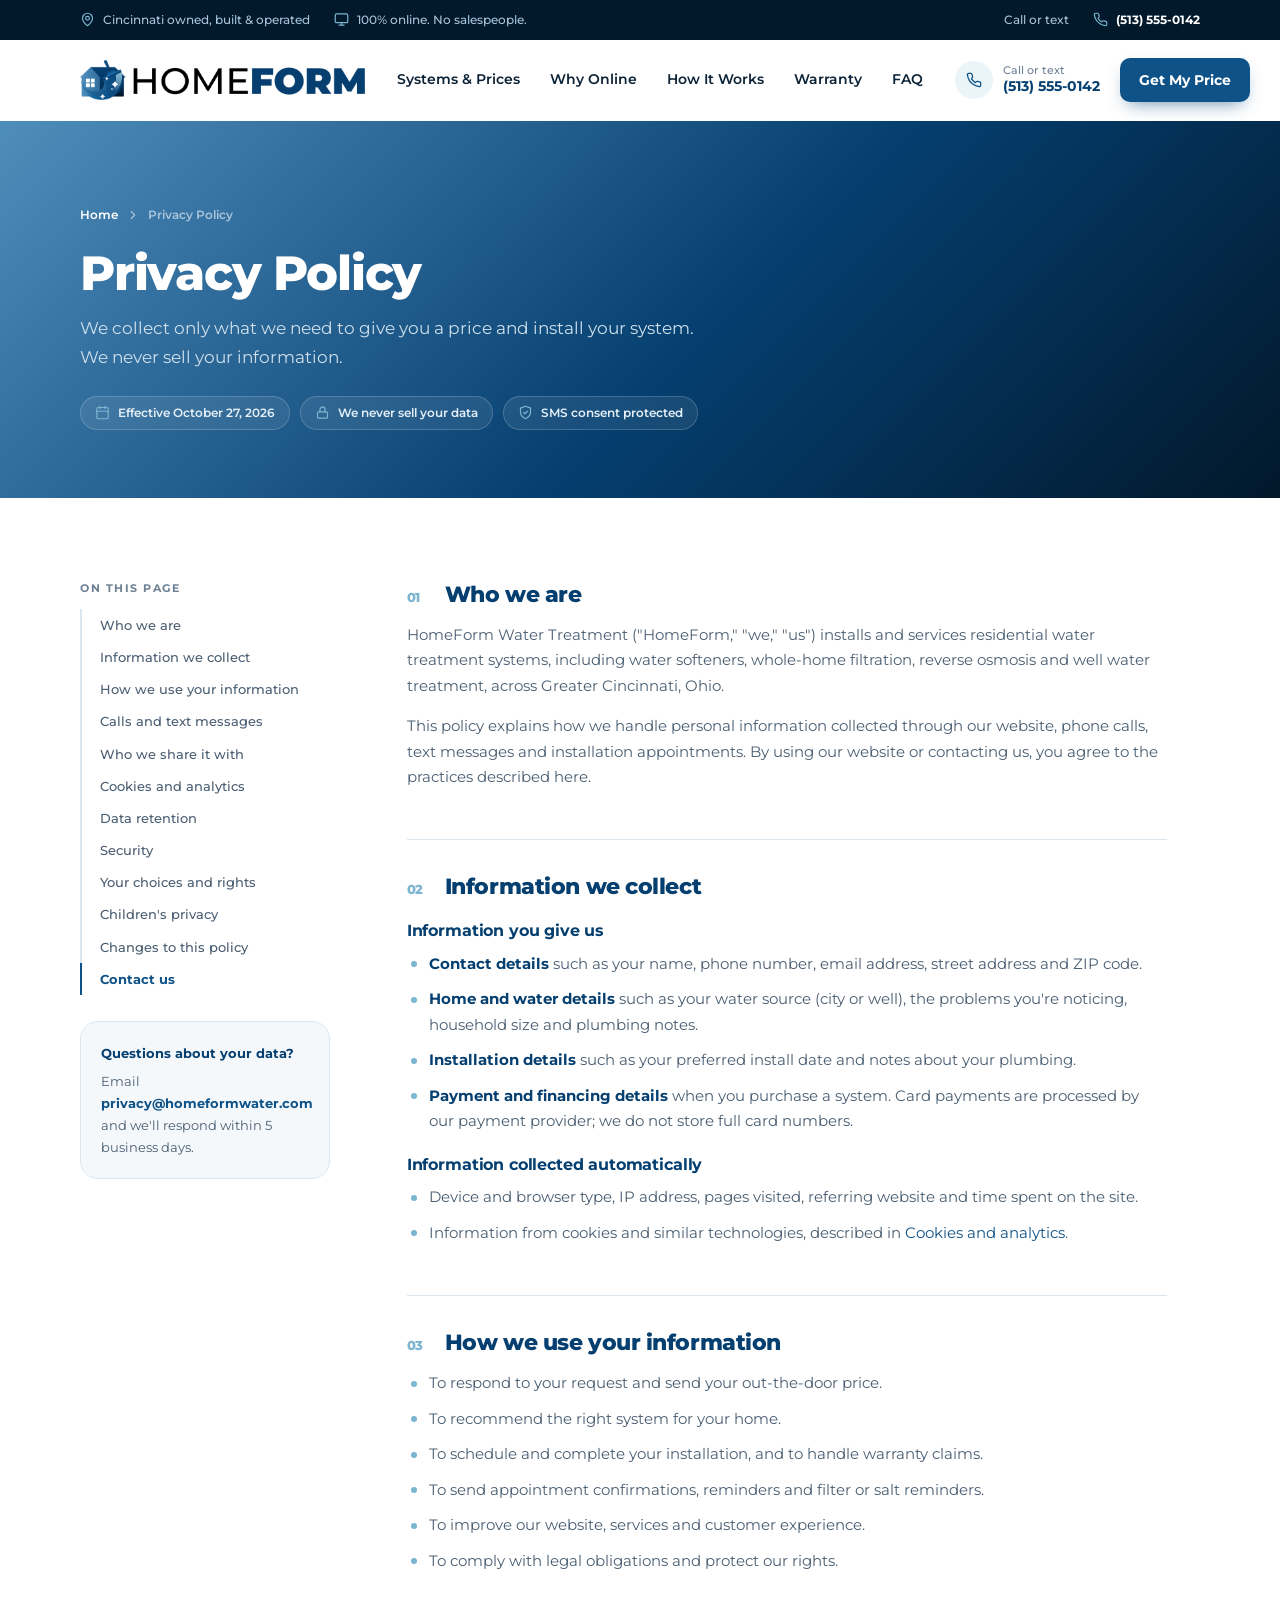
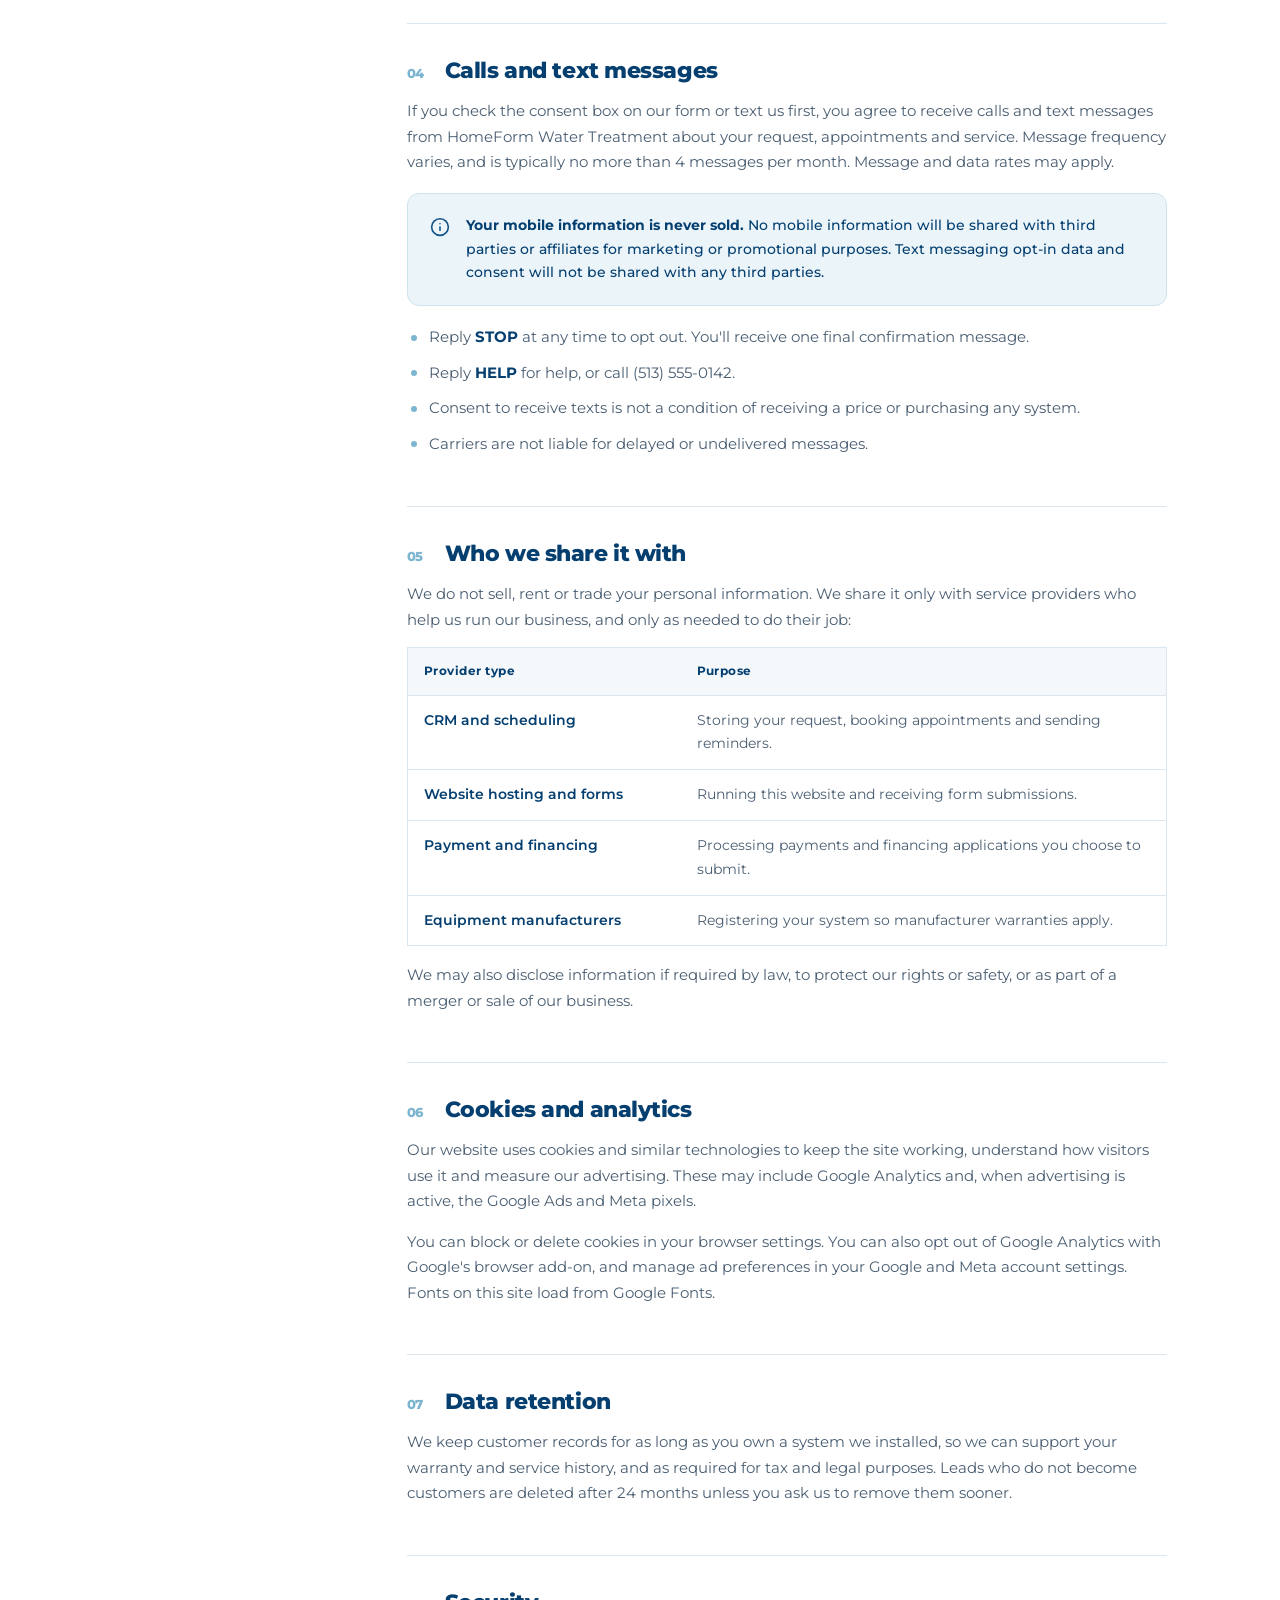
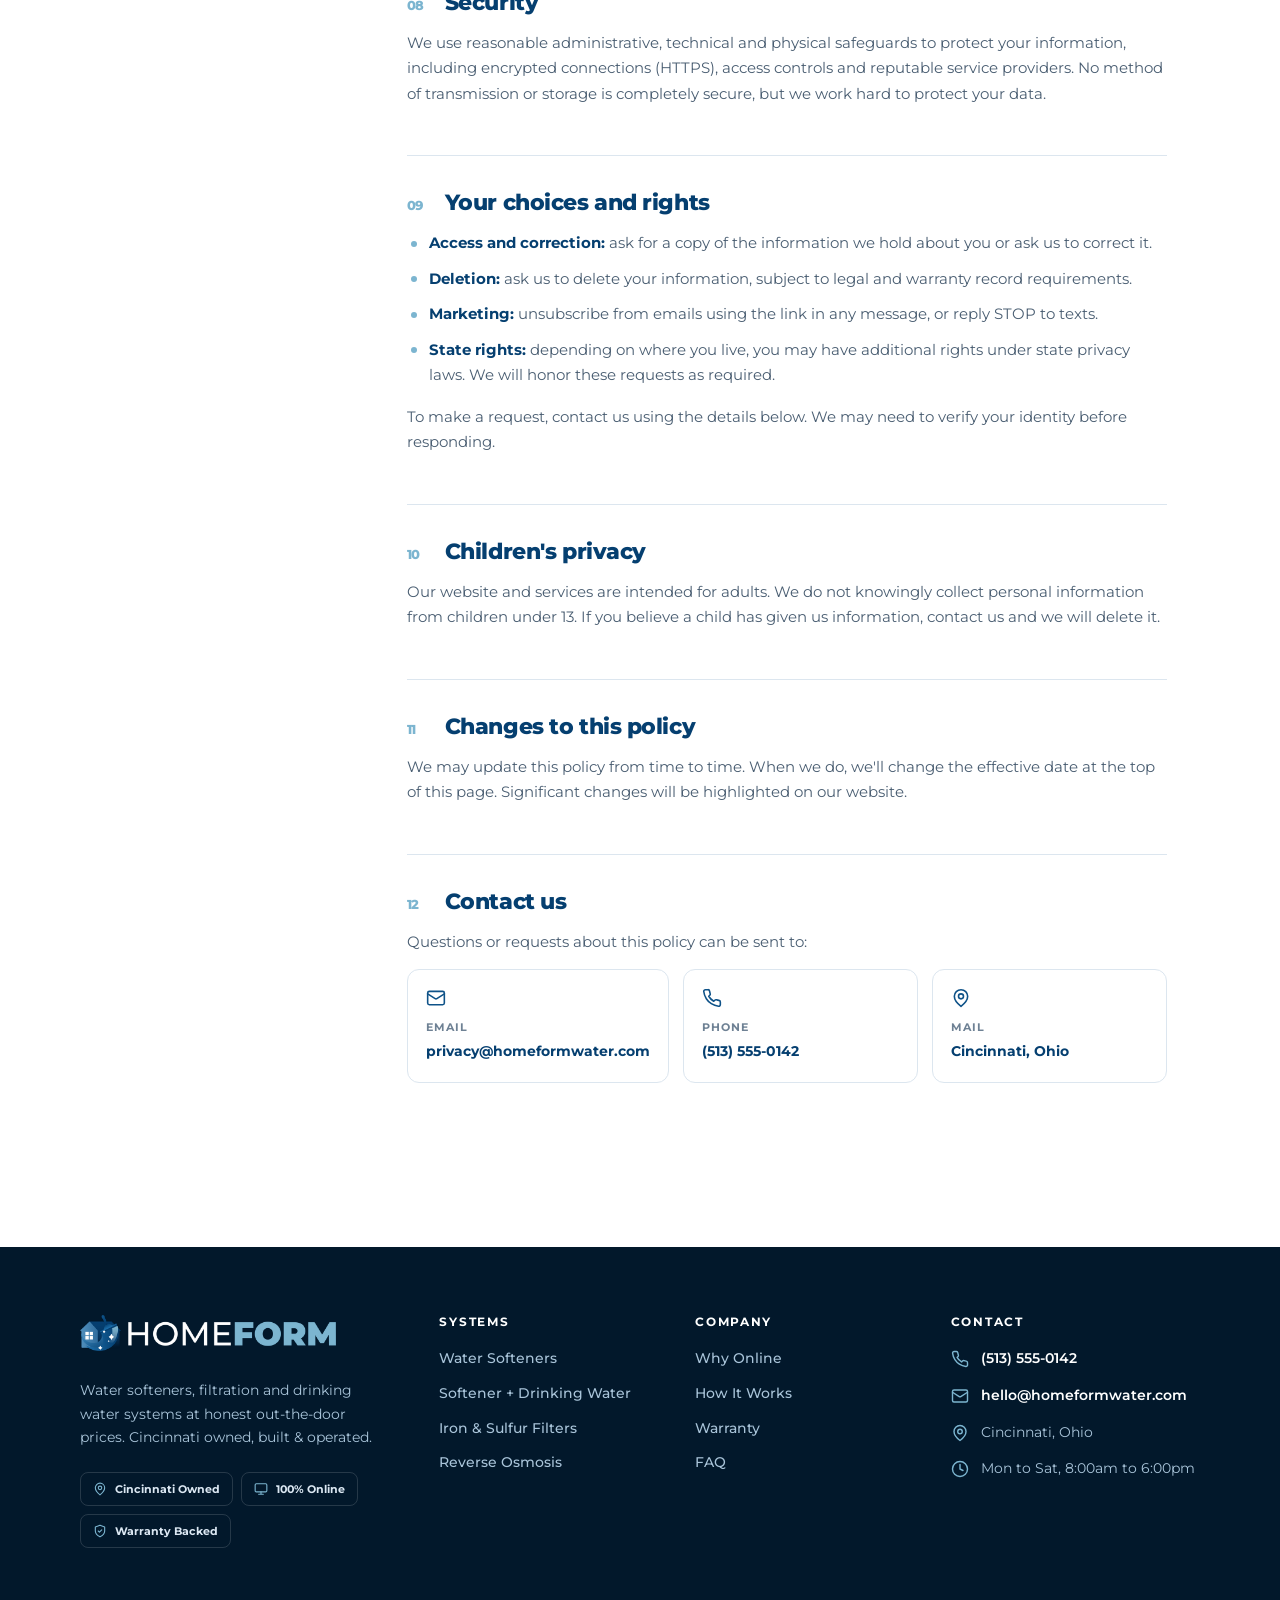
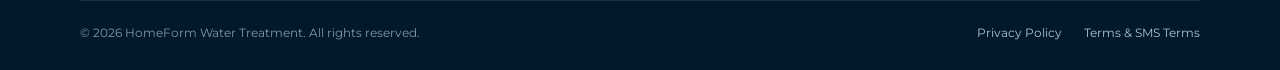
==== commit d12c5e54: "Rebrand to HomeForm Water Treatment - HomeForm logo (color + white), favicon and Montserrat type - B" ====
--- a/privacy/index.html
+++ b/privacy/index.html
@@ -3,67 +3,84 @@
 <head>
   <meta charset="utf-8">
   <meta name="viewport" content="width=device-width, initial-scale=1">
-  <title>Privacy Policy | Clearwell Water Co.</title>
-  <meta name="description" content="How Clearwell Water Co. collects, uses and protects your personal information, including our text message (SMS) practices.">
-  <meta name="theme-color" content="#0B2A4A">
-  <link rel="icon" href="../assets/img/favicon.svg" type="image/svg+xml">
+  <title>Privacy Policy | HomeForm Water Treatment</title>
+  <meta name="description" content="How HomeForm Water Treatment collects, uses and protects your personal information, including our text message (SMS) practices.">
+  <meta name="theme-color" content="#053F70">
+  <link rel="icon" href="../assets/img/brand/favicon-64.png" type="image/png">
+  <link rel="apple-touch-icon" href="../assets/img/brand/apple-touch-icon.png">
   <link rel="preconnect" href="https://fonts.googleapis.com">
   <link rel="preconnect" href="https://fonts.gstatic.com" crossorigin>
-  <link href="https://fonts.googleapis.com/css2?family=Inter:wght@400;500;600&family=Plus+Jakarta+Sans:wght@600;700;800&display=swap" rel="stylesheet">
+  <link href="https://fonts.googleapis.com/css2?family=Montserrat:wght@400;500;600;700;800&display=swap" rel="stylesheet">
   <link rel="stylesheet" href="../assets/css/styles.css">
 </head>
 <body>
 
 <svg width="0" height="0" style="position:absolute" aria-hidden="true">
-  <symbol id="i-phone" viewBox="0 0 24 24"><path d="M22 16.92v3a2 2 0 0 1-2.18 2 19.79 19.79 0 0 1-8.63-3.07 19.5 19.5 0 0 1-6-6 19.79 19.79 0 0 1-3.07-8.67A2 2 0 0 1 4.11 2h3a2 2 0 0 1 2 1.72c.13.96.36 1.9.7 2.81a2 2 0 0 1-.45 2.11L8.09 9.91a16 16 0 0 0 6 6l1.27-1.27a2 2 0 0 1 2.11-.45c.91.34 1.85.57 2.81.7A2 2 0 0 1 22 16.92z"/></symbol>
+  <defs>
+    <path id="arc-top" d="M 16 60 A 44 44 0 0 1 104 60"/>
+    <path id="arc-bot" d="M 10 60 A 50 50 0 0 0 110 60"/>
+  </defs>
+  <symbol id="i-phone" viewBox="0 0 24 24"><path d="M22 16.92v3a2 2 0 0 1-2.18 2 19.79 19.79 0 0 1-8.63-3.07 19.5 19.5 0 0 1-6-6 19.79 19.79 0 0 1-3.07-8.67A2 2 0 0 1 4.11 2h3a2 2 0 0 1 2 1.72c.13.96.36 1.9.7 2.81a2 2 0 0 1-.45 2.11L8.09 9.910a16 16 0 0 0 6 6l1.27-1.27a2 2 0 0 1 2.11-.45c.91.34 1.85.57 2.81.7A2 2 0 0 1 22 16.92z"/></symbol>
+  <symbol id="i-check" viewBox="0 0 24 24"><path d="M20 6 9 17l-5-5"/></symbol>
+  <symbol id="i-x" viewBox="0 0 24 24"><path d="M18 6 6 18M6 6l12 12"/></symbol>
+  <symbol id="i-plus" viewBox="0 0 24 24"><path d="M12 5v14M5 12h14"/></symbol>
+  <symbol id="i-arrow" viewBox="0 0 24 24"><path d="M5 12h14M12 5l7 7-7 7"/></symbol>
   <symbol id="i-menu" viewBox="0 0 24 24"><path d="M4 7h16M4 12h16M4 17h16"/></symbol>
-  <symbol id="i-chevron" viewBox="0 0 24 24"><path d="m9 18 6-6-6-6"/></symbol>
   <symbol id="i-shield" viewBox="0 0 24 24"><path d="M12 22s8-4 8-10V5l-8-3-8 3v7c0 6 8 10 8 10z"/><path d="m9 12 2 2 4-4"/></symbol>
   <symbol id="i-lock" viewBox="0 0 24 24"><rect x="4" y="11" width="16" height="10" rx="2"/><path d="M8 11V7a4 4 0 0 1 8 0v4"/></symbol>
-  <symbol id="i-calendar" viewBox="0 0 24 24"><rect x="3" y="4" width="18" height="18" rx="2"/><path d="M16 2v4M8 2v4M3 10h18"/></symbol>
-  <symbol id="i-info" viewBox="0 0 24 24"><circle cx="12" cy="12" r="10"/><path d="M12 16v-4M12 8h.01"/></symbol>
   <symbol id="i-pin" viewBox="0 0 24 24"><path d="M20 10c0 6-8 12-8 12s-8-6-8-12a8 8 0 0 1 16 0z"/><circle cx="12" cy="10" r="3"/></symbol>
   <symbol id="i-clock" viewBox="0 0 24 24"><circle cx="12" cy="12" r="10"/><path d="M12 6v6l4 2"/></symbol>
   <symbol id="i-mail" viewBox="0 0 24 24"><rect x="2" y="4" width="20" height="16" rx="2"/><path d="m22 7-8.97 5.7a1.94 1.94 0 0 1-2.06 0L2 7"/></symbol>
-  <symbol id="i-award" viewBox="0 0 24 24"><circle cx="12" cy="8" r="6"/><path d="M15.48 12.89 17 22l-5-3-5 3 1.52-9.11"/></symbol>
-  <symbol id="i-star" viewBox="0 0 24 24"><path d="M12 2.5l2.94 5.96 6.56.95-4.75 4.63 1.12 6.54L12 17.5l-5.87 3.08 1.12-6.54L2.5 9.41l6.56-.95L12 2.5z"/></symbol>
+  <symbol id="i-home" viewBox="0 0 24 24"><path d="m3 9 9-7 9 7v11a2 2 0 0 1-2 2H5a2 2 0 0 1-2-2z"/><path d="M9 22V12h6v10"/></symbol>
+  <symbol id="i-file" viewBox="0 0 24 24"><path d="M14 2H6a2 2 0 0 0-2 2v16a2 2 0 0 0 2 2h12a2 2 0 0 0 2-2V8z"/><path d="M14 2v6h6M16 13H8M16 17H8M10 9H8"/></symbol>
+  <symbol id="i-wrench" viewBox="0 0 24 24"><path d="M14.7 6.3a1 1 0 0 0 0 1.4l1.6 1.6a1 1 0 0 0 1.4 0l3.77-3.77a6 6 0 0 1-7.94 7.94l-6.91 6.91a2.12 2.12 0 0 1-3-3l6.91-6.91a6 6 0 0 1 7.94-7.940l-3.76 3.76z"/></symbol>
+  <symbol id="i-chat" viewBox="0 0 24 24"><path d="M21 15a2 2 0 0 1-2 2H7l-4 4V5a2 2 0 0 1 2-2h14a2 2 0 0 1 2 2z"/></symbol>
+  <symbol id="i-tag" viewBox="0 0 24 24"><path d="M12.59 2.59A2 2 0 0 0 11.17 2H4a2 2 0 0 0-2 2v7.17a2 2 0 0 0 .59 1.42l8.7 8.7a2.43 2.43 0 0 0 3.42 0l6.58-6.58a2.43 2.43 0 0 0 0-3.42z"/><circle cx="7.5" cy="7.5" r="1.2"/></symbol>
+  <symbol id="i-monitor" viewBox="0 0 24 24"><rect x="2" y="3" width="20" height="14" rx="2"/><path d="M8 21h8M12 17v4"/></symbol>
+  <symbol id="i-user-x" viewBox="0 0 24 24"><path d="M16 21v-2a4 4 0 0 0-4-4H6a4 4 0 0 0-4 4v2"/><circle cx="9" cy="7" r="4"/><path d="m17 8 5 5M22 8l-5 5"/></symbol>
+  <symbol id="i-heart" viewBox="0 0 24 24"><path d="M19 14c1.49-1.46 3-3.21 3-5.5A5.5 5.5 0 0 0 16.5 3c-1.76 0-3 .5-4.5 2-1.5-1.5-2.74-2-4.5-2A5.5 5.5 0 0 0 2 8.5c0 2.3 1.5 4.05 3 5.5l7 7z"/></symbol>
+  <symbol id="i-external" viewBox="0 0 24 24"><path d="M15 3h6v6M10 14 21 3M18 13v6a2 2 0 0 1-2 2H5a2 2 0 0 1-2-2V8a2 2 0 0 1 2-2h6"/></symbol>
+  <symbol id="i-chevron" viewBox="0 0 24 24"><path d="m9 18 6-6-6-6"/></symbol>
+  <symbol id="i-info" viewBox="0 0 24 24"><circle cx="12" cy="12" r="10"/><path d="M12 16v-4M12 8h.01"/></symbol>
+  <symbol id="i-calendar" viewBox="0 0 24 24"><rect x="3" y="4" width="18" height="18" rx="2"/><path d="M16 2v4M8 2v4M3 10h18"/></symbol>
 </svg>
 
 <a class="skip-link" href="./" data-section="main">Skip to content</a>
 
+<!-- Top bar -->
 <div class="topbar">
   <div class="wrap">
     <div class="topbar-items">
-      <span class="topbar-item"><svg class="icon"><use href="#i-pin"/></svg>Serving Greater Springfield &amp; surrounding towns</span>
-      <span class="topbar-item hide-sm"><svg class="icon"><use href="#i-clock"/></svg>Mon to Sat, 8am to 6pm</span>
+      <span class="topbar-item hide-sm"><svg class="icon"><use href="#i-pin"/></svg>Cincinnati owned, built &amp; operated</span>
+      <span class="topbar-item hide-sm"><svg class="icon"><use href="#i-monitor"/></svg>100% online. No salespeople.</span>
     </div>
     <div class="topbar-items">
       <span class="topbar-item hide-sm">Call or text</span>
-      <a class="topbar-item" href="tel:+15552147700"><svg class="icon"><use href="#i-phone"/></svg>(555) 214-7700</a>
+      <a class="topbar-item" href="tel:+15135550142"><svg class="icon"><use href="#i-phone"/></svg>(513) 555-0142</a>
     </div>
   </div>
 </div>
 
+<!-- Header -->
 <header class="header">
   <div class="wrap">
-    <a class="logo" href="../" aria-label="Clearwell Water Co. home">
-      <svg class="logo-mark" viewBox="0 0 40 40" aria-hidden="true"><rect width="40" height="40" rx="11" fill="#0B2A4A"/><path d="M20 7.5c-1 3.3-3.2 6.1-5.5 8.4-1.8 1.9-2.8 4-2.8 6.4a8.3 8.3 0 0 0 16.6 0c0-2.4-1-4.5-2.8-6.4-2.3-2.3-4.5-5.1-5.5-8.4z" fill="#3FA9CF"/><path d="M15 23.6c1.7-1.2 3.4-1.2 5 0s3.4 1.2 5 0" fill="none" stroke="#fff" stroke-width="1.8" stroke-linecap="round"/></svg>
-      <span class="logo-text"><span class="logo-name">Clearwell</span><span class="logo-sub">WATER CO.</span></span>
+    <a class="logo" href="../" aria-label="HomeForm Water Treatment home">
+      <img src="../assets/img/brand/homeform-logo.png" alt="HomeForm" width="854" height="120">
     </a>
     <nav class="nav" aria-label="Primary">
-      <a href="../" data-section="systems">Systems</a>
+      <a href="../" data-section="systems">Systems &amp; Prices</a>
+      <a href="../" data-section="why">Why Online</a>
       <a href="../" data-section="process">How It Works</a>
-      <a href="../" data-section="pricing">Pricing</a>
-      <a href="../" data-section="reviews">Reviews</a>
+      <a href="../" data-section="warranty">Warranty</a>
       <a href="../" data-section="faq">FAQ</a>
-      <a class="btn btn-primary btn-sm" href="../" data-section="quote" hidden>Book a Free Water Test</a>
+      <a class="btn btn-primary btn-sm" href="../" data-section="quote">Get My Price</a>
     </nav>
     <div class="header-actions">
-      <a class="header-phone" href="tel:+15552147700">
+      <a class="header-phone" href="tel:+15135550142">
         <span class="header-phone-icon"><svg class="icon icon-sm"><use href="#i-phone"/></svg></span>
-        <span class="header-phone-text"><small>Call or text us</small><strong>(555) 214-7700</strong></span>
+        <span class="header-phone-text"><small>Call or text</small><strong>(513) 555-0142</strong></span>
       </a>
-      <a class="btn btn-primary btn-sm" href="../" data-section="quote">Free Water Test</a>
+      <a class="btn btn-primary btn-sm" href="../" data-section="quote">Get My Price</a>
     </div>
     <button class="menu-toggle" type="button" aria-label="Open menu" aria-expanded="false"><svg class="icon"><use href="#i-menu"/></svg></button>
   </div>
@@ -74,7 +91,7 @@
     <div class="wrap">
       <nav class="breadcrumb" aria-label="Breadcrumb"><a href="../">Home</a><svg class="icon"><use href="#i-chevron"/></svg><span>Privacy Policy</span></nav>
       <h1>Privacy Policy</h1>
-      <p>We collect only what we need to test your water, give you a price and install your system. We never sell your information.</p>
+      <p>We collect only what we need to give you a price and install your system. We never sell your information.</p>
       <div class="page-meta">
         <span><svg class="icon"><use href="#i-calendar"/></svg>Effective October 27, 2026</span>
         <span><svg class="icon"><use href="#i-lock"/></svg>We never sell your data</span>
@@ -102,15 +119,15 @@
       </ol>
       <div class="toc-card">
         <strong>Questions about your data?</strong>
-        Email <a href="mailto:privacy@clearwellwater.com">privacy@clearwellwater.com</a> and we'll respond within 5 business days.
+        Email <a href="mailto:privacy@homeformwater.com">privacy@homeformwater.com</a> and we'll respond within 5 business days.
       </div>
     </aside>
 
     <article class="prose">
       <section id="who-we-are">
         <h2><span class="num">01</span>Who we are</h2>
-        <p>Clearwell Water Co. LLC ("Clearwell," "we," "us") installs and services residential water treatment systems, including water softeners, whole-home filtration, reverse osmosis and well water treatment, in Greater Springfield and surrounding communities.</p>
-        <p>This policy explains how we handle personal information collected through our website, phone calls, text messages and in-home appointments. By using our website or contacting us, you agree to the practices described here.</p>
+        <p>HomeForm Water Treatment ("HomeForm," "we," "us") installs and services residential water treatment systems, including water softeners, whole-home filtration, reverse osmosis and well water treatment, across Greater Cincinnati, Ohio.</p>
+        <p>This policy explains how we handle personal information collected through our website, phone calls, text messages and installation appointments. By using our website or contacting us, you agree to the practices described here.</p>
       </section>
 
       <section id="information-we-collect">
@@ -119,7 +136,7 @@
         <ul>
           <li><strong>Contact details</strong> such as your name, phone number, email address, street address and ZIP code.</li>
           <li><strong>Home and water details</strong> such as your water source (city or well), the problems you're noticing, household size and plumbing notes.</li>
-          <li><strong>Water test results</strong> recorded during your free in-home test.</li>
+          <li><strong>Installation details</strong> such as your preferred install date and notes about your plumbing.</li>
           <li><strong>Payment and financing details</strong> when you purchase a system. Card payments are processed by our payment provider; we do not store full card numbers.</li>
         </ul>
         <h3>Information collected automatically</h3>
@@ -132,9 +149,9 @@
       <section id="how-we-use">
         <h2><span class="num">03</span>How we use your information</h2>
         <ul>
-          <li>To respond to your request and schedule your free water test.</li>
-          <li>To prepare a written recommendation and price for your home.</li>
-          <li>To install, maintain and service your system, and to honor your warranty.</li>
+          <li>To respond to your request and send your out-the-door price.</li>
+          <li>To recommend the right system for your home.</li>
+          <li>To schedule and complete your installation, and to handle warranty claims.</li>
           <li>To send appointment confirmations, reminders and filter or salt reminders.</li>
           <li>To improve our website, services and customer experience.</li>
           <li>To comply with legal obligations and protect our rights.</li>
@@ -143,15 +160,15 @@
 
       <section id="text-messages">
         <h2><span class="num">04</span>Calls and text messages</h2>
-        <p>If you check the consent box on our form or text us first, you agree to receive calls and text messages from Clearwell Water Co. about your request, appointments and service. Message frequency varies, and is typically no more than 4 messages per month. Message and data rates may apply.</p>
+        <p>If you check the consent box on our form or text us first, you agree to receive calls and text messages from HomeForm Water Treatment about your request, appointments and service. Message frequency varies, and is typically no more than 4 messages per month. Message and data rates may apply.</p>
         <div class="callout">
           <svg class="icon"><use href="#i-info"/></svg>
           <p><strong>Your mobile information is never sold.</strong> No mobile information will be shared with third parties or affiliates for marketing or promotional purposes. Text messaging opt-in data and consent will not be shared with any third parties.</p>
         </div>
         <ul>
           <li>Reply <strong>STOP</strong> at any time to opt out. You'll receive one final confirmation message.</li>
-          <li>Reply <strong>HELP</strong> for help, or call (555) 214-7700.</li>
-          <li>Consent to receive texts is not a condition of receiving a free water test or purchasing any system.</li>
+          <li>Reply <strong>HELP</strong> for help, or call (513) 555-0142.</li>
+          <li>Consent to receive texts is not a condition of receiving a price or purchasing any system.</li>
           <li>Carriers are not liable for delayed or undelivered messages.</li>
         </ul>
       </section>
@@ -179,7 +196,7 @@
 
       <section id="retention">
         <h2><span class="num">07</span>Data retention</h2>
-        <p>We keep customer records for as long as you own a system we installed, so we can honor your warranty and service history, and as required for tax and legal purposes. Leads who do not become customers are deleted after 24 months unless you ask us to remove them sooner.</p>
+        <p>We keep customer records for as long as you own a system we installed, so we can support your warranty and service history, and as required for tax and legal purposes. Leads who do not become customers are deleted after 24 months unless you ask us to remove them sooner.</p>
       </section>
 
       <section id="security">
@@ -212,9 +229,9 @@
         <h2><span class="num">12</span>Contact us</h2>
         <p>Questions or requests about this policy can be sent to:</p>
         <div class="contact-card">
-          <div><svg class="icon"><use href="#i-mail"/></svg><small>Email</small><a href="mailto:privacy@clearwellwater.com">privacy@clearwellwater.com</a></div>
-          <div><svg class="icon"><use href="#i-phone"/></svg><small>Phone</small><a href="tel:+15552147700">(555) 214-7700</a></div>
-          <div><svg class="icon"><use href="#i-pin"/></svg><small>Mail</small><strong>1200 Market Street, Suite 200, Springfield, ST 00000</strong></div>
+          <div><svg class="icon"><use href="#i-mail"/></svg><small>Email</small><a href="mailto:privacy@homeformwater.com">privacy@homeformwater.com</a></div>
+          <div><svg class="icon"><use href="#i-phone"/></svg><small>Phone</small><a href="tel:+15135550142">(513) 555-0142</a></div>
+          <div><svg class="icon"><use href="#i-pin"/></svg><small>Mail</small><strong>Cincinnati, Ohio</strong></div>
         </div>
       </section>
     </article>
@@ -225,53 +242,49 @@
   <div class="wrap">
     <div class="footer-top">
       <div class="footer-about">
-        <a class="logo" href="../" aria-label="Clearwell Water Co. home">
-          <svg class="logo-mark" viewBox="0 0 40 40" aria-hidden="true"><rect width="40" height="40" rx="11" fill="#133A5E"/><path d="M20 7.5c-1 3.3-3.2 6.1-5.5 8.4-1.8 1.9-2.8 4-2.8 6.4a8.3 8.3 0 0 0 16.6 0c0-2.4-1-4.5-2.8-6.4-2.3-2.3-4.5-5.1-5.5-8.4z" fill="#3FA9CF"/><path d="M15 23.6c1.7-1.2 3.4-1.2 5 0s3.4 1.2 5 0" fill="none" stroke="#fff" stroke-width="1.8" stroke-linecap="round"/></svg>
-          <span class="logo-text"><span class="logo-name">Clearwell</span><span class="logo-sub">WATER CO.</span></span>
+        <a class="logo" href="../" aria-label="HomeForm Water Treatment home">
+          <img src="../assets/img/brand/homeform-logo-white.png" alt="HomeForm" width="854" height="120" loading="lazy">
         </a>
-        <p>Water softening, whole-home filtration, reverse osmosis and well water treatment, professionally installed across Greater Springfield.</p>
+        <p>Water softeners, filtration and drinking water systems at honest out-the-door prices. Cincinnati owned, built &amp; operated.</p>
         <div class="footer-badges">
-          <span class="mini-badge"><svg class="icon"><use href="#i-shield"/></svg>Licensed &amp; Insured</span>
-          <span class="mini-badge"><svg class="icon"><use href="#i-award"/></svg>NSF Certified Media</span>
-          <span class="mini-badge"><svg class="icon"><use href="#i-star"/></svg>5.0 on Google</span>
+          <span class="mini-badge"><svg class="icon"><use href="#i-pin"/></svg>Cincinnati Owned</span>
+          <span class="mini-badge"><svg class="icon"><use href="#i-monitor"/></svg>100% Online</span>
+          <span class="mini-badge"><svg class="icon"><use href="#i-shield"/></svg>Warranty Backed</span>
         </div>
       </div>
       <div>
         <h4>Systems</h4>
         <ul class="footer-links">
           <li><a href="../" data-section="systems">Water Softeners</a></li>
-          <li><a href="../" data-section="systems">Whole-Home Filtration</a></li>
+          <li><a href="../" data-section="systems">Softener + Drinking Water</a></li>
+          <li><a href="../" data-section="systems">Iron &amp; Sulfur Filters</a></li>
           <li><a href="../" data-section="systems">Reverse Osmosis</a></li>
-          <li><a href="../" data-section="systems">Well Water Treatment</a></li>
-          <li><a href="../" data-section="systems">UV Purification</a></li>
         </ul>
       </div>
       <div>
         <h4>Company</h4>
         <ul class="footer-links">
+          <li><a href="../" data-section="why">Why Online</a></li>
           <li><a href="../" data-section="process">How It Works</a></li>
-          <li><a href="../" data-section="pricing">Pricing</a></li>
           <li><a href="../" data-section="warranty">Warranty</a></li>
-          <li><a href="../" data-section="reviews">Reviews</a></li>
           <li><a href="../" data-section="faq">FAQ</a></li>
         </ul>
       </div>
       <div>
         <h4>Contact</h4>
         <ul class="footer-contact">
-          <li><svg class="icon"><use href="#i-phone"/></svg><a href="tel:+15552147700">(555) 214-7700</a></li>
-          <li><svg class="icon"><use href="#i-mail"/></svg><a href="mailto:hello@clearwellwater.com">hello@clearwellwater.com</a></li>
-          <li><svg class="icon"><use href="#i-pin"/></svg><span>1200 Market Street, Suite 200<br>Springfield, ST 00000</span></li>
+          <li><svg class="icon"><use href="#i-phone"/></svg><a href="tel:+15135550142">(513) 555-0142</a></li>
+          <li><svg class="icon"><use href="#i-mail"/></svg><a href="mailto:hello@homeformwater.com">hello@homeformwater.com</a></li>
+          <li><svg class="icon"><use href="#i-pin"/></svg><span>Cincinnati, Ohio</span></li>
           <li><svg class="icon"><use href="#i-clock"/></svg><span>Mon to Sat, 8:00am to 6:00pm</span></li>
         </ul>
       </div>
     </div>
     <div class="footer-bottom">
-      <span>© <span data-year>2026</span> Clearwell Water Co. LLC. All rights reserved.</span>
+      <span>© <span data-year>2026</span> HomeForm Water Treatment. All rights reserved.</span>
       <nav aria-label="Legal">
         <a href="../privacy/">Privacy Policy</a>
         <a href="../terms/">Terms &amp; SMS Terms</a>
-        <a href="../" data-section="warranty">Warranty</a>
       </nav>
     </div>
   </div>
--- a/assets/css/styles.css
+++ b/assets/css/styles.css
@@ -1,50 +1,47 @@
 /* ==========================================================================
-   Clearwell Water Co. | Design system
+   HomeForm Water Treatment | Design system
    ========================================================================== */
 
 :root {
-  /* Color */
-  --navy-deep: #071B31;
-  --navy: #0B2A4A;
-  --navy-2: #133A5E;
-  --blue: #15679F;
-  --blue-hover: #0F5786;
-  --blue-bright: #2E8BCB;
-  --aqua: #3FA9CF;
-  --aqua-wash: #EAF6FB;
-  --mist: #E4EEF6;
+  /* Brand */
+  --navy: #053F70;
+  --blue: #0E5288;
+  --sky: #7CB5D0;
+  --deep: #02182B;
+  --brand-gradient: linear-gradient(135deg, #4F8DBB 0%, #053F70 55%, #02182B 100%);
+
+  /* Neutrals */
+  --ink: #0C2236;
+  --slate: #4A5E72;
+  --muted: #6E8194;
+  --line: #DCE6EF;
+  --line-2: #C6D5E2;
   --fog: #F4F8FB;
-  --line: #DCE7F0;
-  --line-2: #C9D9E6;
-  --ink: #122232;
-  --slate: #4C6076;
-  --muted: #6B7F93;
+  --mist: #E6EFF6;
+  --sky-wash: #EAF4F9;
   --white: #FFFFFF;
-  --gold: #C9963F;
-  --gold-wash: #FBF4E7;
   --success: #2F8A5B;
 
   /* Type */
-  --font-display: "Plus Jakarta Sans", "Segoe UI", system-ui, -apple-system, sans-serif;
-  --font-body: "Inter", system-ui, -apple-system, "Segoe UI", sans-serif;
-  --fs-h1: clamp(2.25rem, 1.3rem + 3.4vw, 3.6rem);
-  --fs-h2: clamp(1.75rem, 1.25rem + 1.8vw, 2.5rem);
-  --fs-h3: 1.25rem;
-  --fs-body: 1.0625rem;
-  --fs-sm: 0.9375rem;
-  --fs-xs: 0.8125rem;
+  --font: "Montserrat", "Segoe UI", system-ui, -apple-system, sans-serif;
+  --fs-h1: clamp(2.125rem, 1.3rem + 3vw, 3.375rem);
+  --fs-h2: clamp(1.625rem, 1.2rem + 1.6vw, 2.375rem);
+  --fs-h3: 1.1875rem;
+  --fs-body: 1rem;
+  --fs-sm: .9375rem;
+  --fs-xs: .8125rem;
 
   /* Layout */
   --wrap: 1200px;
   --gutter: clamp(16px, 4vw, 40px);
-  --section-y: clamp(72px, 8vw, 112px);
-  --header-h: 76px;
+  --section-y: clamp(64px, 7.5vw, 104px);
+  --header-h: 80px;
   --radius-sm: 8px;
   --radius: 12px;
   --radius-lg: 18px;
-  --shadow-sm: 0 1px 2px rgba(11, 42, 74, .05), 0 2px 8px rgba(11, 42, 74, .05);
-  --shadow: 0 1px 2px rgba(11, 42, 74, .04), 0 10px 28px -6px rgba(11, 42, 74, .12);
-  --shadow-lg: 0 2px 6px rgba(11, 42, 74, .06), 0 28px 60px -16px rgba(7, 27, 49, .35);
+  --shadow-sm: 0 1px 2px rgba(5, 63, 112, .05), 0 2px 8px rgba(5, 63, 112, .05);
+  --shadow: 0 1px 2px rgba(5, 63, 112, .04), 0 12px 30px -8px rgba(5, 63, 112, .16);
+  --shadow-lg: 0 2px 6px rgba(5, 63, 112, .06), 0 30px 60px -16px rgba(2, 24, 43, .4);
   --ease: cubic-bezier(.2, .7, .2, 1);
 }
 
@@ -53,9 +50,9 @@
 html { -webkit-text-size-adjust: 100%; scroll-behavior: smooth; scroll-padding-top: calc(var(--header-h) + 16px); }
 body {
   margin: 0;
-  font-family: var(--font-body);
+  font-family: var(--font);
   font-size: var(--fs-body);
-  line-height: 1.65;
+  line-height: 1.7;
   color: var(--ink);
   background: var(--white);
   -webkit-font-smoothing: antialiased;
@@ -63,29 +60,23 @@
   text-rendering: optimizeLegibility;
 }
 img, svg, video { display: block; max-width: 100%; }
+img { height: auto; }
 a { color: var(--blue); text-decoration: none; }
-a:hover { color: var(--blue-hover); }
+a:hover { color: var(--navy); }
 a[href^="tel:"] { white-space: nowrap; }
-h1, h2, h3, h4 {
-  font-family: var(--font-display);
-  color: var(--navy);
-  line-height: 1.15;
-  letter-spacing: -0.02em;
-  margin: 0 0 .5em;
-  font-weight: 700;
-}
-h1 { font-size: var(--fs-h1); font-weight: 800; letter-spacing: -0.03em; }
-h2 { font-size: var(--fs-h2); }
+h1, h2, h3, h4 { font-family: var(--font); color: var(--navy); line-height: 1.18; letter-spacing: -0.02em; margin: 0 0 .5em; font-weight: 700; }
+h1 { font-size: var(--fs-h1); font-weight: 800; letter-spacing: -0.025em; }
+h2 { font-size: var(--fs-h2); font-weight: 800; }
 h3 { font-size: var(--fs-h3); letter-spacing: -0.01em; }
 p { margin: 0 0 1em; }
 ul { margin: 0; padding: 0; list-style: none; }
 button, input, select, textarea { font: inherit; color: inherit; }
-:focus-visible { outline: 3px solid var(--aqua); outline-offset: 2px; border-radius: 4px; }
-.sr-only { position: absolute; width: 1px; height: 1px; padding: 0; margin: -1px; overflow: hidden; clip: rect(0 0 0 0); white-space: nowrap; border: 0; }
+:focus-visible { outline: 3px solid var(--sky); outline-offset: 2px; border-radius: 4px; }
 .skip-link { position: absolute; left: 16px; top: -60px; z-index: 200; background: var(--navy); color: #fff; padding: 10px 16px; border-radius: var(--radius-sm); }
 .skip-link:focus { top: 12px; color: #fff; }
-
-.icon { width: 20px; height: 20px; flex: none; fill: none; stroke: currentColor; stroke-width: 1.8; stroke-linecap: round; stroke-linejoin: round; }
+main:focus { outline: none; }
+
+.icon { width: 20px; height: 20px; flex: none; fill: none; stroke: currentColor; stroke-width: 1.9; stroke-linecap: round; stroke-linejoin: round; }
 .icon-sm { width: 16px; height: 16px; }
 .icon-lg { width: 26px; height: 26px; }
 .icon-fill { fill: currentColor; stroke: none; }
@@ -94,507 +85,371 @@
 .wrap { width: 100%; max-width: var(--wrap); margin: 0 auto; padding: 0 var(--gutter); }
 .section { padding: var(--section-y) 0; }
 .section-fog { background: var(--fog); }
-.section-mist { background: var(--mist); }
-.section-navy { background: var(--navy); color: #C9D7E4; }
+.section-navy { background: var(--navy); color: #C3D8E8; }
 .section-navy h2, .section-navy h3 { color: #fff; }
 
-.section-head { max-width: 720px; margin-bottom: clamp(36px, 4vw, 56px); }
+.section-head { max-width: 700px; margin-bottom: clamp(32px, 4vw, 52px); }
 .section-head.center { margin-left: auto; margin-right: auto; text-align: center; }
-.section-head p { color: var(--slate); font-size: 1.125rem; margin: 0; }
-.section-navy .section-head p { color: #A9BDD0; }
-
-.eyebrow {
-  display: inline-flex;
-  align-items: center;
-  gap: 10px;
-  font-family: var(--font-display);
-  font-size: var(--fs-xs);
-  font-weight: 700;
-  letter-spacing: .12em;
-  text-transform: uppercase;
-  color: var(--blue);
-  margin-bottom: 14px;
-}
+.section-head p { color: var(--slate); font-size: 1.0625rem; margin: 0; }
+.section-navy .section-head p { color: #A9C4D9; }
+
+.eyebrow { display: inline-flex; align-items: center; gap: 10px; font-size: .75rem; font-weight: 700; letter-spacing: .14em; text-transform: uppercase; color: var(--blue); margin-bottom: 14px; }
 .eyebrow::before { content: ""; width: 22px; height: 2px; background: currentColor; border-radius: 2px; }
 .center .eyebrow::after { content: ""; width: 22px; height: 2px; background: currentColor; border-radius: 2px; }
-.section-navy .eyebrow { color: var(--aqua); }
+.section-navy .eyebrow, .on-dark .eyebrow { color: var(--sky); }
 
 /* Buttons ---------------------------------------------------------------- */
 .btn {
-  display: inline-flex;
-  align-items: center;
-  justify-content: center;
-  gap: 10px;
-  min-height: 52px;
-  padding: 0 26px;
-  border-radius: 10px;
-  border: 1.5px solid transparent;
-  font-family: var(--font-display);
-  font-size: 1rem;
-  font-weight: 700;
-  letter-spacing: -0.005em;
-  line-height: 1;
-  cursor: pointer;
-  white-space: nowrap;
+  display: inline-flex; align-items: center; justify-content: center; gap: 10px;
+  min-height: 52px; padding: 0 26px; border-radius: 10px; border: 1.5px solid transparent;
+  font-family: var(--font); font-size: .9375rem; font-weight: 700; letter-spacing: 0; line-height: 1;
+  cursor: pointer; white-space: nowrap;
   transition: background-color .2s var(--ease), border-color .2s var(--ease), color .2s var(--ease), transform .2s var(--ease), box-shadow .2s var(--ease);
 }
 .btn:active { transform: translateY(1px); }
-.btn-primary { background: var(--blue); color: #fff; box-shadow: 0 6px 16px -6px rgba(21, 103, 159, .6); }
-.btn-primary:hover { background: var(--blue-hover); color: #fff; }
+.btn-primary { background: var(--blue); color: #fff; box-shadow: 0 8px 18px -8px rgba(14, 82, 136, .7); }
+.btn-primary:hover { background: var(--navy); color: #fff; }
 .btn-outline { border-color: var(--line-2); color: var(--navy); background: #fff; }
 .btn-outline:hover { border-color: var(--blue); color: var(--blue); }
-.btn-ghost-light { border-color: rgba(255, 255, 255, .35); color: #fff; background: rgba(255, 255, 255, .04); }
-.btn-ghost-light:hover { border-color: #fff; background: rgba(255, 255, 255, .1); color: #fff; }
+.btn-ghost-light { border-color: rgba(255, 255, 255, .38); color: #fff; background: rgba(255, 255, 255, .05); }
+.btn-ghost-light:hover { border-color: #fff; background: rgba(255, 255, 255, .12); color: #fff; }
 .btn-white { background: #fff; color: var(--navy); }
-.btn-white:hover { background: var(--mist); color: var(--navy); }
+.btn-white:hover { background: var(--sky-wash); color: var(--navy); }
 .btn-block { width: 100%; }
-.btn-sm { min-height: 44px; padding: 0 18px; font-size: .9375rem; }
-
-.text-link { display: inline-flex; align-items: center; gap: 6px; font-weight: 600; font-family: var(--font-display); font-size: .9375rem; }
+.btn-sm { min-height: 44px; padding: 0 18px; font-size: .875rem; }
+
+.text-link { display: inline-flex; align-items: center; gap: 6px; font-weight: 700; font-size: .875rem; }
 .text-link .icon { transition: transform .2s var(--ease); }
 .text-link:hover .icon { transform: translateX(3px); }
 
 /* Top bar ---------------------------------------------------------------- */
-.topbar { background: var(--navy-deep); color: #A9BDD0; font-size: var(--fs-xs); }
+.topbar { background: var(--deep); color: #A9C4D9; font-size: .75rem; font-weight: 500; }
 .topbar .wrap { display: flex; align-items: center; justify-content: space-between; gap: 16px; min-height: 40px; }
 .topbar-items { display: flex; align-items: center; gap: 24px; }
 .topbar-item { display: inline-flex; align-items: center; gap: 8px; }
-.topbar a { color: #fff; font-weight: 600; }
-.topbar a:hover { color: var(--aqua); }
-.topbar .icon { width: 15px; height: 15px; color: var(--aqua); }
+.topbar a { color: #fff; font-weight: 700; }
+.topbar a:hover { color: var(--sky); }
+.topbar .icon { width: 15px; height: 15px; color: var(--sky); }
 
 /* Header ----------------------------------------------------------------- */
-.header {
-  position: sticky;
-  top: 0;
-  z-index: 100;
-  background: rgba(255, 255, 255, .97);
-  border-bottom: 1px solid transparent;
-  transition: border-color .2s var(--ease), box-shadow .2s var(--ease);
-}
-.header.is-scrolled { border-color: var(--line); box-shadow: 0 6px 20px -12px rgba(11, 42, 74, .25); }
+.header { position: sticky; top: 0; z-index: 100; background: rgba(255, 255, 255, .98); border-bottom: 1px solid transparent; transition: border-color .2s var(--ease), box-shadow .2s var(--ease); }
+.header.is-scrolled { border-color: var(--line); box-shadow: 0 6px 20px -12px rgba(5, 63, 112, .28); }
 .header .wrap { display: flex; align-items: center; gap: 32px; height: var(--header-h); }
-
-.logo { display: inline-flex; align-items: center; gap: 12px; color: var(--navy); flex: none; }
-.logo:hover { color: var(--navy); }
-.logo-mark { width: 40px; height: 40px; }
-.logo-text { display: flex; flex-direction: column; line-height: 1; }
-.logo-name { font-family: var(--font-display); font-weight: 800; font-size: 1.25rem; letter-spacing: -0.03em; }
-.logo-sub { font-family: var(--font-display); font-weight: 700; font-size: .625rem; letter-spacing: .26em; color: var(--blue); margin-top: 5px; }
-
+.logo { display: inline-flex; align-items: center; flex: none; }
+.logo img { height: 40px; width: auto; }
 .nav { display: flex; align-items: center; gap: 30px; margin-left: auto; }
-.nav a { color: var(--ink); font-weight: 500; font-size: .9375rem; position: relative; padding: 6px 0; white-space: nowrap; }
-.nav .btn { display: none; }
+.nav a { color: var(--ink); font-weight: 600; font-size: .875rem; position: relative; padding: 6px 0; white-space: nowrap; }
 .nav a::after { content: ""; position: absolute; left: 0; right: 0; bottom: 0; height: 2px; background: var(--blue); transform: scaleX(0); transform-origin: left; transition: transform .25s var(--ease); }
 .nav a:hover { color: var(--navy); }
 .nav a:hover::after { transform: scaleX(1); }
+.nav .btn { display: none; }
 .header-actions { display: flex; align-items: center; gap: 20px; }
 .header-phone { display: inline-flex; align-items: center; gap: 10px; color: var(--navy); }
 .header-phone:hover { color: var(--blue); }
-.header-phone-icon { width: 38px; height: 38px; border-radius: 50%; background: var(--mist); display: grid; place-items: center; color: var(--blue); }
-.header-phone-text { display: flex; flex-direction: column; line-height: 1.2; }
-.header-phone-text small { font-size: .6875rem; color: var(--muted); font-weight: 500; letter-spacing: .02em; }
-.header-phone-text strong { font-family: var(--font-display); font-size: .9375rem; white-space: nowrap; }
-
+.header-phone-icon { width: 38px; height: 38px; border-radius: 50%; background: var(--sky-wash); display: grid; place-items: center; color: var(--blue); }
+.header-phone-text { display: flex; flex-direction: column; line-height: 1.25; }
+.header-phone-text small { font-size: .6875rem; color: var(--muted); font-weight: 500; }
+.header-phone-text strong { font-size: .875rem; white-space: nowrap; }
 .menu-toggle { display: none; margin-left: auto; width: 44px; height: 44px; border-radius: 10px; border: 1px solid var(--line); background: #fff; cursor: pointer; align-items: center; justify-content: center; color: var(--navy); }
 
 /* Hero ------------------------------------------------------------------- */
-.hero { position: relative; isolation: isolate; color: #fff; background: var(--navy-deep); overflow: hidden; }
+.hero { position: relative; isolation: isolate; color: #fff; background: var(--deep); overflow: hidden; }
 .hero-video { position: absolute; inset: 0; width: 100%; height: 100%; object-fit: cover; z-index: -2; }
 .hero::before {
-  content: "";
-  position: absolute;
-  inset: 0;
-  z-index: -1;
+  content: ""; position: absolute; inset: 0; z-index: -1;
   background:
-    linear-gradient(90deg, rgba(7, 27, 49, .94) 0%, rgba(7, 27, 49, .82) 38%, rgba(7, 27, 49, .45) 70%, rgba(7, 27, 49, .55) 100%),
-    linear-gradient(0deg, rgba(7, 27, 49, .6) 0%, rgba(7, 27, 49, 0) 35%);
+    linear-gradient(90deg, rgba(2, 24, 43, .94) 0%, rgba(5, 63, 112, .82) 42%, rgba(5, 63, 112, .42) 72%, rgba(2, 24, 43, .55) 100%),
+    linear-gradient(0deg, rgba(2, 24, 43, .55) 0%, rgba(2, 24, 43, 0) 35%);
 }
 .hero .wrap {
-  display: grid;
-  grid-template-columns: minmax(0, 1.08fr) minmax(0, 470px);
-  gap: clamp(32px, 5vw, 72px);
-  align-items: center;
-  padding-top: clamp(56px, 7vw, 96px);
-  padding-bottom: clamp(56px, 7vw, 96px);
-  min-height: min(820px, calc(100vh - 40px - var(--header-h)));
-}
-.hero-badge {
-  display: inline-flex;
-  align-items: center;
-  gap: 10px;
-  padding: 7px 14px 7px 8px;
-  border-radius: 999px;
-  background: rgba(255, 255, 255, .08);
-  border: 1px solid rgba(255, 255, 255, .16);
-  font-size: var(--fs-xs);
-  font-weight: 500;
-  color: #DCE8F3;
-  margin-bottom: 26px;
-}
-.hero-badge .stars { display: inline-flex; gap: 2px; color: var(--gold); padding: 4px 8px; border-radius: 999px; background: rgba(255, 255, 255, .1); }
-.hero-badge .stars .icon { width: 12px; height: 12px; }
-.hero h1 { color: #fff; margin-bottom: 22px; max-width: 15ch; }
-.hero h1 span { color: var(--aqua); }
-.hero-lead { font-size: clamp(1.0625rem, 1rem + .3vw, 1.25rem); color: #C9D7E4; max-width: 560px; margin-bottom: 32px; line-height: 1.6; }
-.hero-actions { display: flex; flex-wrap: wrap; gap: 14px; margin-bottom: 40px; }
-.hero-points { display: flex; flex-wrap: wrap; gap: 14px 28px; padding-top: 28px; border-top: 1px solid rgba(255, 255, 255, .14); max-width: 600px; }
-.hero-points li { white-space: nowrap; display: flex; align-items: center; gap: 10px; font-size: var(--fs-sm); font-weight: 500; color: #E6EEF5; }
-.hero-points .tick { width: 22px; height: 22px; border-radius: 50%; display: grid; place-items: center; background: rgba(63, 169, 207, .18); color: var(--aqua); flex: none; }
-.hero-points .tick .icon { width: 13px; height: 13px; stroke-width: 2.6; }
+  display: grid; grid-template-columns: minmax(0, 1.1fr) minmax(0, 450px);
+  gap: clamp(32px, 5vw, 72px); align-items: center;
+  padding-top: clamp(52px, 6.5vw, 92px); padding-bottom: clamp(52px, 6.5vw, 92px);
+  min-height: min(780px, calc(100vh - 40px - var(--header-h)));
+}
+.hero-kicker { display: inline-flex; align-items: center; gap: 10px; padding: 7px 14px 7px 8px; border-radius: 999px; background: rgba(255, 255, 255, .08); border: 1px solid rgba(255, 255, 255, .18); font-size: .75rem; font-weight: 600; color: #E3EEF6; margin-bottom: 24px; }
+.hero-kicker .dot { width: 24px; height: 24px; border-radius: 50%; background: rgba(124, 181, 208, .22); color: var(--sky); display: grid; place-items: center; }
+.hero-kicker .dot .icon { width: 13px; height: 13px; }
+.hero h1 { color: #fff; margin-bottom: 20px; max-width: 16ch; }
+.hero h1 span { color: var(--sky); }
+.hero-lead { font-size: clamp(1rem, .95rem + .3vw, 1.1875rem); color: #CFE0EC; max-width: 540px; margin-bottom: 30px; line-height: 1.65; }
+.hero-actions { display: flex; flex-wrap: wrap; gap: 12px; margin-bottom: 36px; }
+.hero-points { display: flex; flex-wrap: wrap; gap: 12px 26px; padding-top: 26px; border-top: 1px solid rgba(255, 255, 255, .16); max-width: 600px; }
+.hero-points li { display: flex; align-items: center; gap: 10px; font-size: .875rem; font-weight: 600; color: #E6F0F7; white-space: nowrap; }
+.tick { width: 22px; height: 22px; border-radius: 50%; display: grid; place-items: center; background: rgba(124, 181, 208, .2); color: var(--sky); flex: none; }
+.tick .icon { width: 13px; height: 13px; stroke-width: 2.8; }
 
 /* Lead form card */
-.form-card {
-  background: #fff;
-  color: var(--ink);
-  border-radius: var(--radius-lg);
-  box-shadow: var(--shadow-lg);
-  overflow: hidden;
-}
-.form-card-head { padding: 26px 30px 22px; border-bottom: 1px solid var(--line); background: var(--fog); }
-.form-card-head h2 { font-size: 1.5rem; margin-bottom: 6px; }
-.form-card-head p { color: var(--slate); font-size: var(--fs-sm); margin: 0; }
-.form-card-tag { display: inline-flex; align-items: center; gap: 8px; font-size: .75rem; font-weight: 600; color: var(--success); margin-bottom: 10px; }
-.form-card-tag::before { content: ""; width: 8px; height: 8px; border-radius: 50%; background: var(--success); box-shadow: 0 0 0 4px rgba(47, 138, 91, .15); }
-.form-card-body { padding: 24px 30px 28px; }
-
+.form-card { background: #fff; color: var(--ink); border-radius: var(--radius-lg); box-shadow: var(--shadow-lg); overflow: hidden; }
+.form-card-head { padding: 24px 28px 20px; background: var(--brand-gradient); color: #fff; }
+.form-card-head h2 { font-size: 1.375rem; color: #fff; margin-bottom: 4px; }
+.form-card-head p { color: #D4E5F1; font-size: .875rem; margin: 0; }
+.form-card-body { padding: 22px 28px 26px; }
 .form-grid { display: grid; grid-template-columns: 1fr 1fr; gap: 14px; }
 .field { display: flex; flex-direction: column; gap: 6px; }
 .field.full { grid-column: 1 / -1; }
-.field label, .field .label { font-size: .8125rem; font-weight: 600; color: var(--navy); }
-.field input, .field select, .field textarea {
-  width: 100%;
-  height: 48px;
-  padding: 0 14px;
-  border: 1px solid var(--line-2);
-  border-radius: 10px;
-  background: #fff;
-  font-size: 1rem;
-  transition: border-color .15s, box-shadow .15s;
-}
-.field textarea { height: 110px; padding: 12px 14px; resize: vertical; }
-.field select {
-  appearance: none;
-  background-image: url("data:image/svg+xml,%3Csvg xmlns='http://www.w3.org/2000/svg' width='16' height='16' fill='none' stroke='%234C6076' stroke-width='2' stroke-linecap='round' stroke-linejoin='round'%3E%3Cpath d='m4 6 4 4 4-4'/%3E%3C/svg%3E");
-  background-repeat: no-repeat;
-  background-position: right 14px center;
-  padding-right: 40px;
-}
-.field input::placeholder, .field textarea::placeholder { color: #94A5B6; }
-.field input:focus, .field select:focus, .field textarea:focus { outline: none; border-color: var(--blue); box-shadow: 0 0 0 4px rgba(21, 103, 159, .12); }
+.field label, .field .label { font-size: .75rem; font-weight: 700; color: var(--navy); letter-spacing: .01em; }
+.field input, .field select, .field textarea { width: 100%; height: 48px; padding: 0 14px; border: 1px solid var(--line-2); border-radius: 10px; background: #fff; font-size: 1rem; transition: border-color .15s, box-shadow .15s; }
+.field select { appearance: none; background-image: url("data:image/svg+xml,%3Csvg xmlns='http://www.w3.org/2000/svg' width='16' height='16' fill='none' stroke='%234A5E72' stroke-width='2' stroke-linecap='round' stroke-linejoin='round'%3E%3Cpath d='m4 6 4 4 4-4'/%3E%3C/svg%3E"); background-repeat: no-repeat; background-position: right 14px center; padding-right: 40px; }
+.field input::placeholder { color: #95A6B6; }
+.field input:focus, .field select:focus, .field textarea:focus { outline: none; border-color: var(--blue); box-shadow: 0 0 0 4px rgba(14, 82, 136, .12); }
 .field.has-error input, .field.has-error select { border-color: #C2453A; }
-
 .segmented { display: grid; grid-template-columns: repeat(3, 1fr); gap: 6px; padding: 4px; background: var(--fog); border: 1px solid var(--line); border-radius: 10px; }
 .segmented input { position: absolute; opacity: 0; pointer-events: none; }
-.segmented label { display: flex; align-items: center; justify-content: center; height: 40px; border-radius: 7px; font-size: .8125rem; font-weight: 600; color: var(--slate); cursor: pointer; transition: all .15s; text-align: center; }
+.segmented label { display: flex; align-items: center; justify-content: center; height: 40px; border-radius: 7px; font-size: .75rem; font-weight: 700; color: var(--slate); cursor: pointer; transition: all .15s; text-align: center; }
 .segmented input:checked + label { background: #fff; color: var(--navy); box-shadow: var(--shadow-sm); }
-.segmented input:focus-visible + label { outline: 3px solid var(--aqua); }
-
-.consent { display: flex; gap: 10px; align-items: flex-start; font-size: .75rem; color: var(--muted); line-height: 1.5; margin-top: 4px; }
-.consent input { width: 16px; height: 16px; margin-top: 2px; accent-color: var(--blue); flex: none; }
-.form-foot { display: flex; align-items: center; justify-content: center; gap: 18px; flex-wrap: wrap; margin-top: 16px; font-size: .75rem; color: var(--muted); }
+.segmented input:focus-visible + label { outline: 3px solid var(--sky); }
+.consent { display: flex; gap: 10px; align-items: flex-start; font-size: .6875rem; color: var(--muted); line-height: 1.55; font-weight: 500; }
+.consent input { width: 16px; height: 16px; margin-top: 1px; accent-color: var(--blue); flex: none; }
+.form-foot { display: flex; align-items: center; justify-content: center; gap: 8px 18px; flex-wrap: wrap; margin-top: 14px; font-size: .75rem; color: var(--muted); font-weight: 500; }
 .form-foot span { display: inline-flex; align-items: center; gap: 6px; }
 .form-foot .icon { width: 14px; height: 14px; color: var(--success); }
-.form-success { display: none; text-align: center; padding: 48px 30px; }
+.form-success { display: none; text-align: center; padding: 48px 28px; }
 .form-success .icon-wrap { width: 64px; height: 64px; margin: 0 auto 18px; border-radius: 50%; background: rgba(47, 138, 91, .12); color: var(--success); display: grid; place-items: center; }
-.form-success h3 { font-size: 1.375rem; }
-.form-success p { color: var(--slate); margin: 0; }
+.form-success h3 { font-size: 1.3125rem; }
+.form-success p { color: var(--slate); margin: 0; font-size: .9375rem; }
 .is-sent .form-card-body, .is-sent .form-card-head { display: none; }
 .is-sent .form-success { display: block; }
 
-/* Trust strip (seals) -------------------------------------------------- */
+/* Seals ------------------------------------------------------------------ */
 .trust { border-bottom: 1px solid var(--line); background: #fff; }
-.trust .wrap { padding-top: 40px; padding-bottom: 40px; }
-.trust-label { text-align: center; font-size: var(--fs-xs); font-weight: 600; letter-spacing: .12em; text-transform: uppercase; color: var(--muted); margin-bottom: 26px; }
+.trust .wrap { padding-top: 36px; padding-bottom: 36px; }
 .seals { display: grid; grid-template-columns: repeat(6, 1fr); gap: 24px; align-items: center; justify-items: center; }
-.seal { width: 112px; height: 112px; color: var(--navy); transition: transform .3s var(--ease); }
+.seal { width: 112px; height: 112px; transition: transform .3s var(--ease); }
 .seal:hover { transform: translateY(-3px); }
-.seal text { font-family: var(--font-display); }
-.seal .ring-text { font-size: 7.6px; font-weight: 700; letter-spacing: 1.6px; fill: var(--navy); }
+.seal text { font-family: var(--font); }
+.seal .ring-text { font-size: 7.2px; font-weight: 700; letter-spacing: 1.4px; fill: var(--navy); }
 .seal .big { font-weight: 800; fill: var(--navy); }
-.seal .small { font-size: 7px; font-weight: 700; letter-spacing: 1.2px; fill: var(--blue); }
-.seal .gold { fill: var(--gold); }
-.seal .ring-outer { fill: none; stroke: var(--navy); stroke-width: 2.2; }
+.seal .small { font-size: 6.6px; font-weight: 700; letter-spacing: 1.1px; fill: var(--blue); }
+.seal .dotc { fill: var(--sky); }
+.seal .ring-outer { fill: none; stroke: var(--navy); stroke-width: 2.4; }
 .seal .ring-inner { fill: none; stroke: var(--line-2); stroke-width: 1; }
-.seal .core { fill: var(--fog); }
-
-/* Problem cards ---------------------------------------------------------- */
+.seal .core { fill: var(--sky-wash); }
+
+/* Grids & cards ---------------------------------------------------------- */
 .grid-3 { display: grid; grid-template-columns: repeat(3, 1fr); gap: 22px; }
-.grid-4 { display: grid; grid-template-columns: repeat(4, 1fr); gap: 22px; }
-.card {
-  background: #fff;
-  border: 1px solid var(--line);
-  border-radius: var(--radius-lg);
-  padding: 30px;
-  transition: border-color .25s var(--ease), box-shadow .25s var(--ease), transform .25s var(--ease);
-}
+.card { background: #fff; border: 1px solid var(--line); border-radius: var(--radius-lg); padding: 28px; transition: border-color .25s var(--ease), box-shadow .25s var(--ease), transform .25s var(--ease); }
 .card:hover { border-color: var(--line-2); box-shadow: var(--shadow); transform: translateY(-2px); }
 .card h3 { margin-bottom: 8px; }
 .card p { color: var(--slate); font-size: var(--fs-sm); margin: 0; }
-.icon-tile { width: 52px; height: 52px; border-radius: 14px; background: var(--aqua-wash); color: var(--blue); display: grid; place-items: center; margin-bottom: 22px; }
+.icon-tile { width: 50px; height: 50px; border-radius: 14px; background: var(--sky-wash); color: var(--blue); display: grid; place-items: center; margin-bottom: 20px; flex: none; }
 .icon-tile .icon { width: 24px; height: 24px; }
-.problem-fix { display: flex; align-items: center; gap: 8px; margin-top: 18px; padding-top: 16px; border-top: 1px dashed var(--line-2); font-size: .8125rem; font-weight: 600; color: var(--navy); }
-.problem-fix span { color: var(--muted); font-weight: 500; }
-
-/* City vs well ----------------------------------------------------------- */
-.split-2 { display: grid; grid-template-columns: 1fr 1fr; gap: 24px; }
-.source-card { border-radius: var(--radius-lg); padding: clamp(30px, 4vw, 44px); background: #fff; border: 1px solid var(--line); position: relative; overflow: hidden; }
-.source-card.dark { background: var(--navy); border-color: var(--navy); color: #C9D7E4; }
-.source-card.dark h3, .source-card.dark .source-kicker { color: #fff; }
-.source-top { display: flex; align-items: center; gap: 14px; margin-bottom: 22px; }
-.source-top .icon-tile { margin: 0; }
-.source-card.dark .icon-tile { background: rgba(63, 169, 207, .16); color: var(--aqua); }
-.source-kicker { font-family: var(--font-display); font-weight: 700; font-size: .8125rem; letter-spacing: .1em; text-transform: uppercase; color: var(--navy); }
-.source-card h3 { font-size: 1.5rem; }
-.source-card > p { color: var(--slate); }
-.source-card.dark > p { color: #A9BDD0; }
-.tags { display: flex; flex-wrap: wrap; gap: 8px; margin: 22px 0 26px; }
-.tag { display: inline-flex; align-items: center; height: 32px; padding: 0 14px; border-radius: 999px; background: var(--fog); border: 1px solid var(--line); font-size: .8125rem; font-weight: 600; color: var(--navy); }
-.source-card.dark .tag { background: rgba(255, 255, 255, .06); border-color: rgba(255, 255, 255, .14); color: #E6EEF5; }
-.source-rec { display: flex; gap: 12px; padding: 16px 18px; border-radius: var(--radius); background: var(--fog); font-size: var(--fs-sm); color: var(--slate); margin-bottom: 26px; }
-.source-rec strong { color: var(--navy); }
-.source-card.dark .source-rec { background: rgba(255, 255, 255, .05); color: #A9BDD0; }
-.source-card.dark .source-rec strong { color: #fff; }
-.source-rec .icon { color: var(--blue); margin-top: 2px; }
-.source-card.dark .source-rec .icon { color: var(--aqua); }
+
+/* Why online ------------------------------------------------------------- */
+.why { display: grid; grid-template-columns: 1fr 1fr; gap: clamp(36px, 6vw, 80px); align-items: center; }
+.why-media { position: relative; }
+.why-media img { width: 100%; aspect-ratio: 4 / 4.4; object-fit: cover; border-radius: 22px; box-shadow: var(--shadow); }
+.why-badge { position: absolute; left: -18px; bottom: 28px; display: flex; align-items: center; gap: 14px; padding: 16px 20px; background: #fff; border-radius: 14px; box-shadow: var(--shadow-lg); max-width: 290px; }
+.why-badge .icon-tile { margin: 0; width: 46px; height: 46px; background: var(--navy); color: #fff; }
+.why-badge strong { display: block; font-size: .9375rem; color: var(--navy); line-height: 1.3; }
+.why-badge span { font-size: .75rem; color: var(--muted); font-weight: 500; }
+.why-copy > p { color: var(--slate); font-size: 1.0625rem; }
+.why-list { display: grid; gap: 18px; margin: 28px 0 30px; }
+.why-list li { display: flex; gap: 16px; }
+.why-list .icon-tile { margin: 0; width: 44px; height: 44px; border-radius: 12px; }
+.why-list .icon-tile .icon { width: 21px; height: 21px; }
+.why-list strong { display: block; color: var(--navy); font-size: 1rem; margin-bottom: 2px; }
+.why-list p { margin: 0; color: var(--slate); font-size: .9375rem; line-height: 1.6; }
+.values-quote { margin: 0; padding: 20px 24px; border-left: 3px solid var(--sky); background: var(--fog); border-radius: 0 12px 12px 0; color: var(--navy); font-weight: 600; font-size: .9375rem; line-height: 1.65; }
+
+/* Comparison ------------------------------------------------------------- */
+.compare-wrap { margin-top: clamp(48px, 6vw, 72px); }
+.compare-title { text-align: center; font-size: 1.25rem; margin-bottom: 22px; }
+.compare { width: 100%; border-collapse: separate; border-spacing: 0; background: #fff; border: 1px solid var(--line); border-radius: var(--radius-lg); overflow: hidden; font-size: .875rem; }
+.compare th, .compare td { padding: 16px 22px; text-align: left; border-bottom: 1px solid var(--line); vertical-align: middle; }
+.compare tr:last-child td { border-bottom: 0; }
+.compare thead th { background: var(--fog); font-size: .6875rem; letter-spacing: .1em; text-transform: uppercase; color: var(--slate); font-weight: 700; }
+.compare thead th.us { background: var(--navy); color: #fff; }
+.compare td:first-child { font-weight: 700; color: var(--navy); width: 34%; }
+.compare td.us { background: var(--sky-wash); color: var(--navy); font-weight: 700; }
+.compare td.them { color: var(--slate); font-weight: 500; }
+.cell { display: inline-flex; align-items: center; gap: 10px; }
+.cell .mark { width: 22px; height: 22px; border-radius: 50%; display: grid; place-items: center; flex: none; }
+.cell .mark .icon { width: 13px; height: 13px; stroke-width: 3; }
+.mark.yes { background: var(--blue); color: #fff; }
+.mark.no { background: #EEF1F4; color: #8A99A8; }
+
+/* Benefit photo cards ---------------------------------------------------- */
+.photo-card { position: relative; border-radius: var(--radius-lg); overflow: hidden; background: var(--deep); min-height: 360px; display: flex; align-items: flex-end; isolation: isolate; }
+.photo-card img { position: absolute; inset: 0; width: 100%; height: 100%; object-fit: cover; z-index: -2; transition: transform .8s var(--ease); }
+.photo-card:hover img { transform: scale(1.04); }
+.photo-card::before { content: ""; position: absolute; inset: 0; z-index: -1; background: linear-gradient(180deg, rgba(2, 24, 43, 0) 30%, rgba(2, 24, 43, .88) 100%); }
+.photo-card-body { padding: 26px; color: #D6E5F0; }
+.photo-card-body h3 { color: #fff; margin-bottom: 6px; }
+.photo-card-body p { margin: 0; font-size: .875rem; line-height: 1.6; }
 
 /* Systems ---------------------------------------------------------------- */
 .system-card { display: flex; flex-direction: column; background: #fff; border: 1px solid var(--line); border-radius: var(--radius-lg); overflow: hidden; transition: box-shadow .25s var(--ease), transform .25s var(--ease); }
 .system-card:hover { box-shadow: var(--shadow); transform: translateY(-3px); }
 .system-card.featured { border-color: var(--blue); box-shadow: 0 0 0 1px var(--blue), var(--shadow); }
-.system-media { position: relative; background: linear-gradient(180deg, var(--mist) 0%, var(--fog) 100%); aspect-ratio: 16 / 10; display: grid; place-items: center; border-bottom: 1px solid var(--line); }
-.system-media svg { width: 78%; height: auto; }
-.ribbon { position: absolute; top: 16px; left: 16px; display: inline-flex; align-items: center; gap: 6px; height: 28px; padding: 0 12px; border-radius: 999px; background: var(--navy); color: #fff; font-family: var(--font-display); font-size: .6875rem; font-weight: 700; letter-spacing: .08em; text-transform: uppercase; }
+.system-media { position: relative; background: #fff; aspect-ratio: 16 / 11; display: flex; align-items: center; justify-content: center; border-bottom: 1px solid var(--line); padding: 18px; }
+.system-media img { height: 100%; width: auto; object-fit: contain; }
+.system-media.duo { gap: 4%; }
+.system-media.duo img { width: 48%; height: auto; max-height: 100%; }
+.ribbon { position: absolute; top: 14px; left: 14px; z-index: 1; display: inline-flex; align-items: center; height: 26px; padding: 0 12px; border-radius: 999px; background: var(--navy); color: #fff; font-size: .625rem; font-weight: 800; letter-spacing: .1em; text-transform: uppercase; }
 .ribbon.blue { background: var(--blue); }
-.ribbon.light { background: #fff; color: var(--navy); border: 1px solid var(--line); }
-.system-body { padding: 28px 28px 30px; display: flex; flex-direction: column; flex: 1; }
-.system-body > p { color: var(--slate); font-size: var(--fs-sm); }
-.checklist { display: grid; gap: 10px; margin: 6px 0 24px; }
-.checklist li { display: flex; gap: 10px; font-size: var(--fs-sm); color: var(--ink); }
-.checklist .icon { width: 18px; height: 18px; color: var(--blue); stroke-width: 2.4; margin-top: 3px; }
-.spec-row { display: grid; grid-template-columns: repeat(3, 1fr); border: 1px solid var(--line); border-radius: var(--radius); margin-bottom: 24px; }
-.spec-row div { padding: 12px 10px; text-align: center; }
+.ribbon.light { background: var(--sky-wash); color: var(--navy); }
+.system-body { padding: 24px 26px 26px; display: flex; flex-direction: column; flex: 1; }
+.system-body h3 { margin-bottom: 6px; }
+.system-body > p { color: var(--slate); font-size: .875rem; line-height: 1.6; }
+.spec-row { display: grid; grid-template-columns: repeat(3, 1fr); border: 1px solid var(--line); border-radius: var(--radius); margin-bottom: 20px; }
+.spec-row div { padding: 11px 8px; text-align: center; }
 .spec-row div + div { border-left: 1px solid var(--line); }
-.spec-row strong { display: block; font-family: var(--font-display); font-size: 1.0625rem; color: var(--navy); letter-spacing: -0.01em; }
-.spec-row span { font-size: .6875rem; color: var(--muted); text-transform: uppercase; letter-spacing: .06em; font-weight: 600; }
-.system-foot { margin-top: auto; display: flex; align-items: center; justify-content: space-between; gap: 12px; padding-top: 20px; border-top: 1px solid var(--line); }
-.price-from { line-height: 1.2; }
-.price-from small { display: block; font-size: .75rem; color: var(--muted); }
-.price-from strong { font-family: var(--font-display); font-size: 1.375rem; color: var(--navy); letter-spacing: -0.02em; }
-
-.addons { display: grid; grid-template-columns: repeat(4, 1fr); gap: 16px; margin-top: 28px; }
-.addon { display: flex; align-items: center; gap: 14px; padding: 18px 20px; background: #fff; border: 1px solid var(--line); border-radius: var(--radius); }
-.addon .icon-tile { width: 44px; height: 44px; border-radius: 12px; margin: 0; flex: none; }
-.addon .icon-tile .icon { width: 20px; height: 20px; }
-.addon strong { display: block; font-family: var(--font-display); font-size: .9375rem; color: var(--navy); line-height: 1.3; }
-.addon span { font-size: .8125rem; color: var(--muted); }
+.spec-row strong { display: block; font-size: .9375rem; color: var(--navy); white-space: nowrap; }
+.spec-row span { font-size: .625rem; color: var(--muted); text-transform: uppercase; letter-spacing: .08em; font-weight: 700; }
+.checklist { display: grid; gap: 9px; margin: 2px 0 22px; }
+.checklist li { display: flex; gap: 10px; font-size: .875rem; color: var(--ink); font-weight: 500; line-height: 1.5; }
+.checklist .icon { width: 18px; height: 18px; color: var(--blue); stroke-width: 2.6; margin-top: 1px; }
+.system-foot { margin-top: auto; display: flex; align-items: flex-end; justify-content: space-between; gap: 12px; padding-top: 18px; border-top: 1px solid var(--line); }
+.price small { display: block; font-size: .625rem; color: var(--muted); font-weight: 700; letter-spacing: .1em; text-transform: uppercase; margin-bottom: 2px; }
+.price strong { font-size: 1.75rem; font-weight: 800; color: var(--navy); letter-spacing: -0.02em; line-height: 1; }
+.addons { display: grid; grid-template-columns: repeat(3, 1fr); gap: 14px; margin-top: 24px; }
+.addon { display: flex; align-items: center; gap: 14px; padding: 14px 18px 14px 14px; background: #fff; border: 1px solid var(--line); border-radius: var(--radius); }
+.addon img { width: 56px; height: 56px; border-radius: 10px; border: 1px solid var(--line); object-fit: contain; background: #fff; flex: none; }
+.addon .icon-tile { width: 56px; height: 56px; margin: 0; }
+.addon div { flex: 1; min-width: 0; }
+.addon strong { display: block; font-size: .875rem; color: var(--navy); line-height: 1.35; }
+.addon span { font-size: .75rem; color: var(--muted); font-weight: 500; }
+.addon b { font-size: .9375rem; color: var(--navy); white-space: nowrap; }
+.otd-note { display: flex; align-items: center; justify-content: center; gap: 10px; margin-top: 26px; text-align: center; color: var(--slate); font-size: .875rem; font-weight: 500; }
+.otd-note .icon { color: var(--blue); }
 
 /* Process ---------------------------------------------------------------- */
-.steps { display: grid; grid-template-columns: repeat(4, 1fr); gap: 22px; counter-reset: step; position: relative; }
-.step { position: relative; padding: 30px 26px; border-radius: var(--radius-lg); background: rgba(255, 255, 255, .04); border: 1px solid rgba(255, 255, 255, .1); }
-.step-num { display: flex; align-items: center; justify-content: space-between; margin-bottom: 28px; }
-.step-num span { font-family: var(--font-display); font-size: .75rem; font-weight: 700; letter-spacing: .14em; color: var(--aqua); }
-.step-num .icon-tile { margin: 0; background: rgba(63, 169, 207, .14); color: var(--aqua); width: 46px; height: 46px; border-radius: 12px; }
-.step h3 { font-size: 1.125rem; margin-bottom: 8px; }
-.step p { font-size: var(--fs-sm); color: #A9BDD0; margin: 0; }
-.process-cta { display: flex; align-items: center; justify-content: space-between; gap: 24px; flex-wrap: wrap; margin-top: 40px; padding: 26px 30px; border-radius: var(--radius-lg); background: rgba(255, 255, 255, .05); border: 1px solid rgba(255, 255, 255, .1); }
-.process-cta p { margin: 0; color: #E6EEF5; font-weight: 500; }
-.process-cta p strong { color: #fff; font-family: var(--font-display); }
-
-/* Pricing ---------------------------------------------------------------- */
-.pricing { display: grid; grid-template-columns: repeat(3, 1fr); gap: 22px; align-items: stretch; }
-.plan { display: flex; flex-direction: column; background: #fff; border: 1px solid var(--line); border-radius: var(--radius-lg); padding: 34px 30px; position: relative; }
-.plan.featured { background: var(--navy); border-color: var(--navy); color: #C9D7E4; box-shadow: var(--shadow-lg); }
-.plan.featured h3, .plan.featured .plan-price strong { color: #fff; }
-.plan .ribbon { position: absolute; top: -14px; left: 30px; }
-.plan-kicker { font-size: .8125rem; font-weight: 600; color: var(--blue); margin-bottom: 6px; }
-.plan.featured .plan-kicker { color: var(--aqua); }
-.plan h3 { font-size: 1.3125rem; }
-.plan-desc { font-size: var(--fs-sm); color: var(--slate); min-height: 3.3em; }
-.plan.featured .plan-desc { color: #A9BDD0; }
-.plan-price { display: flex; align-items: baseline; gap: 8px; padding: 20px 0; margin: 4px 0 22px; border-top: 1px solid var(--line); border-bottom: 1px solid var(--line); }
-.plan.featured .plan-price { border-color: rgba(255, 255, 255, .14); }
-.plan-price strong { font-family: var(--font-display); font-size: 2.75rem; font-weight: 800; color: var(--navy); letter-spacing: -0.03em; line-height: 1; }
-.plan-price span { font-size: var(--fs-sm); color: var(--muted); }
-.plan.featured .plan-price span { color: #A9BDD0; }
-.plan .checklist { margin-bottom: 30px; }
-.plan.featured .checklist li { color: #E6EEF5; }
-.plan.featured .checklist .icon { color: var(--aqua); }
-.plan .btn { margin-top: auto; }
-.pricing-note { display: flex; align-items: center; justify-content: center; gap: 14px; flex-wrap: wrap; margin-top: 32px; text-align: center; color: var(--slate); font-size: var(--fs-sm); }
-.pricing-note .icon { color: var(--blue); }
-.quote-line { margin-top: 56px; text-align: center; }
-.quote-line blockquote { margin: 0 auto; max-width: 760px; font-family: var(--font-display); font-weight: 700; font-size: clamp(1.375rem, 1.1rem + 1vw, 1.875rem); color: var(--navy); letter-spacing: -0.02em; line-height: 1.3; }
-.quote-line cite { display: block; margin-top: 14px; font-style: normal; font-size: var(--fs-sm); color: var(--muted); }
-
-/* Comparison table ------------------------------------------------------- */
-.compare { width: 100%; border-collapse: separate; border-spacing: 0; background: #fff; border: 1px solid var(--line); border-radius: var(--radius-lg); overflow: hidden; font-size: var(--fs-sm); }
-.compare th, .compare td { padding: 18px 24px; text-align: left; border-bottom: 1px solid var(--line); vertical-align: middle; }
-.compare tr:last-child td { border-bottom: 0; }
-.compare thead th { background: var(--fog); font-family: var(--font-display); font-size: .8125rem; letter-spacing: .06em; text-transform: uppercase; color: var(--slate); }
-.compare thead th.us { background: var(--navy); color: #fff; }
-.compare td:first-child { font-weight: 600; color: var(--navy); width: 34%; }
-.compare td.us { background: var(--aqua-wash); color: var(--navy); font-weight: 600; }
-.compare td.them { color: var(--slate); }
-.cell { display: inline-flex; align-items: center; gap: 10px; }
-.cell .mark { width: 22px; height: 22px; border-radius: 50%; display: grid; place-items: center; flex: none; }
-.cell .mark .icon { width: 13px; height: 13px; stroke-width: 2.8; }
-.mark.yes { background: var(--blue); color: #fff; }
-.mark.no { background: #EEF1F4; color: #8A99A8; }
+.steps { display: grid; grid-template-columns: repeat(3, 1fr); gap: 22px; }
+.step { position: relative; padding: 30px 28px; border-radius: var(--radius-lg); background: rgba(255, 255, 255, .05); border: 1px solid rgba(255, 255, 255, .12); }
+.step-num { display: flex; align-items: center; justify-content: space-between; margin-bottom: 24px; }
+.step-num span { font-size: 2.25rem; font-weight: 800; color: rgba(124, 181, 208, .45); line-height: 1; letter-spacing: -0.03em; }
+.step-num .icon-tile { margin: 0; background: rgba(124, 181, 208, .16); color: var(--sky); width: 46px; height: 46px; border-radius: 12px; }
+.step h3 { font-size: 1.0625rem; margin-bottom: 8px; }
+.step p { font-size: .875rem; color: #A9C4D9; margin: 0; line-height: 1.65; }
+.process-cta { display: flex; align-items: center; justify-content: space-between; gap: 24px; flex-wrap: wrap; margin-top: 36px; padding: 24px 28px; border-radius: var(--radius-lg); background: rgba(255, 255, 255, .06); border: 1px solid rgba(255, 255, 255, .12); }
+.process-cta p { margin: 0; color: #E6F0F7; font-weight: 500; font-size: .9375rem; }
+.process-cta p strong { color: #fff; }
 
 /* Warranty --------------------------------------------------------------- */
-.warranty { display: grid; grid-template-columns: 360px 1fr; gap: clamp(40px, 6vw, 88px); align-items: center; }
-.warranty-seal { position: relative; display: grid; place-items: center; aspect-ratio: 1; border-radius: 50%; background: radial-gradient(circle at 50% 40%, #fff 0%, var(--fog) 70%); border: 1px solid var(--line); }
-.warranty-seal .seal { width: 76%; height: 76%; }
+.warranty { display: grid; grid-template-columns: 320px 1fr; gap: clamp(36px, 6vw, 84px); align-items: center; }
+.warranty-seal { display: grid; place-items: center; aspect-ratio: 1; border-radius: 50%; background: radial-gradient(circle at 50% 40%, #fff 0%, var(--fog) 70%); border: 1px solid var(--line); }
+.warranty-seal .seal { width: 78%; height: 78%; }
 .warranty-seal .seal:hover { transform: none; }
-.tiers { display: grid; grid-template-columns: repeat(3, 1fr); gap: 16px; margin: 30px 0 30px; }
-.tier { padding: 22px 20px; border-radius: var(--radius); background: #fff; border: 1px solid var(--line); }
-.tier strong { display: block; font-family: var(--font-display); font-size: 1.625rem; font-weight: 800; color: var(--navy); letter-spacing: -0.02em; line-height: 1.1; }
-.tier span { display: block; font-size: .8125rem; font-weight: 600; color: var(--blue); text-transform: uppercase; letter-spacing: .08em; margin: 4px 0 10px; }
-.tier p { font-size: .875rem; color: var(--slate); margin: 0; line-height: 1.5; }
-.credentials { display: flex; flex-wrap: wrap; gap: 10px 28px; }
-.credentials li { display: inline-flex; align-items: center; gap: 8px; font-size: var(--fs-sm); font-weight: 600; color: var(--navy); }
-.credentials .icon { color: var(--success); }
-
-/* Reviews ---------------------------------------------------------------- */
-.reviews-top { display: flex; align-items: flex-end; justify-content: space-between; gap: 32px; flex-wrap: wrap; margin-bottom: 44px; }
-.reviews-top .section-head { margin-bottom: 0; }
-.rating-box { display: flex; align-items: center; gap: 18px; padding: 18px 24px; border-radius: var(--radius-lg); background: #fff; border: 1px solid var(--line); box-shadow: var(--shadow-sm); }
-.rating-box .g-logo { width: 40px; height: 40px; }
-.rating-num { font-family: var(--font-display); font-weight: 800; font-size: 2rem; color: var(--navy); line-height: 1; letter-spacing: -0.03em; }
-.rating-meta { line-height: 1.3; }
-.rating-meta small { display: block; font-size: .8125rem; color: var(--muted); margin-top: 4px; }
-.stars { display: inline-flex; gap: 2px; color: var(--gold); }
-.stars .icon { width: 16px; height: 16px; }
-.review { display: flex; flex-direction: column; background: #fff; border: 1px solid var(--line); border-radius: var(--radius-lg); padding: 30px; }
-.review-top { display: flex; align-items: center; justify-content: space-between; margin-bottom: 18px; }
-.review-top .g-logo { width: 20px; height: 20px; }
-.review blockquote { margin: 0 0 26px; font-size: 1rem; color: var(--ink); line-height: 1.65; }
-.review-author { margin-top: auto; display: flex; align-items: center; gap: 12px; padding-top: 20px; border-top: 1px solid var(--line); }
-.avatar { width: 42px; height: 42px; border-radius: 50%; background: var(--mist); color: var(--blue); display: grid; place-items: center; font-family: var(--font-display); font-weight: 700; font-size: .9375rem; }
-.review-author strong { display: block; font-family: var(--font-display); font-size: .9375rem; color: var(--navy); line-height: 1.3; }
-.review-author span { font-size: .8125rem; color: var(--muted); }
-
-/* Stats band ------------------------------------------------------------- */
-.stats { display: grid; grid-template-columns: repeat(4, 1fr); border-top: 1px solid rgba(255, 255, 255, .12); margin-top: 64px; }
-.stat { padding: 32px 24px 0; }
-.stat:first-child { padding-left: 0; }
-.stat + .stat { border-left: 1px solid rgba(255, 255, 255, .12); }
-.stat strong { display: block; font-family: var(--font-display); font-size: clamp(2rem, 1.6rem + 1.4vw, 2.75rem); font-weight: 800; color: #fff; letter-spacing: -0.03em; line-height: 1.1; }
-.stat span { font-size: var(--fs-sm); color: #A9BDD0; }
-
-/* Areas ------------------------------------------------------------------ */
-.areas { display: grid; grid-template-columns: 1fr 1.2fr; gap: clamp(40px, 6vw, 80px); align-items: center; }
-.area-list { display: grid; grid-template-columns: repeat(3, 1fr); gap: 10px; }
-.area-list li { display: flex; align-items: center; gap: 10px; padding: 14px 16px; border-radius: var(--radius); background: #fff; border: 1px solid var(--line); font-weight: 600; font-size: var(--fs-sm); color: var(--navy); }
-.area-list .icon { width: 16px; height: 16px; color: var(--blue); }
-.area-help { display: flex; align-items: center; gap: 12px; margin-top: 28px; color: var(--slate); font-size: var(--fs-sm); }
-.area-help .icon-tile { width: 44px; height: 44px; margin: 0; }
+.warranty-copy > p { color: var(--slate); }
+.tiers { display: grid; grid-template-columns: repeat(3, 1fr); gap: 14px; margin: 26px 0 24px; }
+.tier { padding: 20px; border-radius: var(--radius); background: #fff; border: 1px solid var(--line); }
+.tier strong { display: block; font-size: 1.375rem; font-weight: 800; color: var(--navy); letter-spacing: -0.02em; line-height: 1.15; }
+.tier span { display: block; font-size: .6875rem; font-weight: 700; color: var(--blue); text-transform: uppercase; letter-spacing: .1em; margin: 4px 0 8px; }
+.tier p { font-size: .8125rem; color: var(--slate); margin: 0; line-height: 1.55; }
+.supplier { display: flex; align-items: center; gap: 14px; flex-wrap: wrap; font-size: .875rem; color: var(--slate); }
+.supplier .icon { color: var(--blue); }
+
+/* Cincinnati band -------------------------------------------------------- */
+.city { position: relative; isolation: isolate; overflow: hidden; color: #D6E5F0; background: var(--deep); }
+.city > img { position: absolute; inset: 0; width: 100%; height: 100%; object-fit: cover; z-index: -2; }
+.city::before { content: ""; position: absolute; inset: 0; z-index: -1; background: linear-gradient(90deg, rgba(2, 24, 43, .92) 0%, rgba(5, 63, 112, .78) 48%, rgba(5, 63, 112, .25) 100%); }
+.city .wrap { padding-top: clamp(80px, 10vw, 140px); padding-bottom: clamp(80px, 10vw, 140px); }
+.city-copy { max-width: 560px; }
+.city h2 { color: #fff; font-size: clamp(1.875rem, 1.3rem + 2.2vw, 2.875rem); }
+.city-copy > p { font-size: 1.0625rem; color: #CFE0EC; }
+.chips { display: flex; flex-wrap: wrap; gap: 8px; margin-top: 26px; }
+.chip { display: inline-flex; align-items: center; gap: 7px; height: 34px; padding: 0 14px; border-radius: 999px; background: rgba(255, 255, 255, .1); border: 1px solid rgba(255, 255, 255, .2); font-size: .75rem; font-weight: 600; color: #fff; }
+.chip .icon { width: 13px; height: 13px; color: var(--sky); }
 
 /* FAQ -------------------------------------------------------------------- */
-.faq { display: grid; grid-template-columns: 380px 1fr; gap: clamp(40px, 6vw, 88px); align-items: start; }
+.faq { display: grid; grid-template-columns: 360px 1fr; gap: clamp(36px, 6vw, 84px); align-items: start; }
 .faq-aside { position: sticky; top: calc(var(--header-h) + 32px); }
-.faq-contact { margin-top: 28px; padding: 26px; border-radius: var(--radius-lg); background: var(--fog); border: 1px solid var(--line); }
-.faq-contact h3 { font-size: 1.0625rem; margin-bottom: 6px; }
-.faq-contact p { font-size: var(--fs-sm); color: var(--slate); margin-bottom: 18px; }
+.faq-aside > p { color: var(--slate); }
+.faq-contact { margin-top: 24px; padding: 24px; border-radius: var(--radius-lg); background: #fff; border: 1px solid var(--line); }
+.faq-contact h3 { font-size: 1rem; margin-bottom: 4px; }
+.faq-contact p { font-size: .875rem; color: var(--slate); margin-bottom: 16px; }
 .accordion { border-top: 1px solid var(--line); }
 .accordion details { border-bottom: 1px solid var(--line); }
-.accordion summary { list-style: none; display: flex; align-items: center; justify-content: space-between; gap: 24px; padding: 24px 0; cursor: pointer; font-family: var(--font-display); font-weight: 700; font-size: 1.0625rem; color: var(--navy); letter-spacing: -0.01em; }
+.accordion summary { list-style: none; display: flex; align-items: center; justify-content: space-between; gap: 24px; padding: 22px 0; cursor: pointer; font-weight: 700; font-size: 1rem; color: var(--navy); }
 .accordion summary::-webkit-details-marker { display: none; }
-.accordion summary .plus { width: 32px; height: 32px; flex: none; border-radius: 50%; border: 1px solid var(--line-2); display: grid; place-items: center; color: var(--blue); transition: transform .25s var(--ease), background-color .2s; }
+.accordion summary .plus { width: 32px; height: 32px; flex: none; border-radius: 50%; border: 1px solid var(--line-2); display: grid; place-items: center; color: var(--blue); transition: transform .25s var(--ease), background-color .2s; background: #fff; }
 .accordion details[open] summary .plus { transform: rotate(45deg); background: var(--blue); border-color: var(--blue); color: #fff; }
 .accordion summary:hover { color: var(--blue); }
-.accordion .answer { padding: 0 56px 26px 0; color: var(--slate); }
+.accordion .answer { padding: 0 56px 24px 0; color: var(--slate); font-size: .9375rem; }
 .accordion .answer p:last-child { margin: 0; }
 
 /* Final CTA -------------------------------------------------------------- */
-.cta-band { position: relative; overflow: hidden; border-radius: 24px; background: var(--navy); padding: clamp(40px, 6vw, 72px); display: grid; grid-template-columns: 1.4fr 1fr; gap: 40px; align-items: center; isolation: isolate; }
-.cta-band::after { content: ""; position: absolute; right: -120px; top: -160px; width: 520px; height: 520px; border-radius: 50%; border: 1px solid rgba(63, 169, 207, .25); box-shadow: 0 0 0 70px rgba(63, 169, 207, .04), 0 0 0 140px rgba(63, 169, 207, .03); z-index: -1; }
-.cta-band h2 { color: #fff; margin-bottom: 12px; }
-.cta-band p { color: #A9BDD0; margin: 0; font-size: 1.0625rem; }
+.cta-photo { position: relative; isolation: isolate; overflow: hidden; border-radius: 24px; background: var(--deep); padding: clamp(40px, 6vw, 80px); display: grid; grid-template-columns: 1.4fr 1fr; gap: 40px; align-items: center; }
+.cta-photo > img { position: absolute; inset: 0; width: 100%; height: 100%; object-fit: cover; z-index: -2; }
+.cta-photo::before { content: ""; position: absolute; inset: 0; z-index: -1; background: linear-gradient(90deg, rgba(2, 24, 43, .94) 0%, rgba(5, 63, 112, .8) 55%, rgba(5, 63, 112, .45) 100%); }
+.cta-photo h2 { color: #fff; margin-bottom: 12px; }
+.cta-photo p { color: #CFE0EC; margin: 0; font-size: 1.0625rem; }
 .cta-actions { display: flex; flex-direction: column; gap: 12px; align-items: stretch; max-width: 320px; justify-self: end; width: 100%; }
 
 /* Footer ----------------------------------------------------------------- */
-.footer { background: var(--navy-deep); color: #A9BDD0; font-size: var(--fs-sm); margin-top: var(--section-y); }
-.footer-top { display: grid; grid-template-columns: 1.4fr 1fr 1fr 1.2fr; gap: 48px; padding: 72px 0 56px; }
-.footer .logo { color: #fff; margin-bottom: 20px; }
-.footer .logo-sub { color: var(--aqua); }
-.footer-about p { max-width: 320px; margin-bottom: 24px; }
-.footer h4 { color: #fff; font-size: .8125rem; letter-spacing: .12em; text-transform: uppercase; margin-bottom: 20px; }
-.footer-links { display: grid; gap: 12px; }
-.footer-links a { color: #A9BDD0; }
+.footer { background: var(--deep); color: #A9C4D9; font-size: .875rem; margin-top: var(--section-y); }
+.footer-top { display: grid; grid-template-columns: 1.5fr 1fr 1fr 1.2fr; gap: 48px; padding: 68px 0 52px; }
+.footer .logo img { height: 36px; }
+.footer-about p { max-width: 320px; margin: 20px 0 22px; line-height: 1.7; }
+.footer h4 { color: #fff; font-size: .75rem; letter-spacing: .14em; text-transform: uppercase; margin-bottom: 18px; }
+.footer-links { display: grid; gap: 11px; }
+.footer-links a { color: #A9C4D9; font-weight: 500; }
 .footer-links a:hover { color: #fff; }
-.footer-contact li { display: flex; gap: 12px; margin-bottom: 14px; }
-.footer-contact .icon { color: var(--aqua); margin-top: 3px; width: 18px; height: 18px; }
+.footer-contact li { display: flex; gap: 12px; margin-bottom: 13px; }
+.footer-contact .icon { color: var(--sky); margin-top: 3px; width: 18px; height: 18px; }
 .footer-contact a { color: #fff; font-weight: 600; }
-.footer-badges { display: flex; gap: 10px; flex-wrap: wrap; }
-.mini-badge { display: inline-flex; align-items: center; gap: 8px; height: 36px; padding: 0 12px; border-radius: 8px; border: 1px solid rgba(255, 255, 255, .14); color: #DCE8F3; font-size: .75rem; font-weight: 600; }
-.mini-badge .icon { width: 15px; height: 15px; color: var(--aqua); }
-.footer-bottom { border-top: 1px solid rgba(255, 255, 255, .1); padding: 24px 0 28px; display: flex; justify-content: space-between; gap: 16px; flex-wrap: wrap; font-size: .8125rem; color: #7F95AA; }
-.footer-bottom nav { display: flex; gap: 24px; flex-wrap: wrap; }
-.footer-bottom a { color: #A9BDD0; }
+.footer-badges { display: flex; gap: 8px; flex-wrap: wrap; }
+.mini-badge { display: inline-flex; align-items: center; gap: 8px; height: 34px; padding: 0 12px; border-radius: 8px; border: 1px solid rgba(255, 255, 255, .14); color: #DCE8F3; font-size: .6875rem; font-weight: 700; }
+.mini-badge .icon { width: 14px; height: 14px; color: var(--sky); }
+.footer-bottom { border-top: 1px solid rgba(255, 255, 255, .1); padding: 22px 0 26px; display: flex; justify-content: space-between; gap: 16px; flex-wrap: wrap; font-size: .75rem; color: #7F97AD; }
+.footer-bottom nav { display: flex; gap: 22px; flex-wrap: wrap; }
+.footer-bottom a { color: #A9C4D9; }
 .footer-bottom a:hover { color: #fff; }
 
-/* Swipe hint (phones only) ---------------------------------------------- */
-.swipe-hint { display: none; align-items: center; justify-content: center; gap: 8px; margin-top: 6px; font-size: .75rem; font-weight: 600; color: var(--muted); }
+/* Swipe hint + mobile bar (phones only) --------------------------------- */
+.swipe-hint { display: none; align-items: center; justify-content: center; gap: 8px; margin: 6px 0 0; font-size: .6875rem; font-weight: 700; letter-spacing: .04em; color: var(--muted); }
 .swipe-hint .icon { width: 14px; height: 14px; }
-
-/* Mobile call bar -------------------------------------------------------- */
 .mobile-bar { display: none; }
 
 /* Legal pages ------------------------------------------------------------ */
-.page-hero { background: var(--navy); color: #C9D7E4; padding: clamp(56px, 7vw, 88px) 0 clamp(48px, 6vw, 72px); position: relative; overflow: hidden; isolation: isolate; }
-.page-hero::after { content: ""; position: absolute; right: -140px; top: -200px; width: 560px; height: 560px; border-radius: 50%; border: 1px solid rgba(63, 169, 207, .22); box-shadow: 0 0 0 80px rgba(63, 169, 207, .04), 0 0 0 160px rgba(63, 169, 207, .025); z-index: -1; }
-.page-hero h1 { color: #fff; font-size: clamp(2.25rem, 1.6rem + 2.4vw, 3.25rem); margin-bottom: 14px; }
-.page-hero p { max-width: 640px; margin: 0; font-size: 1.125rem; }
-.breadcrumb { display: flex; align-items: center; gap: 8px; font-size: .8125rem; margin-bottom: 22px; color: #7F95AA; }
-.breadcrumb a { color: #C9D7E4; }
-.breadcrumb a:hover { color: #fff; }
+.page-hero { background: var(--brand-gradient); color: #CFE0EC; padding: clamp(52px, 7vw, 84px) 0 clamp(44px, 6vw, 68px); position: relative; overflow: hidden; isolation: isolate; }
+.page-hero h1 { color: #fff; font-size: clamp(2rem, 1.5rem + 2.2vw, 3rem); margin-bottom: 12px; }
+.page-hero p { max-width: 640px; margin: 0; font-size: 1.0625rem; }
+.breadcrumb { display: flex; align-items: center; gap: 8px; font-size: .75rem; font-weight: 600; margin-bottom: 20px; color: #A9C4D9; }
+.breadcrumb a { color: #fff; }
 .breadcrumb .icon { width: 14px; height: 14px; }
-.page-meta { display: flex; flex-wrap: wrap; gap: 12px; margin-top: 26px; }
-.page-meta span { display: inline-flex; align-items: center; gap: 8px; height: 34px; padding: 0 14px; border-radius: 999px; background: rgba(255, 255, 255, .06); border: 1px solid rgba(255, 255, 255, .14); font-size: .8125rem; color: #DCE8F3; }
-.page-meta .icon { width: 15px; height: 15px; color: var(--aqua); }
-
-.legal { display: grid; grid-template-columns: 260px minmax(0, 1fr); gap: clamp(40px, 6vw, 80px); align-items: start; padding-top: clamp(56px, 7vw, 88px); }
+.page-meta { display: flex; flex-wrap: wrap; gap: 10px; margin-top: 24px; }
+.page-meta span { display: inline-flex; align-items: center; gap: 8px; height: 34px; padding: 0 14px; border-radius: 999px; background: rgba(255, 255, 255, .08); border: 1px solid rgba(255, 255, 255, .18); font-size: .75rem; font-weight: 600; color: #E3EEF6; }
+.page-meta .icon { width: 15px; height: 15px; color: var(--sky); }
+.legal { display: grid; grid-template-columns: 250px minmax(0, 1fr); gap: clamp(36px, 6vw, 80px); align-items: start; padding-top: clamp(52px, 7vw, 84px); }
 .toc { position: sticky; top: calc(var(--header-h) + 28px); }
-.toc h4 { font-size: .75rem; letter-spacing: .12em; text-transform: uppercase; color: var(--muted); margin-bottom: 14px; }
+.toc h4 { font-size: .6875rem; letter-spacing: .14em; text-transform: uppercase; color: var(--muted); margin-bottom: 14px; }
 .toc ol { list-style: none; margin: 0; padding: 0; border-left: 2px solid var(--line); }
-.toc ol a { display: block; padding: 7px 0 7px 18px; margin-left: -2px; border-left: 2px solid transparent; color: var(--slate); font-size: .875rem; line-height: 1.4; }
+.toc ol a { display: block; padding: 7px 0 7px 18px; margin-left: -2px; border-left: 2px solid transparent; color: var(--slate); font-size: .8125rem; font-weight: 500; line-height: 1.4; }
 .toc ol a:hover { color: var(--navy); }
-.toc ol a.active { color: var(--blue); border-left-color: var(--blue); font-weight: 600; }
-.toc-card { margin-top: 28px; padding: 22px; border-radius: var(--radius-lg); background: var(--fog); border: 1px solid var(--line); font-size: .875rem; color: var(--slate); }
-.toc-card strong { display: block; font-family: var(--font-display); color: var(--navy); margin-bottom: 6px; }
-.toc-card a { font-weight: 600; }
-
+.toc ol a.active { color: var(--blue); border-left-color: var(--blue); font-weight: 700; }
+.toc-card { margin-top: 26px; padding: 20px; border-radius: var(--radius-lg); background: var(--fog); border: 1px solid var(--line); font-size: .8125rem; color: var(--slate); }
+.toc-card strong { display: block; color: var(--navy); margin-bottom: 6px; }
+.toc-card a { font-weight: 700; }
 .prose { max-width: 760px; }
-.prose section { padding-bottom: 36px; margin-bottom: 36px; border-bottom: 1px solid var(--line); }
+.prose section { padding-bottom: 34px; margin-bottom: 34px; border-bottom: 1px solid var(--line); }
 .prose section:last-child { border-bottom: 0; }
-.prose h2 { font-size: 1.5rem; display: flex; align-items: baseline; gap: 14px; margin-bottom: 16px; }
-.prose h2 .num { font-size: .875rem; color: var(--blue); font-weight: 700; letter-spacing: .04em; min-width: 26px; }
-.prose h3 { font-size: 1.0625rem; margin: 24px 0 10px; }
-.prose p, .prose li { color: var(--slate); }
+.prose h2 { font-size: 1.375rem; display: flex; align-items: baseline; gap: 14px; margin-bottom: 14px; }
+.prose h2 .num { font-size: .8125rem; color: var(--sky); font-weight: 800; min-width: 24px; }
+.prose h3 { font-size: 1rem; margin: 22px 0 10px; }
+.prose p, .prose li { color: var(--slate); font-size: .9375rem; }
 .prose ul { list-style: none; padding: 0; margin: 0 0 1em; display: grid; gap: 10px; }
 .prose ul li { position: relative; padding-left: 22px; }
-.prose ul li::before { content: ""; position: absolute; left: 4px; top: .7em; width: 6px; height: 6px; border-radius: 50%; background: var(--aqua); }
+.prose ul li::before { content: ""; position: absolute; left: 4px; top: .7em; width: 6px; height: 6px; border-radius: 50%; background: var(--sky); }
 .prose strong { color: var(--navy); }
-.callout { display: flex; gap: 16px; padding: 22px 24px; border-radius: var(--radius); background: var(--aqua-wash); border: 1px solid #CDE8F3; margin: 20px 0; }
+.callout { display: flex; gap: 16px; padding: 20px 22px; border-radius: var(--radius); background: var(--sky-wash); border: 1px solid #CFE3EE; margin: 18px 0; }
 .callout .icon { color: var(--blue); margin-top: 3px; }
-.callout p { margin: 0; color: var(--navy); font-size: var(--fs-sm); }
-.data-table { width: 100%; border-collapse: collapse; font-size: .9rem; margin: 8px 0 16px; border: 1px solid var(--line); border-radius: var(--radius); overflow: hidden; }
-.data-table th, .data-table td { text-align: left; padding: 14px 18px; border-bottom: 1px solid var(--line); vertical-align: top; }
-.data-table th { background: var(--fog); font-family: var(--font-display); color: var(--navy); font-size: .8125rem; letter-spacing: .04em; }
+.callout p { margin: 0; color: var(--navy); font-size: .875rem; font-weight: 500; }
+.data-table { width: 100%; border-collapse: collapse; font-size: .875rem; margin: 8px 0 16px; border: 1px solid var(--line); }
+.data-table th, .data-table td { text-align: left; padding: 13px 16px; border-bottom: 1px solid var(--line); vertical-align: top; }
+.data-table th { background: var(--fog); color: var(--navy); font-size: .75rem; letter-spacing: .04em; }
 .data-table td { color: var(--slate); }
-.data-table td:first-child { color: var(--navy); font-weight: 600; width: 32%; }
+.data-table td:first-child { color: var(--navy); font-weight: 600; width: 36%; }
 .contact-card { display: grid; grid-template-columns: repeat(3, 1fr); gap: 14px; margin-top: 12px; }
 .contact-card div { padding: 18px; border-radius: var(--radius); border: 1px solid var(--line); background: #fff; }
 .contact-card .icon { color: var(--blue); margin-bottom: 10px; }
-.contact-card small { display: block; font-size: .75rem; color: var(--muted); text-transform: uppercase; letter-spacing: .08em; font-weight: 600; }
-.contact-card strong, .contact-card a { font-family: var(--font-display); font-size: .9375rem; color: var(--navy); }
+.contact-card small { display: block; font-size: .6875rem; color: var(--muted); text-transform: uppercase; letter-spacing: .1em; font-weight: 700; }
+.contact-card strong, .contact-card a { font-size: .875rem; color: var(--navy); font-weight: 700; }
 
 /* Reveal ----------------------------------------------------------------- */
 .reveal { opacity: 0; transform: translateY(18px); transition: opacity .7s var(--ease), transform .7s var(--ease); }
 .reveal.in { opacity: 1; transform: none; }
-
 @media (prefers-reduced-motion: reduce) {
   html { scroll-behavior: auto; }
   .reveal { opacity: 1; transform: none; transition: none; }
@@ -605,50 +460,30 @@
 @media (max-width: 1140px) {
   .nav { gap: 22px; }
   .header-phone-text small { display: none; }
-  .seals { grid-template-columns: repeat(3, 1fr); row-gap: 30px; }
-  .addons { grid-template-columns: repeat(2, 1fr); }
-  .steps { grid-template-columns: repeat(2, 1fr); }
+  .seals { grid-template-columns: repeat(3, 1fr); row-gap: 28px; }
   .footer-top { grid-template-columns: 1fr 1fr; }
 }
 
 @media (max-width: 980px) {
   :root { --header-h: 68px; }
+  .logo img { height: 34px; }
   .menu-toggle { display: inline-flex; }
   .nav, .header-actions { display: none; }
-  .header.menu-open .nav {
-    display: flex;
-    flex-direction: column;
-    align-items: stretch;
-    gap: 0;
-    position: absolute;
-    top: 100%;
-    left: 0;
-    right: 0;
-    background: #fff;
-    border-top: 1px solid var(--line);
-    border-bottom: 1px solid var(--line);
-    box-shadow: 0 20px 30px -20px rgba(11, 42, 74, .3);
-    padding: 8px var(--gutter) 20px;
-  }
+  .header.menu-open .nav { display: flex; flex-direction: column; align-items: stretch; gap: 0; position: absolute; top: 100%; left: 0; right: 0; background: #fff; border-top: 1px solid var(--line); border-bottom: 1px solid var(--line); box-shadow: 0 20px 30px -20px rgba(5, 63, 112, .3); padding: 8px var(--gutter) 20px; }
   .header.menu-open .nav a { padding: 14px 0; border-bottom: 1px solid var(--line); font-size: 1rem; }
   .header.menu-open .nav a::after { display: none; }
   .header.menu-open .nav .btn { display: inline-flex; margin-top: 16px; border: 0; color: #fff; }
 
   .hero .wrap { grid-template-columns: 1fr; min-height: 0; }
-  .hero::before { background: linear-gradient(180deg, rgba(7, 27, 49, .78) 0%, rgba(7, 27, 49, .9) 55%, rgba(7, 27, 49, .97) 100%); }
-  .hero h1 { max-width: 18ch; }
+  .hero::before { background: linear-gradient(180deg, rgba(2, 24, 43, .72) 0%, rgba(5, 63, 112, .86) 55%, rgba(2, 24, 43, .96) 100%); }
   .form-card { max-width: 560px; }
-
-  .grid-3, .pricing { grid-template-columns: 1fr; max-width: 560px; margin-left: auto; margin-right: auto; }
-  .pricing .plan.featured { order: -1; }
-  .grid-4 { grid-template-columns: repeat(2, 1fr); }
-  .split-2 { grid-template-columns: 1fr; }
-  .warranty, .areas, .faq { grid-template-columns: 1fr; }
-  .warranty-seal { max-width: 300px; margin: 0 auto; }
+  .grid-3, .steps { grid-template-columns: 1fr; max-width: 560px; margin-left: auto; margin-right: auto; }
+  .why, .warranty, .faq { grid-template-columns: 1fr; }
+  .why-media { max-width: 560px; }
+  .warranty-seal { max-width: 260px; margin: 0 auto; }
   .faq-aside { position: static; }
-  .stats { grid-template-columns: repeat(2, 1fr); }
-  .stat:nth-child(3) { border-left: 0; }
-  .cta-band { grid-template-columns: 1fr; }
+  .addons { grid-template-columns: 1fr; max-width: 560px; margin-left: auto; margin-right: auto; }
+  .cta-photo { grid-template-columns: 1fr; }
   .cta-actions { justify-self: start; }
   .legal { grid-template-columns: 1fr; }
   .toc { position: static; }
@@ -656,172 +491,140 @@
 }
 
 @media (max-width: 720px) {
-  :root { --section-y: 64px; --gutter: 20px; }
-  body { font-size: 1rem; }
+  :root { --section-y: 56px; --gutter: 20px; }
   body.menu-locked { overflow: hidden; }
-  .section-head { margin-bottom: 32px; }
-  .section-head p { font-size: 1.0625rem; }
-  .card, .review { padding: 24px; }
-
-  /* Top bar + header */
-  .topbar-items .hide-sm, .topbar-items:first-child { display: none; }
-  .topbar .wrap { justify-content: center; min-height: 36px; }
-  .logo-mark { width: 36px; height: 36px; }
-  .logo-name { font-size: 1.125rem; }
+  .section-head { margin-bottom: 28px; }
+  .section-head p { font-size: .9375rem; }
   .header.menu-open .nav { max-height: calc(100vh - var(--header-h) - 36px); overflow-y: auto; }
 
+  /* Top bar: one centered line */
+  .topbar-items .hide-sm { display: none; }
+  .topbar .wrap { justify-content: center; min-height: 34px; gap: 14px; }
+  .topbar-items { gap: 14px; }
+
   /* Hero */
-  .hero .wrap { padding-top: 40px; padding-bottom: 40px; gap: 32px; }
-  .hero-badge { margin-bottom: 20px; font-size: .75rem; }
-  .hero h1 { font-size: clamp(2.125rem, 1.2rem + 4.6vw, 2.75rem); margin-bottom: 16px; }
-  .hero-lead { font-size: 1.0625rem; margin-bottom: 26px; }
-  .hero-actions { flex-direction: column; margin-bottom: 28px; gap: 10px; }
-  .hero-actions .btn { width: 100%; }
-  .hero-points { flex-direction: row; flex-wrap: wrap; gap: 10px 18px; padding-top: 22px; }
-  .hero-points li { font-size: .875rem; }
+  .hero .wrap { padding-top: 36px; padding-bottom: 36px; gap: 28px; }
+  .hero-kicker { margin-bottom: 18px; font-size: .6875rem; }
+  .hero h1 { font-size: clamp(1.875rem, 1.1rem + 4.2vw, 2.5rem); margin-bottom: 14px; }
+  .hero-lead { font-size: .9375rem; margin-bottom: 22px; }
+  .hero-actions { margin-bottom: 0; }
+  .hero-actions .btn { flex: 1 1 0; padding: 0 12px; font-size: .875rem; }
+  .hero-points { display: none; }
   .form-card { border-radius: 16px; }
-  .form-card-head { padding: 22px 20px 18px; }
-  .form-card-head h2 { font-size: 1.3125rem; }
-  .form-card-body { padding: 20px 20px 22px; }
+  .form-card-head { padding: 20px 20px 16px; }
+  .form-card-head h2 { font-size: 1.1875rem; }
+  .form-card-body { padding: 18px 20px 20px; }
   .form-grid { gap: 12px; }
-  .field input, .field select, .field textarea { height: 50px; }
-  .segmented label { height: 42px; }
-  .form-foot { gap: 8px 16px; }
-
-  /* Trust seals: 3 across */
-  .trust .wrap { padding-top: 28px; padding-bottom: 28px; }
-  .trust-label { font-size: .6875rem; margin-bottom: 18px; letter-spacing: .1em; }
-  .seals { grid-template-columns: repeat(3, 1fr); gap: 16px 8px; }
-  .seal { width: 100%; max-width: 100px; height: auto; aspect-ratio: 1; }
+  .field input, .field select { height: 50px; }
+
+  /* Seals: 3 across, compact */
+  .trust .wrap { padding-top: 24px; padding-bottom: 24px; }
+  .seals { grid-template-columns: repeat(3, 1fr); gap: 14px 8px; }
+  .seal { width: 100%; max-width: 98px; height: auto; aspect-ratio: 1; }
 
   /* Swipe carousels */
   .m-scroll {
-    display: grid;
-    grid-template-columns: none;
-    grid-auto-flow: column;
-    grid-auto-columns: 82%;
-    gap: 14px;
-    max-width: none;
-    margin: 0 calc(var(--gutter) * -1);
-    padding: 4px var(--gutter) 12px;
-    overflow-x: auto;
-    scroll-snap-type: x mandatory;
-    scroll-padding: 0 var(--gutter);
-    -webkit-overflow-scrolling: touch;
-    scrollbar-width: none;
+    display: grid; grid-template-columns: none; grid-auto-flow: column; grid-auto-columns: 84%;
+    gap: 14px; max-width: none; margin: 0 calc(var(--gutter) * -1); padding: 4px var(--gutter) 12px;
+    overflow-x: auto; scroll-snap-type: x mandatory; scroll-padding: 0 var(--gutter);
+    -webkit-overflow-scrolling: touch; scrollbar-width: none;
   }
   .m-scroll::-webkit-scrollbar { display: none; }
   .m-scroll > * { scroll-snap-align: start; }
   .m-scroll .reveal { opacity: 1; transform: none; }
-  .m-scroll .card:hover { transform: none; }
+  .m-scroll .card:hover, .m-scroll .system-card:hover { transform: none; }
   .swipe-hint { display: flex; }
 
-  /* City vs well */
-  .source-card { padding: 26px 22px; }
-  .source-card h3 { font-size: 1.3125rem; }
-  .source-card .btn { width: 100%; }
-
-  /* Systems */
-  .system-body { padding: 24px 22px 26px; }
-  .addons { grid-template-columns: 1fr; gap: 10px; margin-top: 20px; }
-  .addon { padding: 14px 16px; }
-  .spec-row strong { font-size: .9375rem; white-space: nowrap; }
-  .spec-row span { font-size: .625rem; }
-  .spec-row div { padding: 12px 6px; }
-
-  /* Process */
-  .steps { grid-template-columns: 1fr; gap: 12px; }
-  .step { padding: 22px 20px; display: grid; grid-template-columns: 46px 1fr; column-gap: 16px; }
-  .step-num { grid-row: span 2; flex-direction: column-reverse; align-items: flex-start; justify-content: flex-end; gap: 8px; margin: 0; }
-  .step-num span { display: none; }
-  .step h3 { margin-bottom: 4px; }
-  .stats { margin-top: 40px; }
-  .stat { padding: 24px 16px 0; }
-  .stat:nth-child(odd) { padding-left: 0; }
-  .stat:nth-child(n+3) { border-top: 1px solid rgba(255, 255, 255, .12); margin-top: 24px; }
-  .process-cta { padding: 22px; flex-direction: column; align-items: stretch; text-align: center; margin-top: 32px; }
-
-  /* Pricing */
-  .plan { padding: 28px 22px; }
-  .plan-desc { min-height: 0; }
-  .plan-price strong { font-size: 2.5rem; }
-  .quote-line { margin-top: 40px; }
+  /* Why online */
+  .why { gap: 28px; }
+  .why-media img { aspect-ratio: 16 / 10; border-radius: 16px; }
+  .why-badge { left: 12px; right: 12px; bottom: 12px; max-width: none; padding: 12px 14px; }
+  .why-badge .icon-tile { width: 40px; height: 40px; }
+  .why-copy > p { font-size: .9375rem; }
+  .why-list { gap: 14px; margin: 22px 0; }
+  .values-quote { font-size: .875rem; padding: 16px 18px; }
+  .why-list p { display: none; }
+  .why-list li { align-items: center; }
+  .footer-badges { display: none; }
 
   /* Compare table becomes stacked cards */
+  .compare-wrap { margin-top: 40px; }
+  .compare-title { font-size: 1.0625rem; }
   .compare, .compare tbody { display: block; border: 0; background: none; border-radius: 0; overflow: visible; }
   .compare thead { display: none; }
-  .compare tr { display: grid; grid-template-columns: 1fr 1fr; background: #fff; border: 1px solid var(--line); border-radius: var(--radius); overflow: hidden; margin-bottom: 10px; }
-  .compare td { display: block; padding: 12px 14px; border: 0; font-size: .875rem; }
-  .compare tr:last-child td { border-bottom: 0; }
-  .compare td:first-child { grid-column: 1 / -1; width: auto; padding: 14px 14px 12px; border-bottom: 1px solid var(--line); font-family: var(--font-display); }
+  .compare tr { display: grid; grid-template-columns: 1fr 1fr; background: #fff; border: 1px solid var(--line); border-radius: var(--radius); overflow: hidden; margin-bottom: 8px; }
+  .compare td { display: block; padding: 11px 14px; border: 0; font-size: .8125rem; }
+  .compare td:first-child { grid-column: 1 / -1; width: auto; padding: 12px 14px 10px; border-bottom: 1px solid var(--line); }
   .compare tr:last-child td:first-child { border-bottom: 1px solid var(--line); }
-  .compare td.us::before, .compare td.them::before { display: block; font-size: .625rem; text-transform: uppercase; letter-spacing: .08em; font-weight: 700; margin-bottom: 6px; }
-  .compare td.us::before { content: "Clearwell"; color: var(--blue); }
-  .compare td.them::before { content: "Typical pitch"; color: var(--muted); }
+  .compare td.us::before, .compare td.them::before { display: block; font-size: .5625rem; text-transform: uppercase; letter-spacing: .1em; font-weight: 800; margin-bottom: 5px; }
+  .compare td.us::before { content: "HomeForm"; color: var(--blue); }
+  .compare td.them::before { content: "Typical dealer"; color: var(--muted); }
   .cell { align-items: flex-start; gap: 8px; }
   .cell .mark { width: 18px; height: 18px; margin-top: 1px; }
   .cell .mark .icon { width: 11px; height: 11px; }
 
+  /* Photo cards */
+  .photo-card { min-height: 300px; }
+  .photo-card-body { padding: 20px; }
+
+  /* Systems */
+  .system-body { padding: 20px 20px 22px; }
+  .addons { gap: 8px; margin-top: 16px; }
+  .addon img, .addon .icon-tile { width: 48px; height: 48px; }
+
+  /* Process: compact rows */
+  .steps { gap: 10px; }
+  .step { padding: 20px; display: grid; grid-template-columns: 44px 1fr; column-gap: 16px; }
+  .step-num { grid-row: span 2; margin: 0; }
+  .step-num span { display: none; }
+  .step-num .icon-tile { width: 44px; height: 44px; }
+  .step h3 { margin-bottom: 4px; font-size: 1rem; }
+  .process-cta { padding: 20px; flex-direction: column; align-items: stretch; text-align: center; margin-top: 24px; }
+
   /* Warranty */
-  .warranty { gap: 32px; }
-  .warranty-seal { max-width: 220px; }
-  .tiers { grid-template-columns: 1fr; gap: 10px; margin: 24px 0; }
-  .tier { display: grid; grid-template-columns: auto 1fr; column-gap: 16px; align-items: center; padding: 16px 18px; }
-  .tier strong { font-size: 1.25rem; grid-row: span 2; min-width: 96px; }
-  .tier span { margin: 0 0 2px; font-size: .6875rem; }
-  .credentials { flex-direction: column; gap: 10px; }
-
-  /* Reviews */
-  .reviews-top { flex-direction: column; align-items: stretch; gap: 20px; margin-bottom: 28px; }
-  .rating-box { padding: 14px 18px; }
-
-  /* Areas */
-  .area-list { grid-template-columns: 1fr 1fr; gap: 8px; }
-  .area-list li { padding: 12px 14px; font-size: .875rem; }
+  .warranty { gap: 24px; }
+  .warranty-seal { display: none; }
+  .tiers { grid-template-columns: 1fr; gap: 8px; margin: 20px 0; }
+  .tier { display: grid; grid-template-columns: 92px 1fr; column-gap: 14px; align-items: center; padding: 14px 16px; }
+  .tier strong { font-size: 1.0625rem; grid-row: span 2; }
+  .tier span { margin: 0 0 2px; font-size: .625rem; }
+
+  /* City band */
+  .city::before { background: linear-gradient(180deg, rgba(2, 24, 43, .75) 0%, rgba(5, 63, 112, .88) 100%); }
+  .city .wrap { padding-top: 64px; padding-bottom: 64px; }
+  .city-copy > p { font-size: .9375rem; }
+  .chips { gap: 6px; margin-top: 20px; }
+  .chip { height: 30px; padding: 0 11px; font-size: .6875rem; }
 
   /* FAQ */
-  .accordion summary { padding: 20px 0; font-size: 1rem; gap: 16px; }
-  .accordion .answer { padding: 0 0 22px; font-size: .9375rem; }
-  .faq-contact .btn { width: 100%; }
-
-  /* CTA band */
-  .cta-band { border-radius: 18px; padding: 32px 22px; gap: 26px; }
+  .faq { gap: 24px; }
+  .faq-contact { display: none; }
+  .accordion summary { padding: 18px 0; font-size: .9375rem; gap: 16px; }
+  .accordion .answer { padding: 0 0 20px; font-size: .875rem; }
+
+  /* CTA */
+  .cta-photo { border-radius: 18px; padding: 32px 22px; gap: 24px; }
+  .cta-photo p { font-size: .9375rem; }
   .cta-actions { max-width: none; }
 
   /* Footer */
-  .footer-top { grid-template-columns: 1fr 1fr; gap: 36px 24px; padding: 52px 0 40px; }
+  .footer-top { grid-template-columns: 1fr 1fr; gap: 32px 20px; padding: 48px 0 36px; }
   .footer-about, .footer-top > div:last-child { grid-column: 1 / -1; }
-  .footer-bottom { flex-direction: column; gap: 12px; }
+  .footer-bottom { flex-direction: column; gap: 10px; }
 
   /* Legal */
-  .page-hero h1 { font-size: 2.125rem; }
-  .page-hero p { font-size: 1.0625rem; }
-  .legal { gap: 32px; }
+  .page-hero h1 { font-size: 2rem; }
+  .page-hero p { font-size: .9375rem; }
+  .legal { gap: 28px; }
   .toc ol { columns: 1; }
   .toc-card { display: none; }
-  .prose h2 { font-size: 1.3125rem; }
-  .prose section { padding-bottom: 28px; margin-bottom: 28px; }
-  .data-table th, .data-table td { padding: 12px 14px; }
-  .data-table td:first-child { width: 42%; }
+  .prose h2 { font-size: 1.1875rem; }
+  .prose section { padding-bottom: 26px; margin-bottom: 26px; }
   .contact-card { grid-template-columns: 1fr; }
 
   /* Sticky call bar */
   body.has-mobile-bar { padding-bottom: calc(72px + env(safe-area-inset-bottom)); }
-  .mobile-bar {
-    display: grid;
-    grid-template-columns: 1fr 1.5fr;
-    gap: 10px;
-    position: fixed;
-    left: 0;
-    right: 0;
-    bottom: 0;
-    z-index: 90;
-    padding: 10px 16px calc(10px + env(safe-area-inset-bottom));
-    background: rgba(255, 255, 255, .98);
-    border-top: 1px solid var(--line);
-    box-shadow: 0 -8px 24px -12px rgba(11, 42, 74, .25);
-    transition: transform .3s var(--ease);
-  }
+  .mobile-bar { display: grid; grid-template-columns: 1fr 1.5fr; gap: 10px; position: fixed; left: 0; right: 0; bottom: 0; z-index: 90; padding: 10px 16px calc(10px + env(safe-area-inset-bottom)); background: rgba(255, 255, 255, .98); border-top: 1px solid var(--line); box-shadow: 0 -8px 24px -12px rgba(5, 63, 112, .25); transition: transform .3s var(--ease); }
   .mobile-bar.is-hidden { transform: translateY(110%); }
   .mobile-bar .btn { min-height: 50px; padding: 0 14px; }
 }
@@ -829,6 +632,5 @@
 @media (max-width: 359px) {
   :root { --gutter: 16px; }
   .form-grid { grid-template-columns: 1fr; }
-  .hero-badge { font-size: .6875rem; }
-  .tier strong { min-width: 84px; }
-}
+  .hero-actions { flex-direction: column; }
+}
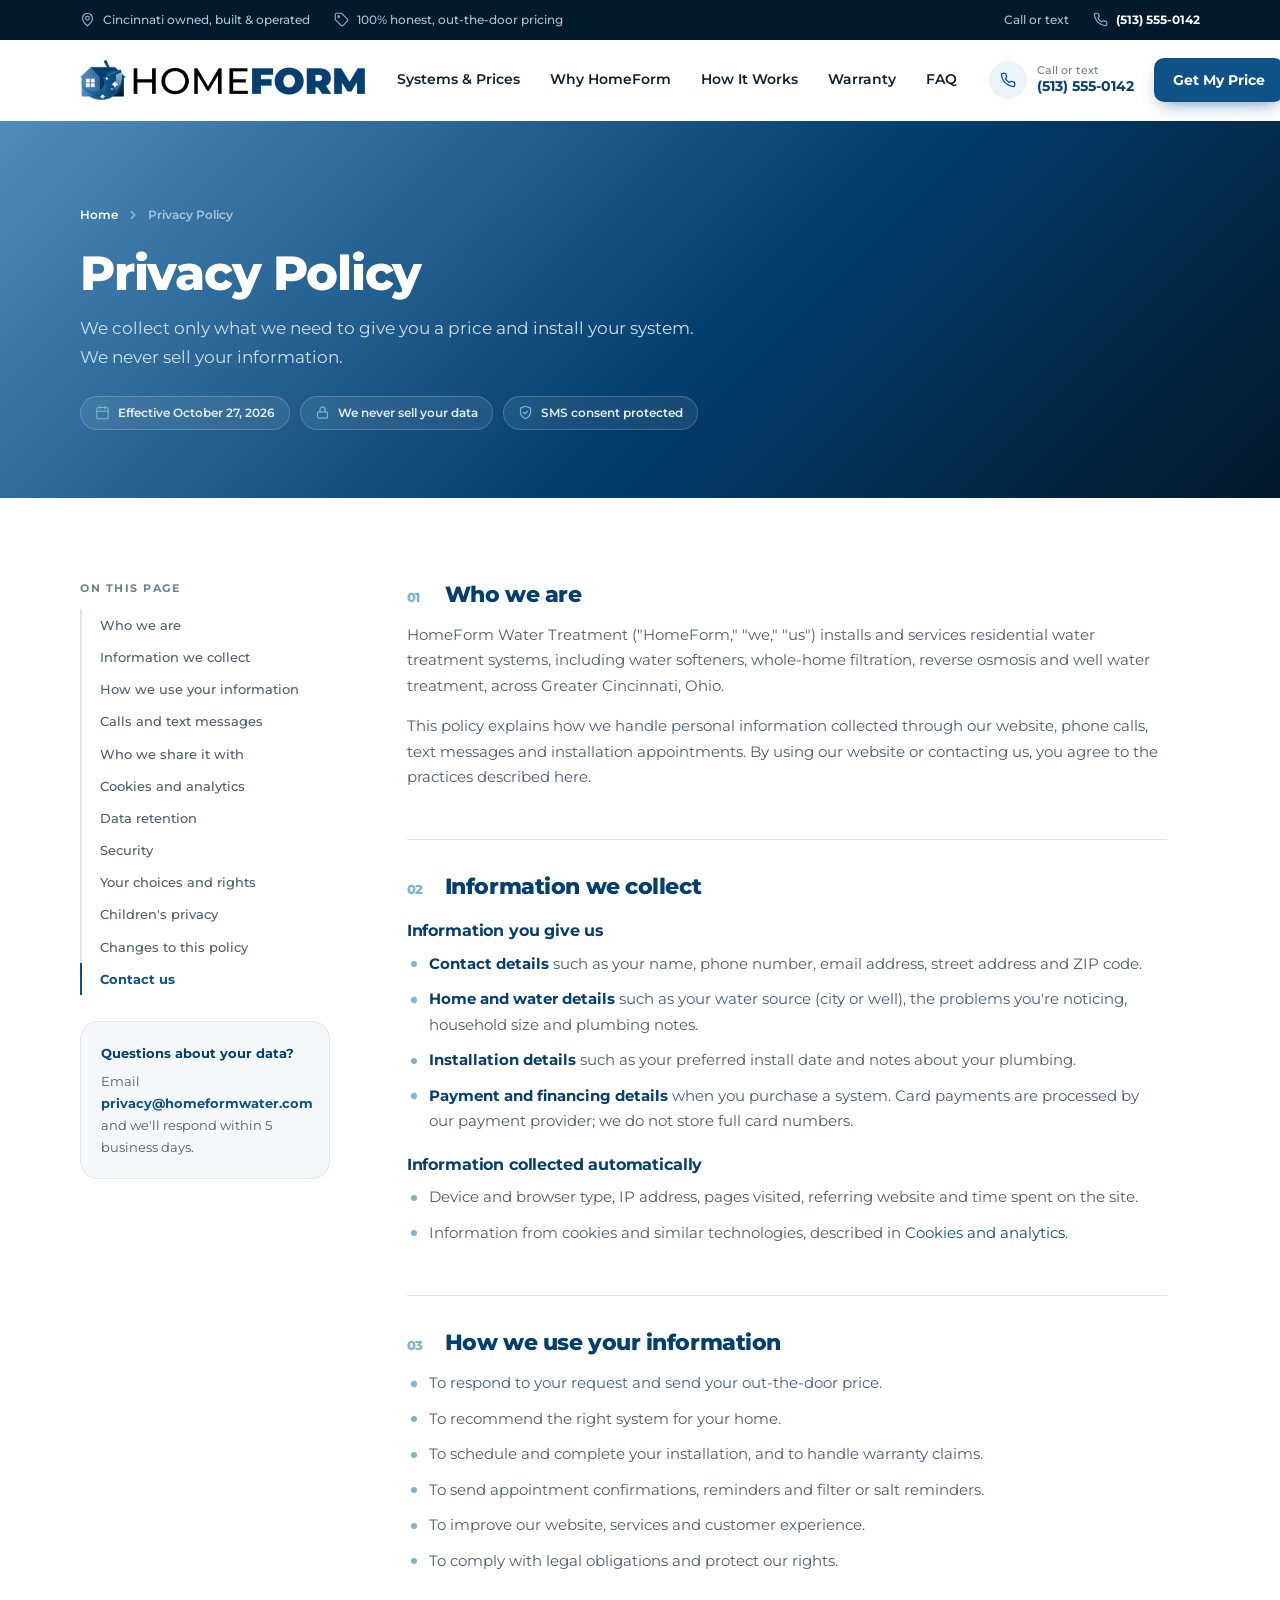
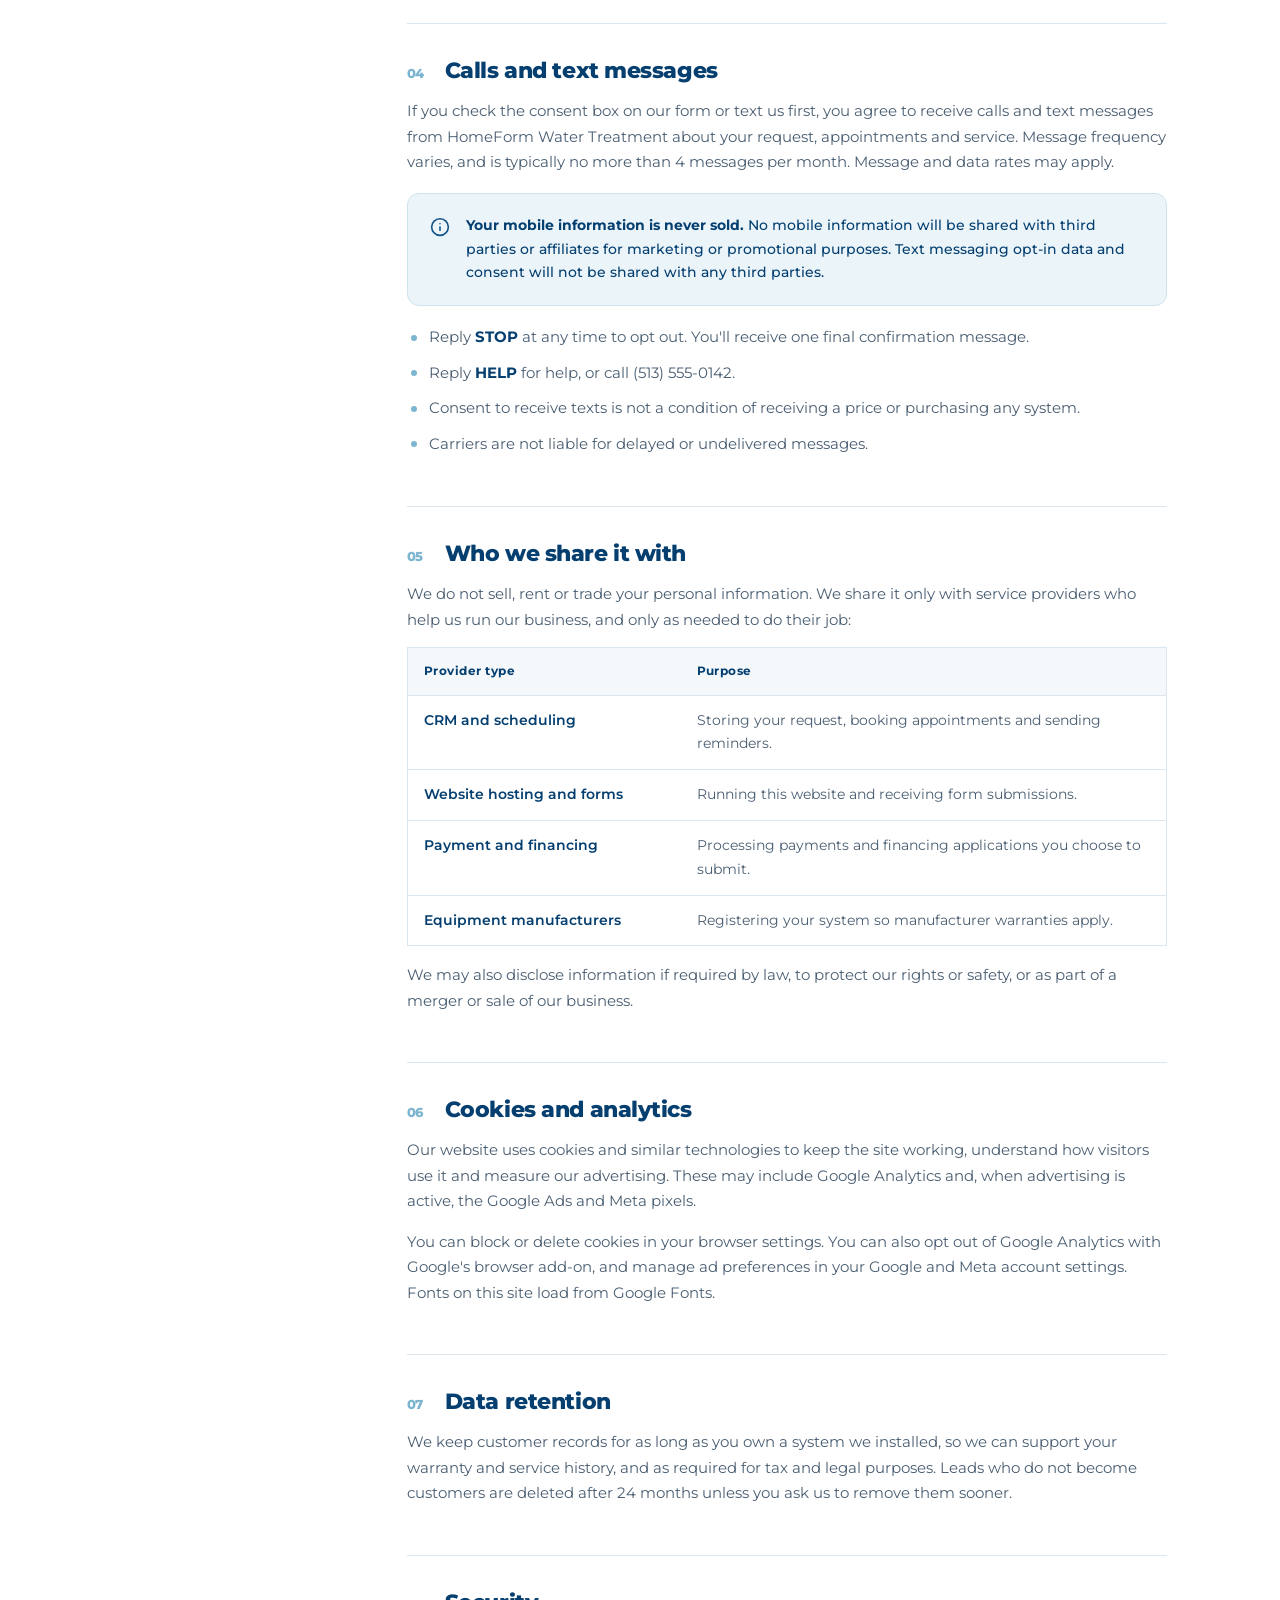
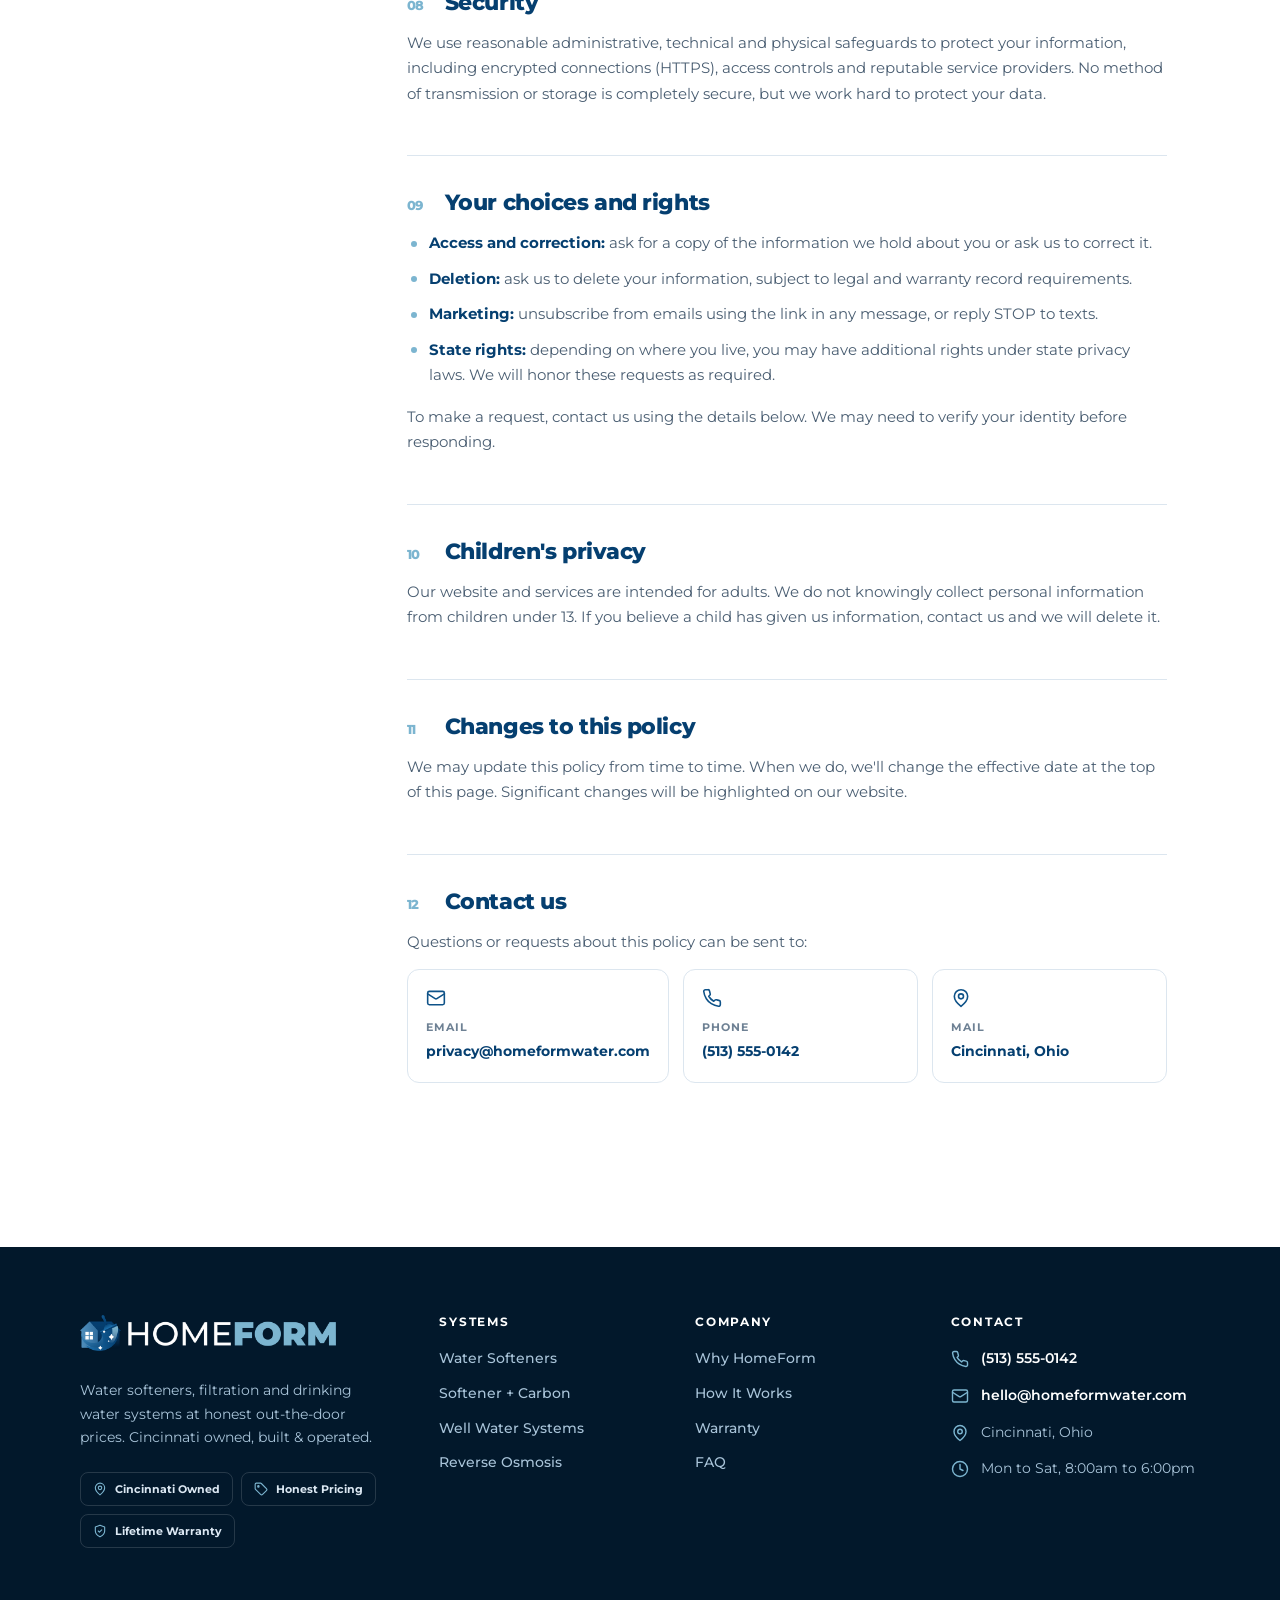
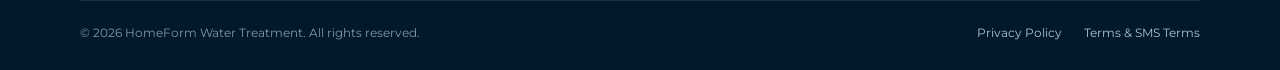
==== commit 1e109523: "Switch to new supplier content and honesty-first messaging - Replace Nelsen products with unbranded " ====
--- a/privacy/index.html
+++ b/privacy/index.html
@@ -52,7 +52,7 @@
   <div class="wrap">
     <div class="topbar-items">
       <span class="topbar-item hide-sm"><svg class="icon"><use href="#i-pin"/></svg>Cincinnati owned, built &amp; operated</span>
-      <span class="topbar-item hide-sm"><svg class="icon"><use href="#i-monitor"/></svg>100% online. No salespeople.</span>
+      <span class="topbar-item hide-sm"><svg class="icon"><use href="#i-tag"/></svg>100% honest, out-the-door pricing</span>
     </div>
     <div class="topbar-items">
       <span class="topbar-item hide-sm">Call or text</span>
@@ -69,7 +69,7 @@
     </a>
     <nav class="nav" aria-label="Primary">
       <a href="../" data-section="systems">Systems &amp; Prices</a>
-      <a href="../" data-section="why">Why Online</a>
+      <a href="../" data-section="why">Why HomeForm</a>
       <a href="../" data-section="process">How It Works</a>
       <a href="../" data-section="warranty">Warranty</a>
       <a href="../" data-section="faq">FAQ</a>
@@ -248,23 +248,23 @@
         <p>Water softeners, filtration and drinking water systems at honest out-the-door prices. Cincinnati owned, built &amp; operated.</p>
         <div class="footer-badges">
           <span class="mini-badge"><svg class="icon"><use href="#i-pin"/></svg>Cincinnati Owned</span>
-          <span class="mini-badge"><svg class="icon"><use href="#i-monitor"/></svg>100% Online</span>
-          <span class="mini-badge"><svg class="icon"><use href="#i-shield"/></svg>Warranty Backed</span>
+          <span class="mini-badge"><svg class="icon"><use href="#i-tag"/></svg>Honest Pricing</span>
+          <span class="mini-badge"><svg class="icon"><use href="#i-shield"/></svg>Lifetime Warranty</span>
         </div>
       </div>
       <div>
         <h4>Systems</h4>
         <ul class="footer-links">
           <li><a href="../" data-section="systems">Water Softeners</a></li>
-          <li><a href="../" data-section="systems">Softener + Drinking Water</a></li>
-          <li><a href="../" data-section="systems">Iron &amp; Sulfur Filters</a></li>
+          <li><a href="../" data-section="systems">Softener + Carbon</a></li>
+          <li><a href="../" data-section="systems">Well Water Systems</a></li>
           <li><a href="../" data-section="systems">Reverse Osmosis</a></li>
         </ul>
       </div>
       <div>
         <h4>Company</h4>
         <ul class="footer-links">
-          <li><a href="../" data-section="why">Why Online</a></li>
+          <li><a href="../" data-section="why">Why HomeForm</a></li>
           <li><a href="../" data-section="process">How It Works</a></li>
           <li><a href="../" data-section="warranty">Warranty</a></li>
           <li><a href="../" data-section="faq">FAQ</a></li>
--- a/assets/css/styles.css
+++ b/assets/css/styles.css
@@ -327,12 +327,16 @@
 .process-cta p strong { color: #fff; }
 
 /* Warranty --------------------------------------------------------------- */
-.warranty { display: grid; grid-template-columns: 320px 1fr; gap: clamp(36px, 6vw, 84px); align-items: center; }
+.warranty { display: grid; grid-template-columns: 0.9fr 1.1fr; gap: clamp(36px, 6vw, 84px); align-items: center; }
 .warranty-seal { display: grid; place-items: center; aspect-ratio: 1; border-radius: 50%; background: radial-gradient(circle at 50% 40%, #fff 0%, var(--fog) 70%); border: 1px solid var(--line); }
 .warranty-seal .seal { width: 78%; height: 78%; }
 .warranty-seal .seal:hover { transform: none; }
 .warranty-copy > p { color: var(--slate); }
-.tiers { display: grid; grid-template-columns: repeat(3, 1fr); gap: 14px; margin: 26px 0 24px; }
+.warranty-media { position: relative; }
+.warranty-media img { width: 100%; aspect-ratio: 1 / 1.05; object-fit: cover; border-radius: 22px; box-shadow: var(--shadow); }
+.warranty-media .seal { position: absolute; right: -22px; bottom: -22px; width: 132px; height: 132px; filter: drop-shadow(0 12px 24px rgba(2, 24, 43, .25)); }
+.warranty-media .seal:hover { transform: none; }
+.tiers { display: grid; grid-template-columns: repeat(2, 1fr); gap: 14px; margin: 26px 0 24px; }
 .tier { padding: 20px; border-radius: var(--radius); background: #fff; border: 1px solid var(--line); }
 .tier strong { display: block; font-size: 1.375rem; font-weight: 800; color: var(--navy); letter-spacing: -0.02em; line-height: 1.15; }
 .tier span { display: block; font-size: .6875rem; font-weight: 700; color: var(--blue); text-transform: uppercase; letter-spacing: .1em; margin: 4px 0 8px; }
@@ -480,7 +484,8 @@
   .grid-3, .steps { grid-template-columns: 1fr; max-width: 560px; margin-left: auto; margin-right: auto; }
   .why, .warranty, .faq { grid-template-columns: 1fr; }
   .why-media { max-width: 560px; }
-  .warranty-seal { max-width: 260px; margin: 0 auto; }
+  .warranty-media { max-width: 520px; }
+  .warranty-media .seal { right: 16px; bottom: 16px; width: 110px; height: 110px; }
   .faq-aside { position: static; }
   .addons { grid-template-columns: 1fr; max-width: 560px; margin-left: auto; margin-right: auto; }
   .cta-photo { grid-template-columns: 1fr; }
@@ -583,7 +588,7 @@
 
   /* Warranty */
   .warranty { gap: 24px; }
-  .warranty-seal { display: none; }
+  .warranty-media { display: none; }
   .tiers { grid-template-columns: 1fr; gap: 8px; margin: 20px 0; }
   .tier { display: grid; grid-template-columns: 92px 1fr; column-gap: 14px; align-items: center; padding: 14px 16px; }
   .tier strong { font-size: 1.0625rem; grid-row: span 2; }
